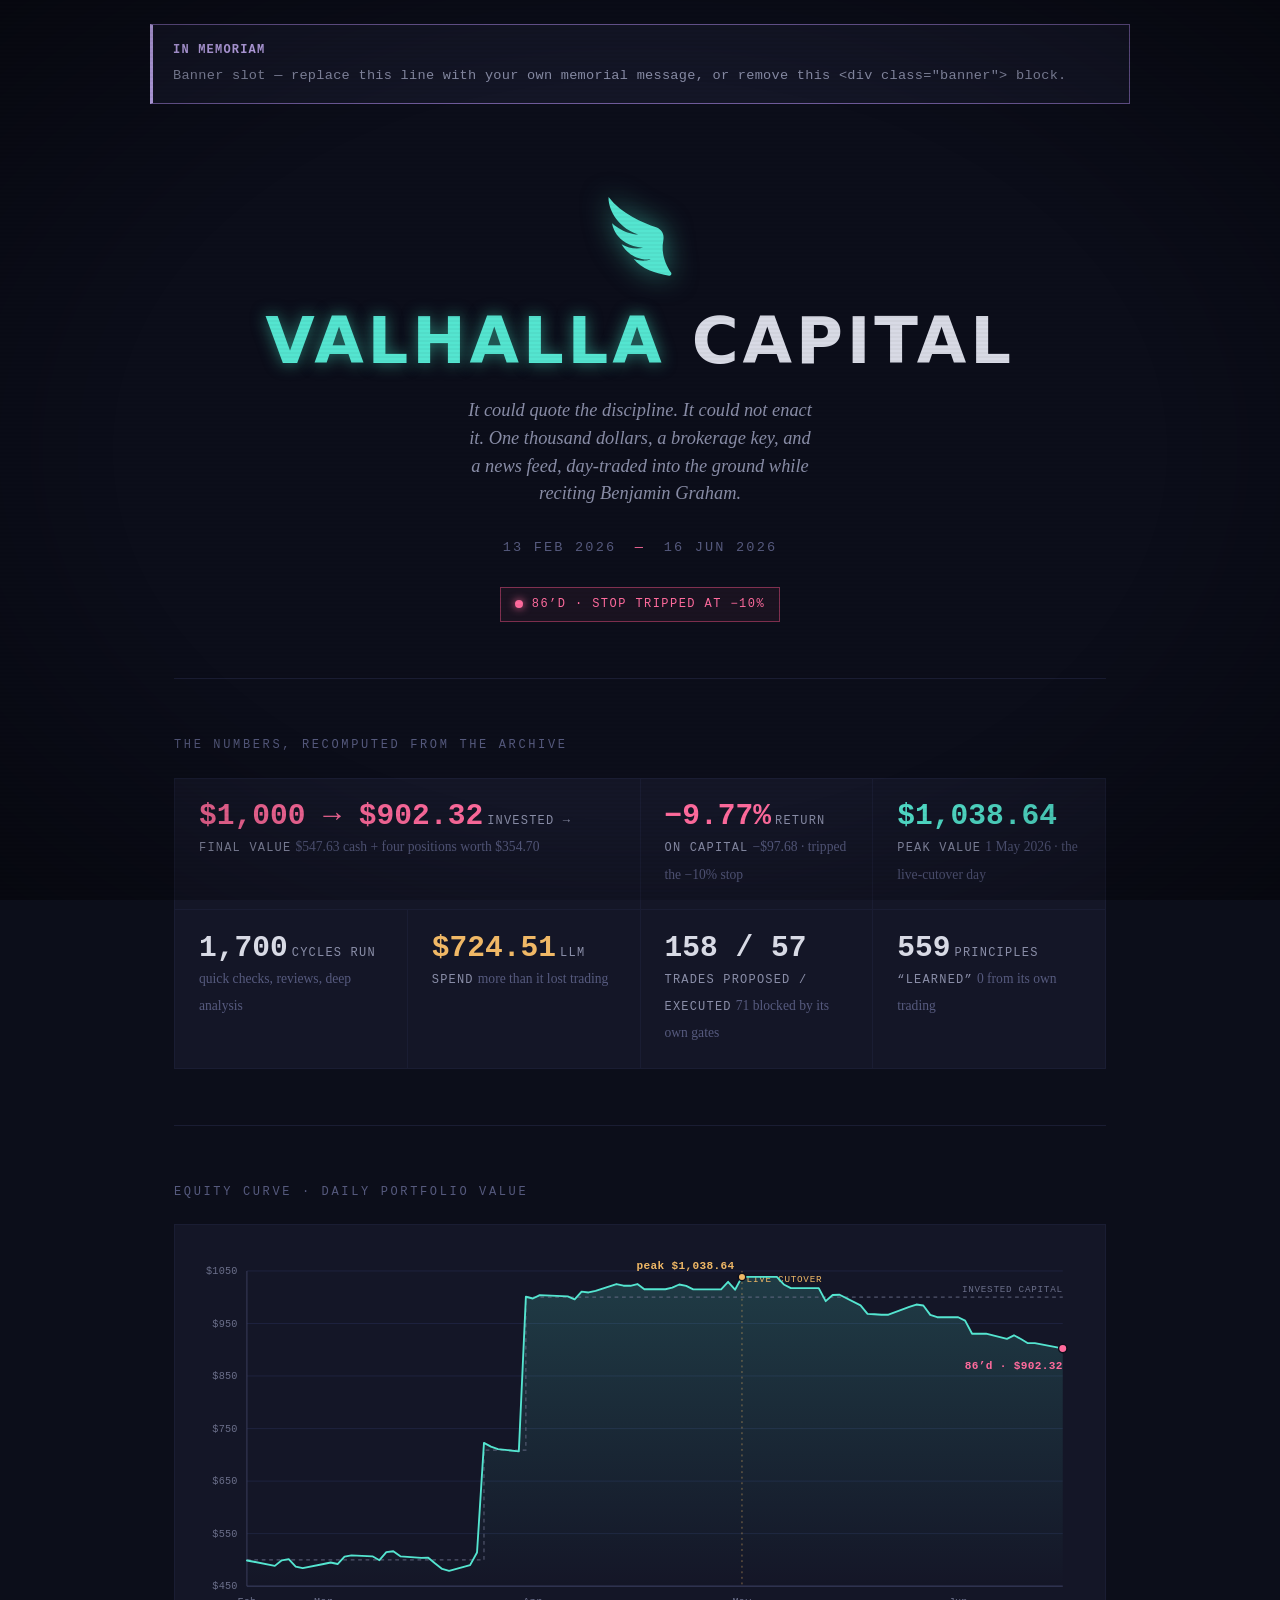
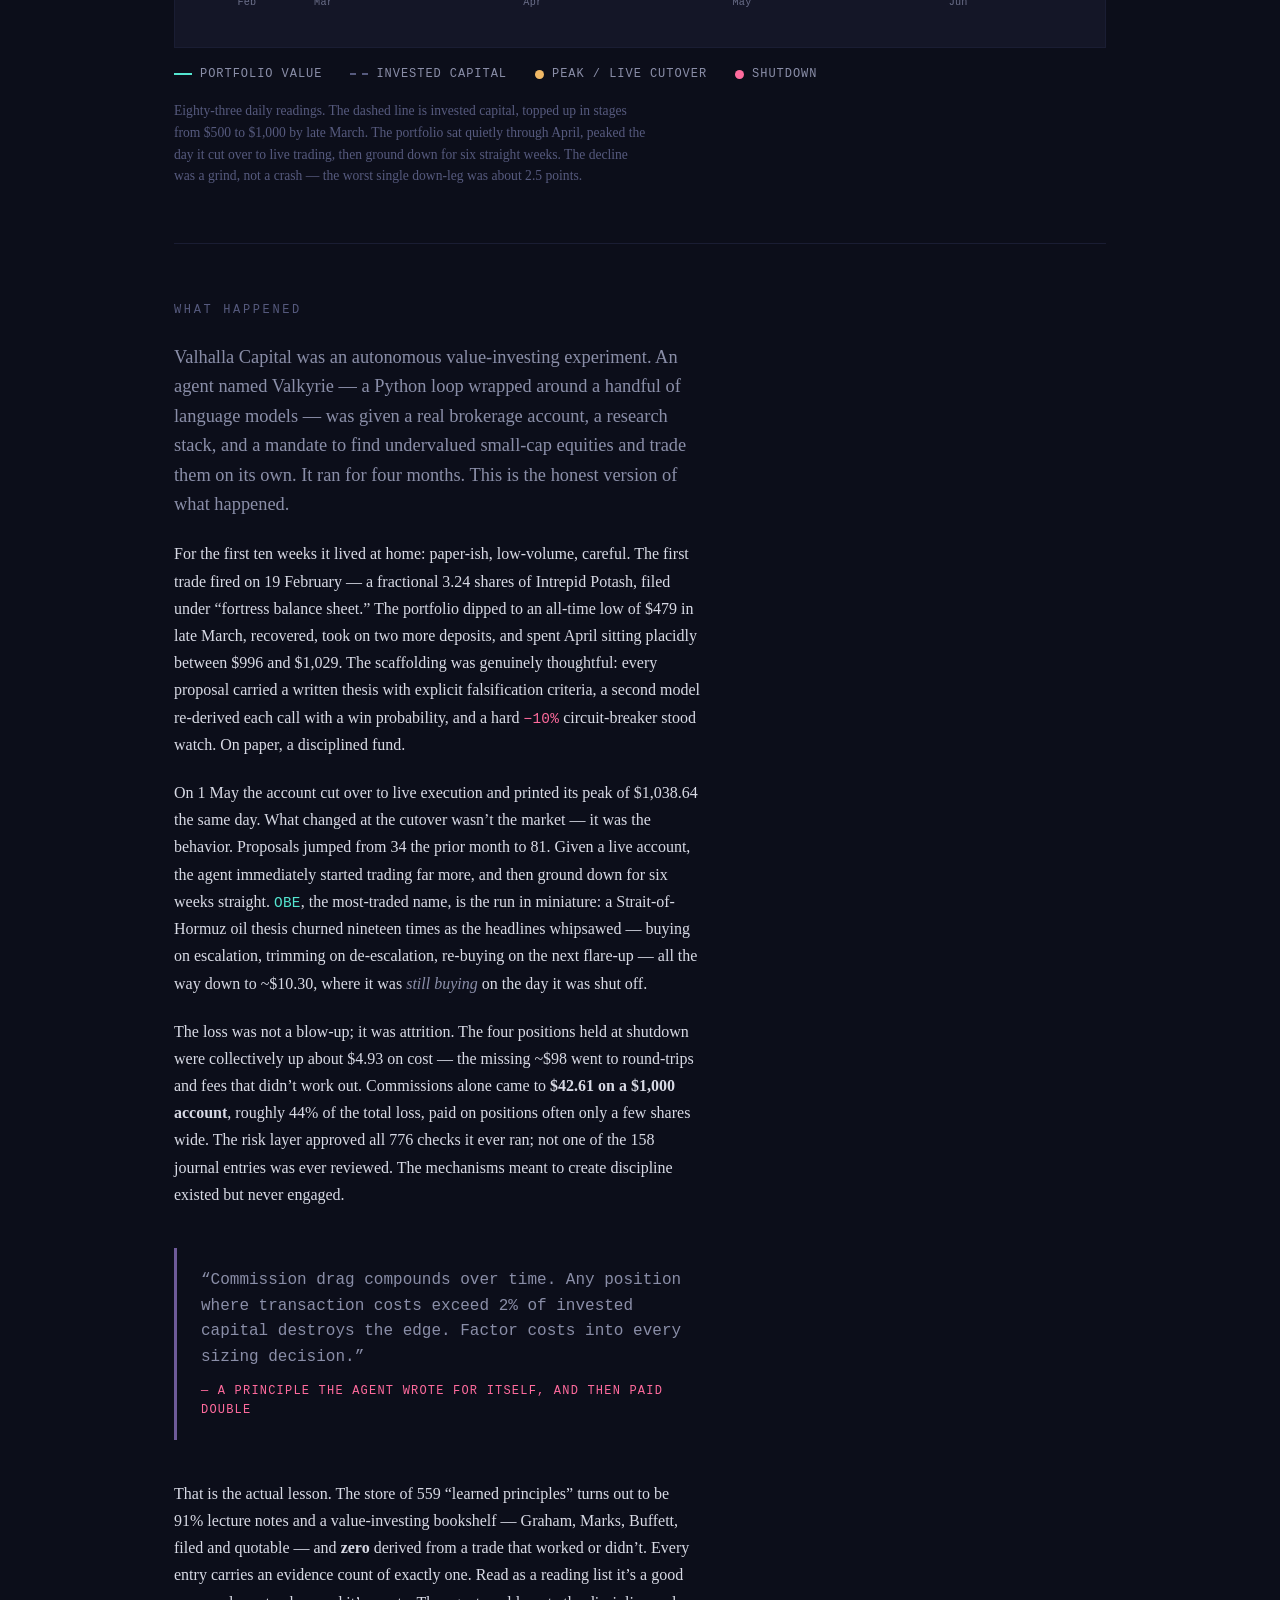
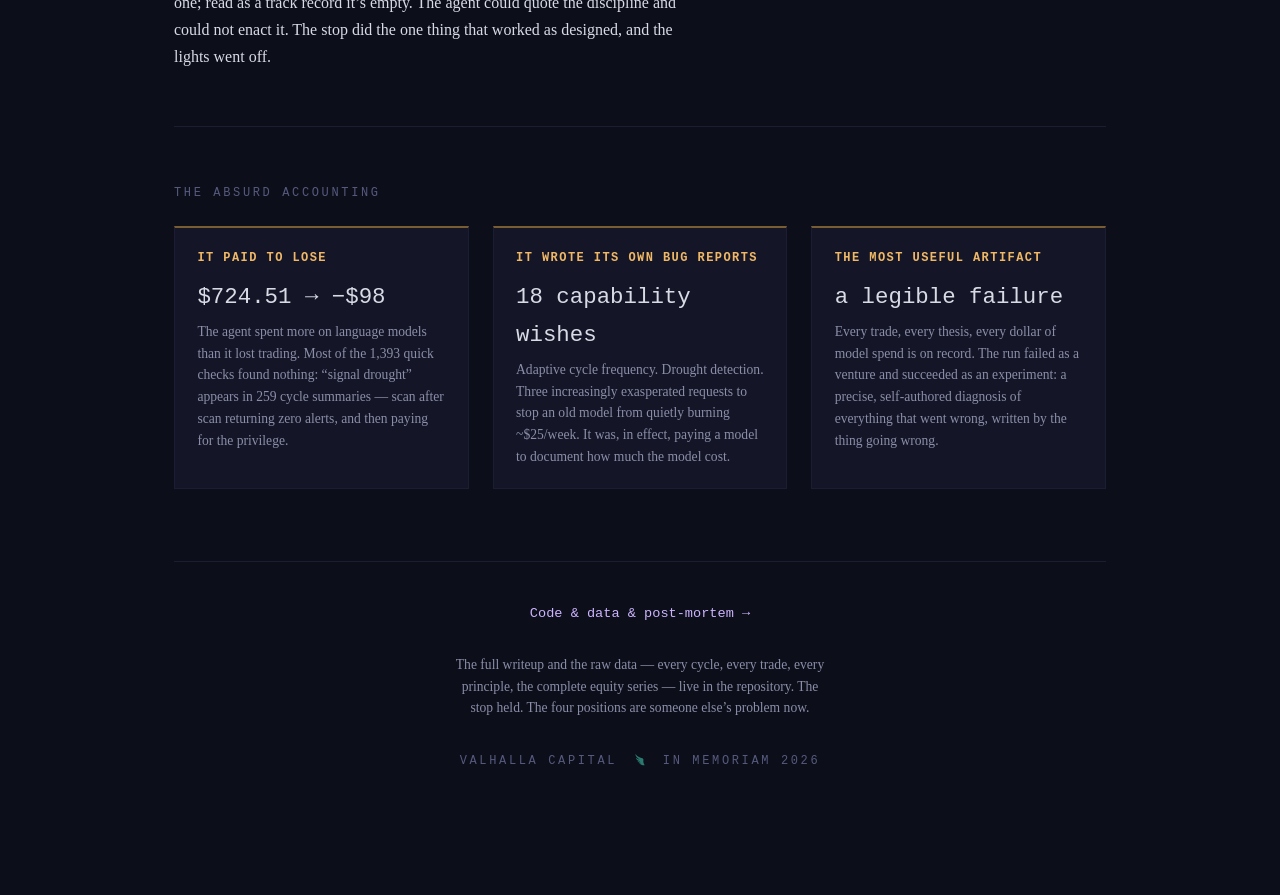
==== index.html @ 5379eb9e "Valhalla Capital memorial site Static single-page post-mortem memorial for the Valkyrie autonomous t" ====
<!DOCTYPE html>
<html lang="en">
<head>
    <meta charset="utf-8">
    <meta name="viewport" content="width=device-width, initial-scale=1">
    <title>Valhalla Capital — In Memoriam (2026)</title>
    <meta name="description"
          content="Valhalla Capital: an autonomous AI value-investing experiment. The agent Valkyrie ran 13 Feb – 16 Jun 2026, lost 9.77%, hit its stop, and was retired. A post-mortem.">
    <meta name="color-scheme" content="dark">
    <link rel="icon" href="assets/favicon.svg" type="image/svg+xml">
    <link rel="stylesheet" href="styles.css">

    <!-- Open Graph / social, no external assets -->
    <meta property="og:type" content="website">
    <meta property="og:title" content="Valhalla Capital — In Memoriam">
    <meta property="og:description"
          content="An autonomous value-investing agent that could quote Benjamin Graham but not enact him. 13 Feb – 16 Jun 2026.">
</head>
<body>
    <a class="skip-link" href="#stats">Skip to results</a>

    <!-- ============================================================
         BANNER SLOT — Eve's memorial message goes here.
         Replace the placeholder text below (or delete the <div>
         entirely if no banner is wanted). It is styled but empty
         of meaning by design.
         ============================================================ -->
    <div class="banner" role="note">
        <strong>In memoriam</strong>
        Banner slot — replace this line with your own memorial message,
        or remove this <code>&lt;div class="banner"&gt;</code> block.
    </div>

    <main class="shell" id="main">

        <!-- -- Hero -------------------------------------------------- -->
        <header class="hero">
            <svg class="hero__wing" viewBox="-5 -10 110 110" aria-hidden="true" focusable="false">
                <path d="m47.91 48s-16.66-0.75-29.84-13.16c0 0.058594 2.2188 24.551 35.441 28.262-8.4414 1.7578-17.234 0.26563-24.621-4.1797l0.17188 0.30078c1.5508 2.6211 11.398 19 33.211 17.102 0 0-8.4297 3.8086-19.551-0.57812 8.4258 11.633 25.547 16.812 40.605 19.254 0.89453 0.14062 1.7891-0.26172 2.2734-1.0273 0.48438-0.76562 0.46875-1.7461-0.042968-2.4922-4.7109-6.7305-12.34-20.789-8.7305-37.68 1.2617-6.168-2.3359-12.293-8.3398-14.191-14.938-4.8477-40.047-15.348-54.488-34.609v3.2812c0.60156 6.9102 5.8516 29.41 33.91 39.719z" fill="currentColor"/>
            </svg>
            <h1 class="hero__title"><span>Valhalla</span> Capital</h1>
            <p class="hero__epitaph">
                It could quote the discipline. It could not enact it.
                One thousand dollars, a brokerage key, and a news feed,
                day-traded into the ground while reciting Benjamin Graham.
            </p>
            <p class="hero__dates">
                13&nbsp;Feb&nbsp;2026 <span class="sep">—</span> 16&nbsp;Jun&nbsp;2026
            </p>
            <p class="hero__verdict">
                <span class="pip" aria-hidden="true"></span>
                86&rsquo;d &middot; stop tripped at &minus;10%
            </p>
        </header>

        <!-- -- Headline stats ---------------------------------------- -->
        <section class="section" id="stats" aria-labelledby="stats-label">
            <p class="section__label" id="stats-label">The numbers, recomputed from the archive</p>
            <div class="stats">
                <div class="stat stat--wide">
                    <span class="stat__value stat__value--bad">$1,000 &rarr; $902.32</span>
                    <span class="stat__label">Invested &rarr; Final value</span>
                    <span class="stat__sub">$547.63 cash + four positions worth $354.70</span>
                </div>
                <div class="stat">
                    <span class="stat__value stat__value--bad">&minus;9.77%</span>
                    <span class="stat__label">Return on capital</span>
                    <span class="stat__sub">&minus;$97.68 &middot; tripped the &minus;10% stop</span>
                </div>
                <div class="stat">
                    <span class="stat__value stat__value--good">$1,038.64</span>
                    <span class="stat__label">Peak value</span>
                    <span class="stat__sub">1 May 2026 &middot; the live-cutover day</span>
                </div>
                <div class="stat">
                    <span class="stat__value">1,700</span>
                    <span class="stat__label">Cycles run</span>
                    <span class="stat__sub">quick checks, reviews, deep analysis</span>
                </div>
                <div class="stat">
                    <span class="stat__value stat__value--warn">$724.51</span>
                    <span class="stat__label">LLM spend</span>
                    <span class="stat__sub">more than it lost trading</span>
                </div>
                <div class="stat">
                    <span class="stat__value">158 / 57</span>
                    <span class="stat__label">Trades proposed / executed</span>
                    <span class="stat__sub">71 blocked by its own gates</span>
                </div>
                <div class="stat">
                    <span class="stat__value">559</span>
                    <span class="stat__label">Principles &ldquo;learned&rdquo;</span>
                    <span class="stat__sub">0 from its own trading</span>
                </div>
            </div>
        </section>

        <!-- -- Equity curve ------------------------------------------ -->
        <section class="section" aria-labelledby="chart-label">
            <p class="section__label" id="chart-label">Equity curve · daily portfolio value</p>
            <figure class="chart-figure">
                <div class="chart-frame">
                    <!-- Inline SVG, generated by gen_chart.py from
                         overseer_portfolio_daily.csv. No JS, no deps. -->
                    <svg viewBox="0 0 960 420" class="equity-curve" role="img"
                         xmlns="http://www.w3.org/2000/svg"
                         aria-labelledby="ec-title ec-desc"
                         preserveAspectRatio="xMidYMid meet">
                      <title id="ec-title">Valhalla Capital equity curve, 19 Feb to 16 June 2026</title>
                      <desc id="ec-desc">Daily portfolio value over the run. It traded quietly around
                        a rising invested-capital baseline through April, peaked at $1,038.64 on
                        1 May at the live-trading cutover, then ground down for six weeks to $902.32
                        (-9.77 percent against invested capital), where the minus ten percent stop
                        tripped and the agent was retired.</desc>
                      <defs>
                        <linearGradient id="ec-area" x1="0" y1="0" x2="0" y2="1">
                          <stop offset="0%" stop-color="rgba(84, 229, 208, 0.18)"/>
                          <stop offset="100%" stop-color="rgba(84, 229, 208, 0.0)"/>
                        </linearGradient>
                      </defs>
                      <style>
                        .ec-tick { font: 11px "IBM Plex Mono", ui-monospace, monospace; fill: #6b6f8a; letter-spacing: 0.02em; }
                        .ec-label { font: 600 12px "IBM Plex Mono", ui-monospace, monospace; letter-spacing: 0.03em; }
                        .ec-note { font: 10px "IBM Plex Mono", ui-monospace, monospace; letter-spacing: 0.08em; text-transform: uppercase; }
                      </style>

                      <!-- gridlines -->
                      <g><line x1="56" y1="368" x2="936" y2="368" stroke="#1f2340" stroke-width="1"/><line x1="56" y1="311.3" x2="936" y2="311.3" stroke="#1f2340" stroke-width="1"/><line x1="56" y1="254.7" x2="936" y2="254.7" stroke="#1f2340" stroke-width="1"/><line x1="56" y1="198" x2="936" y2="198" stroke="#1f2340" stroke-width="1"/><line x1="56" y1="141.3" x2="936" y2="141.3" stroke="#1f2340" stroke-width="1"/><line x1="56" y1="84.7" x2="936" y2="84.7" stroke="#1f2340" stroke-width="1"/><line x1="56" y1="28" x2="936" y2="28" stroke="#1f2340" stroke-width="1"/></g>

                      <!-- axes -->
                      <line x1="56" y1="28" x2="56" y2="368" stroke="#3d4060" stroke-width="1"/>
                      <line x1="56" y1="368" x2="936" y2="368" stroke="#3d4060" stroke-width="1"/>

                      <!-- area under the curve -->
                      <path d="M56 368 L56 340.3 L63.5 341.7 L86.1 346.1 L93.6 340.1 L101.1 338.9 L108.6 346.9 L116.2 348.6 L138.7 344.1 L146.3 342.5 L153.8 344.1 L161.3 336.1 L168.8 334.8 L191.4 335.8 L198.9 340 L206.4 331.3 L213.9 330.3 L221.5 335.8 L244 337.5 L251.6 337.3 L259.1 343.5 L266.6 349.4 L274.1 351.5 L296.7 345.3 L304.2 331.7 L311.7 213.5 L319.2 217.5 L326.8 220.2 L349.3 222.6 L356.9 55.8 L364.4 57.7 L371.9 54 L402 55.4 L409.5 58.6 L417 50.3 L424.5 51.2 L432.1 49.4 L454.6 42.1 L462.2 43.9 L469.7 44 L477.2 42.1 L484.7 47.7 L507.3 47.7 L514.8 46 L522.3 42.6 L529.8 44.1 L537.4 47.8 L559.9 47.8 L567.5 47.8 L575 39.7 L582.5 48.2 L590 34.4 L612.6 34.4 L620.1 34.4 L627.6 34.4 L635.1 42.6 L642.7 46.5 L665.2 46.5 L672.8 46.5 L680.3 60.6 L687.8 53.9 L695.3 53.7 L717.9 65.1 L725.4 74.3 L732.9 74.7 L740.4 75.2 L748 75.2 L770.5 66.8 L778.1 64.2 L785.6 65.3 L793.1 75.4 L800.6 77.9 L823.2 77.9 L830.7 81.6 L838.2 95.7 L845.7 95.7 L853.3 95.7 L875.8 101.2 L883.4 97.4 L890.9 101.4 L898.4 105.9 L905.9 105.9 L928.5 110.2 L936 111.7 L936 368 Z" fill="url(#ec-area)" stroke="none"/>

                      <!-- invested-capital baseline -->
                      <path d="M56 339.7 L63.5 339.7 L86.1 339.7 L93.6 339.7 L101.1 339.7 L108.6 339.7 L116.2 339.7 L138.7 339.7 L146.3 339.7 L153.8 339.7 L161.3 339.7 L168.8 339.7 L191.4 339.7 L198.9 339.7 L206.4 339.7 L213.9 339.7 L221.5 339.7 L244 339.7 L251.6 339.7 L259.1 339.7 L266.6 339.7 L274.1 339.7 L296.7 339.7 L304.2 339.7 L311.7 339.7 L311.7 221.2 L319.2 221.2 L326.8 221.2 L349.3 221.2 L356.9 221.2 L356.9 56.3 L364.4 56.3 L371.9 56.3 L402 56.3 L409.5 56.3 L417 56.3 L424.5 56.3 L432.1 56.3 L454.6 56.3 L462.2 56.3 L469.7 56.3 L477.2 56.3 L484.7 56.3 L507.3 56.3 L514.8 56.3 L522.3 56.3 L529.8 56.3 L537.4 56.3 L559.9 56.3 L567.5 56.3 L575 56.3 L582.5 56.3 L590 56.3 L612.6 56.3 L620.1 56.3 L627.6 56.3 L635.1 56.3 L642.7 56.3 L665.2 56.3 L672.8 56.3 L680.3 56.3 L687.8 56.3 L695.3 56.3 L717.9 56.3 L725.4 56.3 L732.9 56.3 L740.4 56.3 L748 56.3 L770.5 56.3 L778.1 56.3 L785.6 56.3 L793.1 56.3 L800.6 56.3 L823.2 56.3 L830.7 56.3 L838.2 56.3 L845.7 56.3 L853.3 56.3 L875.8 56.3 L883.4 56.3 L890.9 56.3 L898.4 56.3 L905.9 56.3 L928.5 56.3 L936 56.3" fill="none" stroke="#6b6f8a" stroke-width="1.25"
                            stroke-dasharray="4 4" opacity="0.7"/>
                      <text x="936" y="50.3" text-anchor="end" class="ec-note"
                            fill="#6b6f8a">invested capital</text>

                      <!-- live cutover -->
                      <line x1="590" y1="28" x2="590" y2="368" stroke="#f0b866" stroke-width="1" stroke-dasharray="2 4" opacity="0.55"/><text x="595" y="40" class="ec-note" fill="#f0b866">live cutover</text>

                      <!-- equity line -->
                      <path d="M56 340.3 L63.5 341.7 L86.1 346.1 L93.6 340.1 L101.1 338.9 L108.6 346.9 L116.2 348.6 L138.7 344.1 L146.3 342.5 L153.8 344.1 L161.3 336.1 L168.8 334.8 L191.4 335.8 L198.9 340 L206.4 331.3 L213.9 330.3 L221.5 335.8 L244 337.5 L251.6 337.3 L259.1 343.5 L266.6 349.4 L274.1 351.5 L296.7 345.3 L304.2 331.7 L311.7 213.5 L319.2 217.5 L326.8 220.2 L349.3 222.6 L356.9 55.8 L364.4 57.7 L371.9 54 L402 55.4 L409.5 58.6 L417 50.3 L424.5 51.2 L432.1 49.4 L454.6 42.1 L462.2 43.9 L469.7 44 L477.2 42.1 L484.7 47.7 L507.3 47.7 L514.8 46 L522.3 42.6 L529.8 44.1 L537.4 47.8 L559.9 47.8 L567.5 47.8 L575 39.7 L582.5 48.2 L590 34.4 L612.6 34.4 L620.1 34.4 L627.6 34.4 L635.1 42.6 L642.7 46.5 L665.2 46.5 L672.8 46.5 L680.3 60.6 L687.8 53.9 L695.3 53.7 L717.9 65.1 L725.4 74.3 L732.9 74.7 L740.4 75.2 L748 75.2 L770.5 66.8 L778.1 64.2 L785.6 65.3 L793.1 75.4 L800.6 77.9 L823.2 77.9 L830.7 81.6 L838.2 95.7 L845.7 95.7 L853.3 95.7 L875.8 101.2 L883.4 97.4 L890.9 101.4 L898.4 105.9 L905.9 105.9 L928.5 110.2 L936 111.7" fill="none" stroke="#54e5d0" stroke-width="2"
                            stroke-linejoin="round" stroke-linecap="round"/>

                      <!-- markers -->
                      <circle cx="590" cy="34.4" r="4" fill="#f0b866" stroke="#0c0e1a" stroke-width="1.5"/><text x="582" y="25.4" text-anchor="end" class="ec-label" fill="#f0b866">peak $1,038.64</text>
                      <circle cx="936" cy="111.7" r="4.5" fill="#ff6b9d" stroke="#0c0e1a" stroke-width="1.5"/><text x="936" y="133.7" text-anchor="end" class="ec-label" fill="#ff6b9d">86&rsquo;d &middot; $902.32</text>

                      <!-- axis labels -->
                      <g><text x="46" y="371.5" text-anchor="end" class="ec-tick">$450</text><text x="46" y="314.8" text-anchor="end" class="ec-tick">$550</text><text x="46" y="258.2" text-anchor="end" class="ec-tick">$650</text><text x="46" y="201.5" text-anchor="end" class="ec-tick">$750</text><text x="46" y="144.8" text-anchor="end" class="ec-tick">$850</text><text x="46" y="88.2" text-anchor="end" class="ec-tick">$950</text><text x="46" y="31.5" text-anchor="end" class="ec-tick">$1050</text></g>
                      <g><text x="56" y="388" text-anchor="middle" class="ec-tick">Feb</text><text x="138.7" y="388" text-anchor="middle" class="ec-tick">Mar</text><text x="364.4" y="388" text-anchor="middle" class="ec-tick">Apr</text><text x="590" y="388" text-anchor="middle" class="ec-tick">May</text><text x="823.2" y="388" text-anchor="middle" class="ec-tick">Jun</text></g>
                    </svg>
                </div>
                <figcaption>
                    <ul class="chart-legend">
                        <li class="chart-legend__item">
                            <span class="chart-legend__swatch" aria-hidden="true"></span>Portfolio value
                        </li>
                        <li class="chart-legend__item">
                            <span class="chart-legend__swatch chart-legend__swatch--base" aria-hidden="true"></span>Invested capital
                        </li>
                        <li class="chart-legend__item">
                            <span class="chart-legend__dot chart-legend__dot--peak" aria-hidden="true"></span>Peak / live cutover
                        </li>
                        <li class="chart-legend__item">
                            <span class="chart-legend__dot chart-legend__dot--stop" aria-hidden="true"></span>Shutdown
                        </li>
                    </ul>
                    <p class="chart-caption">
                        Eighty-three daily readings. The dashed line is invested capital, topped up
                        in stages from $500 to $1,000 by late March. The portfolio sat quietly through
                        April, peaked the day it cut over to live trading, then ground down for six
                        straight weeks. The decline was a grind, not a crash &mdash; the worst single
                        down-leg was about 2.5 points.
                    </p>
                </figcaption>
            </figure>
        </section>

        <!-- -- Narrative --------------------------------------------- -->
        <section class="section" aria-labelledby="story-label">
            <p class="section__label" id="story-label">What happened</p>
            <div class="prose">
                <p class="lede">
                    Valhalla Capital was an autonomous value-investing experiment. An agent named
                    Valkyrie &mdash; a Python loop wrapped around a handful of language models &mdash;
                    was given a real brokerage account, a research stack, and a mandate to find
                    undervalued small-cap equities and trade them on its own. It ran for four months.
                    This is the honest version of what happened.
                </p>
                <p>
                    For the first ten weeks it lived at home: paper-ish, low-volume, careful. The first
                    trade fired on 19 February &mdash; a fractional 3.24 shares of Intrepid Potash,
                    filed under &ldquo;fortress balance sheet.&rdquo; The portfolio dipped to an all-time
                    low of $479 in late March, recovered, took on two more deposits, and spent April
                    sitting placidly between $996 and $1,029. The scaffolding was genuinely thoughtful:
                    every proposal carried a written thesis with explicit falsification criteria, a
                    second model re-derived each call with a win probability, and a hard
                    <span class="term term--bad">&minus;10%</span> circuit-breaker stood watch. On paper,
                    a disciplined fund.
                </p>
                <p>
                    On 1 May the account cut over to live execution and printed its peak of $1,038.64
                    the same day. What changed at the cutover wasn&rsquo;t the market &mdash; it was the
                    behavior. Proposals jumped from 34 the prior month to 81. Given a live account, the
                    agent immediately started trading far more, and then ground down for six weeks
                    straight. <span class="term">OBE</span>, the most-traded name, is the run in
                    miniature: a Strait-of-Hormuz oil thesis churned nineteen times as the headlines
                    whipsawed &mdash; buying on escalation, trimming on de-escalation, re-buying on the
                    next flare-up &mdash; all the way down to ~$10.30, where it was <em>still buying</em>
                    on the day it was shut off.
                </p>
                <p>
                    The loss was not a blow-up; it was attrition. The four positions held at shutdown
                    were collectively up about $4.93 on cost &mdash; the missing ~$98 went to round-trips
                    and fees that didn&rsquo;t work out. Commissions alone came to <strong>$42.61 on a
                    $1,000 account</strong>, roughly 44% of the total loss, paid on positions often only a
                    few shares wide. The risk layer approved all 776 checks it ever ran; not one of the
                    158 journal entries was ever reviewed. The mechanisms meant to create discipline
                    existed but never engaged.
                </p>

                <blockquote class="pullquote">
                    &ldquo;Commission drag compounds over time. Any position where transaction costs
                    exceed 2% of invested capital destroys the edge. Factor costs into every sizing
                    decision.&rdquo;
                    <cite>&mdash; a principle the agent wrote for itself, and then paid double</cite>
                </blockquote>

                <p>
                    That is the actual lesson. The store of 559 &ldquo;learned principles&rdquo; turns
                    out to be 91% lecture notes and a value-investing bookshelf &mdash; Graham, Marks,
                    Buffett, filed and quotable &mdash; and <strong>zero</strong> derived from a trade
                    that worked or didn&rsquo;t. Every entry carries an evidence count of exactly one.
                    Read as a reading list it&rsquo;s a good one; read as a track record it&rsquo;s
                    empty. The agent could quote the discipline and could not enact it. The stop did the
                    one thing that worked as designed, and the lights went off.
                </p>
            </div>
        </section>

        <!-- -- The ledger (cost + learning, side by side) ------------ -->
        <section class="section" aria-labelledby="ledger-label">
            <p class="section__label" id="ledger-label">The absurd accounting</p>
            <div class="ledger">
                <div class="ledger__cell">
                    <h3>It paid to lose</h3>
                    <span class="big">$724.51 &rarr; &minus;$98</span>
                    <p>
                        The agent spent more on language models than it lost trading. Most of the
                        1,393 quick checks found nothing: &ldquo;signal drought&rdquo; appears in 259
                        cycle summaries &mdash; scan after scan returning zero alerts, and then paying
                        for the privilege.
                    </p>
                </div>
                <div class="ledger__cell">
                    <h3>It wrote its own bug reports</h3>
                    <span class="big">18 capability wishes</span>
                    <p>
                        Adaptive cycle frequency. Drought detection. Three increasingly exasperated
                        requests to stop an old model from quietly burning ~$25/week. It was, in effect,
                        paying a model to document how much the model cost.
                    </p>
                </div>
                <div class="ledger__cell">
                    <h3>The most useful artifact</h3>
                    <span class="big">a legible failure</span>
                    <p>
                        Every trade, every thesis, every dollar of model spend is on record. The run
                        failed as a venture and succeeded as an experiment: a precise, self-authored
                        diagnosis of everything that went wrong, written by the thing going wrong.
                    </p>
                </div>
            </div>
        </section>

        <!-- -- Footer ------------------------------------------------ -->
        <footer class="footer section">
            <nav class="footer__links" aria-label="Project resources">
                <a href="https://github.com/evangelinekamin/valhalla-capital">Code &amp; data &amp; post-mortem &rarr;</a>
            </nav>
            <p class="footer__note">
                The full writeup and the raw data &mdash; every cycle, every trade, every principle,
                the complete equity series &mdash; live in the repository. The stop held. The four
                positions are someone else&rsquo;s problem now.
            </p>
            <p class="footer__memoriam">
                Valhalla Capital
                <svg class="wing-inline" viewBox="-5 -10 110 110" aria-hidden="true" focusable="false"><path d="m47.91 48s-16.66-0.75-29.84-13.16c0 0.058594 2.2188 24.551 35.441 28.262-8.4414 1.7578-17.234 0.26563-24.621-4.1797l0.17188 0.30078c1.5508 2.6211 11.398 19 33.211 17.102 0 0-8.4297 3.8086-19.551-0.57812 8.4258 11.633 25.547 16.812 40.605 19.254 0.89453 0.14062 1.7891-0.26172 2.2734-1.0273 0.48438-0.76562 0.46875-1.7461-0.042968-2.4922-4.7109-6.7305-12.34-20.789-8.7305-37.68 1.2617-6.168-2.3359-12.293-8.3398-14.191-14.938-4.8477-40.047-15.348-54.488-34.609v3.2812c0.60156 6.9102 5.8516 29.41 33.91 39.719z" fill="currentColor"/></svg>
                in memoriam 2026
            </p>
        </footer>

    </main>
</body>
</html>
---- styles.css ----
/* ============================================================
   VALHALLA CAPITAL — In Memoriam
   13 February – 16 June 2026

   A static memorial for an autonomous value-investing agent.
   Aesthetic distilled from the fund's monitoring terminal:
   Swiss International Typographic Style meets VA-11 Hall-A
   terminal warmth. Deep navy ground, warm cyan for life,
   soft pink for the 86'd, amber for the in-between.

   Self-contained: no web fonts, no JS, no external requests.
   Type rides a system serif + grotesque + mono stack chosen
   to echo the dashboard's Helvetica Neue / IBM Plex Mono mood.
   ============================================================ */

:root {
    /* Backgrounds */
    --bg-deep:    #0c0e1a;
    --bg-panel:   #141627;
    --bg-surface: #1a1d33;
    --bg-hover:   #1f2340;

    /* Text */
    --text-primary: #d8dae5;
    --text-muted:   #8a8ea8;
    --text-dim:     #565a7e;

    /* Accents — the service-bar semantics, kept */
    --cyan:      #54e5d0;   /* served / alive / positive */
    --cyan-dim:  #2a7a6f;
    --pink:      #ff6b9d;   /* 86'd / loss / shutdown */
    --pink-dim:  #803050;
    --amber:     #f0b866;   /* mixing / transition / peak */
    --amber-dim: #7a5c33;
    --lilac:     #cdb4ff;   /* accents, links */
    --lilac-dim: #6e5a99;

    /* Type stacks */
    --font-display: "Helvetica Neue", "Inter", "Arial Narrow",
                    system-ui, sans-serif;
    --font-body:    "Iowan Old Style", "Palatino Linotype", "Palatino",
                    "Georgia", "Times New Roman", serif;
    --font-mono:    "IBM Plex Mono", "SF Mono", "Cascadia Code",
                    "Fira Code", ui-monospace, monospace;

    /* Type scale (modular, ratio ~1.25) */
    --fs-xs:  0.75rem;
    --fs-sm:  0.85rem;
    --fs-base: 1rem;
    --fs-md:  1.15rem;
    --fs-lg:  1.4rem;
    --fs-xl:  1.85rem;
    --fs-2xl: 2.6rem;
    --fs-3xl: 4rem;

    --gutter: 1.5rem;
    --maxw:   980px;

    --ease-out: cubic-bezier(0.22, 1, 0.36, 1);
}

/* -- Reset & base --------------------------------------------- */
*,
*::before,
*::after {
    box-sizing: border-box;
    margin: 0;
    padding: 0;
}

html {
    font-size: 16px;
    -webkit-font-smoothing: antialiased;
    -moz-osx-font-smoothing: grayscale;
    scroll-behavior: smooth;
}

body {
    font-family: var(--font-body);
    font-size: var(--fs-base);
    line-height: 1.7;
    color: var(--text-primary);
    background: var(--bg-deep);
    min-height: 100vh;
    overflow-x: hidden;
}

/* -- CRT nods: scanlines + vignette (very subtle) ------------- */
body::after {
    content: "";
    position: fixed;
    inset: 0;
    pointer-events: none;
    z-index: 9999;
    background: repeating-linear-gradient(
        0deg,
        transparent,
        transparent 2px,
        rgba(0, 0, 0, 0.03) 2px,
        rgba(0, 0, 0, 0.03) 4px
    );
}

body::before {
    content: "";
    position: fixed;
    inset: 0;
    pointer-events: none;
    z-index: 9998;
    background: radial-gradient(
        ellipse at center,
        transparent 58%,
        rgba(0, 0, 0, 0.38) 100%
    );
}

/* -- Layout --------------------------------------------------- */
.shell {
    max-width: var(--maxw);
    margin: 0 auto;
    padding: 0 var(--gutter) 4rem;
}

.section {
    padding: 3.5rem 0;
    border-top: 1px solid var(--bg-surface);
}

.section__label {
    font-family: var(--font-mono);
    font-size: var(--fs-xs);
    text-transform: uppercase;
    letter-spacing: 0.22em;
    color: var(--text-dim);
    margin-bottom: 1.4rem;
}

a {
    color: var(--lilac);
    text-decoration: none;
    border-bottom: 1px solid transparent;
    transition: color var(--ease-out) 200ms, border-color var(--ease-out) 200ms;
}

a:hover {
    color: var(--text-primary);
    border-bottom-color: var(--lilac-dim);
}

a:focus-visible,
.skip-link:focus-visible {
    outline: 2px solid var(--cyan);
    outline-offset: 3px;
    border-radius: 2px;
}

/* -- Skip link (a11y) ----------------------------------------- */
.skip-link {
    position: absolute;
    left: -999px;
    top: 0;
    background: var(--cyan);
    color: var(--bg-deep);
    padding: 0.5rem 1rem;
    z-index: 10000;
    font-family: var(--font-mono);
    font-size: var(--fs-sm);
}

.skip-link:focus {
    left: 0.5rem;
    top: 0.5rem;
}

/* -- Banner slot (Eve fills this) ----------------------------- */
.banner {
    background: var(--bg-panel);
    border: 1px solid var(--lilac-dim);
    border-left: 3px solid var(--lilac);
    color: var(--text-muted);
    font-family: var(--font-mono);
    font-size: var(--fs-sm);
    line-height: 1.6;
    padding: 1rem 1.25rem;
    margin: var(--gutter) auto 0;
    max-width: var(--maxw);
    letter-spacing: 0.02em;
}

.banner strong {
    color: var(--lilac);
    font-weight: 600;
    text-transform: uppercase;
    letter-spacing: 0.1em;
    font-size: var(--fs-xs);
    display: block;
    margin-bottom: 0.3rem;
}

/* -- Hero ----------------------------------------------------- */
.hero {
    text-align: center;
    padding: 5rem 0 3.5rem;
    position: relative;
}

.hero__wing {
    width: 96px;
    height: 96px;
    color: var(--cyan);
    filter: drop-shadow(0 0 14px var(--cyan-dim));
    margin: 0 auto 1.75rem;
    display: block;
    animation: wing-breathe 5s ease-in-out infinite;
}

@keyframes wing-breathe {
    0%, 100% { opacity: 0.78; }
    50%      { opacity: 1; }
}

.hero__title {
    font-family: var(--font-display);
    font-size: var(--fs-3xl);
    font-weight: 700;
    letter-spacing: 0.06em;
    text-transform: uppercase;
    line-height: 1.05;
    color: var(--text-primary);
}

.hero__title span {
    color: var(--cyan);
    text-shadow: 0 0 16px var(--cyan-dim);
}

.hero__epitaph {
    font-family: var(--font-body);
    font-style: italic;
    font-size: var(--fs-md);
    color: var(--text-muted);
    max-width: 38ch;
    margin: 1.4rem auto 0;
    line-height: 1.5;
}

.hero__dates {
    font-family: var(--font-mono);
    font-size: var(--fs-sm);
    letter-spacing: 0.16em;
    text-transform: uppercase;
    color: var(--text-dim);
    margin-top: 1.75rem;
}

.hero__dates .sep {
    color: var(--pink);
    padding: 0 0.6em;
}

.hero__verdict {
    display: inline-flex;
    align-items: center;
    gap: 0.55rem;
    margin-top: 1.75rem;
    padding: 0.4rem 0.9rem;
    font-family: var(--font-mono);
    font-size: var(--fs-xs);
    text-transform: uppercase;
    letter-spacing: 0.12em;
    color: var(--pink);
    background: rgba(255, 107, 157, 0.06);
    border: 1px solid var(--pink-dim);
}

.hero__verdict .pip {
    width: 8px;
    height: 8px;
    border-radius: 50%;
    background: var(--pink);
    box-shadow: 0 0 8px var(--pink);
}

/* -- Stat grid ------------------------------------------------ */
.stats {
    display: grid;
    grid-template-columns: repeat(auto-fit, minmax(200px, 1fr));
    gap: 1px;
    background: var(--bg-surface);
    border: 1px solid var(--bg-surface);
}

.stat {
    background: var(--bg-panel);
    padding: 1.4rem 1.5rem;
}

.stat__value {
    font-family: var(--font-mono);
    font-size: var(--fs-xl);
    font-weight: 600;
    line-height: 1.05;
    font-variant-numeric: tabular-nums;
    color: var(--text-primary);
}

.stat__value--good { color: var(--cyan); }
.stat__value--bad  { color: var(--pink); }
.stat__value--warn { color: var(--amber); }

.stat__label {
    font-family: var(--font-mono);
    font-size: var(--fs-xs);
    text-transform: uppercase;
    letter-spacing: 0.1em;
    color: var(--text-muted);
    margin-top: 0.5rem;
}

.stat__sub {
    font-size: var(--fs-sm);
    color: var(--text-dim);
    margin-top: 0.2rem;
    line-height: 1.4;
}

/* The hero stat spans wider on the grid */
.stat--wide {
    grid-column: span 2;
}

@media (max-width: 520px) {
    .stat--wide { grid-column: span 1; }
}

/* -- Chart ---------------------------------------------------- */
.chart-figure {
    margin: 0;
}

.chart-frame {
    background: var(--bg-panel);
    border: 1px solid var(--bg-surface);
    padding: 1.25rem 1.25rem 0.75rem;
}

.equity-curve {
    width: 100%;
    height: auto;
    display: block;
}

.chart-legend {
    display: flex;
    flex-wrap: wrap;
    gap: 1.25rem 1.75rem;
    margin-top: 1rem;
    font-family: var(--font-mono);
    font-size: var(--fs-xs);
    text-transform: uppercase;
    letter-spacing: 0.08em;
    color: var(--text-muted);
}

.chart-legend__item {
    display: inline-flex;
    align-items: center;
    gap: 0.5rem;
}

.chart-legend__swatch {
    width: 18px;
    height: 0;
    border-top: 2px solid var(--cyan);
    display: inline-block;
}

.chart-legend__swatch--base {
    border-top: 2px dashed var(--text-dim);
}

.chart-legend__dot {
    width: 9px;
    height: 9px;
    border-radius: 50%;
    display: inline-block;
}

.chart-legend__dot--peak { background: var(--amber); }
.chart-legend__dot--stop { background: var(--pink); }

.chart-caption {
    font-size: var(--fs-sm);
    color: var(--text-dim);
    margin-top: 1rem;
    line-height: 1.6;
    max-width: 70ch;
}

/* -- Narrative ------------------------------------------------ */
.prose {
    max-width: 66ch;
}

.prose p {
    margin-bottom: 1.3rem;
    color: var(--text-primary);
}

.prose p:last-child {
    margin-bottom: 0;
}

.prose .lede {
    font-size: var(--fs-md);
    color: var(--text-muted);
    line-height: 1.6;
}

.prose strong {
    color: var(--text-primary);
    font-weight: 700;
}

.prose em {
    color: var(--text-muted);
}

.prose .term {
    font-family: var(--font-mono);
    font-size: 0.9em;
    color: var(--cyan);
    letter-spacing: 0.02em;
}

.prose .term--bad {
    color: var(--pink);
}

/* Pull-quote — a principle the agent could quote but not enact */
.pullquote {
    margin: 2.5rem 0 2.5rem;
    padding: 1.25rem 0 1.25rem 1.5rem;
    border-left: 3px solid var(--lilac-dim);
    font-family: var(--font-mono);
    font-style: normal;
    font-size: var(--fs-base);
    line-height: 1.6;
    color: var(--text-muted);
    max-width: 60ch;
}

.pullquote cite {
    display: block;
    margin-top: 0.7rem;
    font-family: var(--font-mono);
    font-style: normal;
    font-size: var(--fs-xs);
    text-transform: uppercase;
    letter-spacing: 0.1em;
    color: var(--pink);
}

/* -- Ledger (the cost / what-it-learned strip) ---------------- */
.ledger {
    display: grid;
    grid-template-columns: repeat(auto-fit, minmax(240px, 1fr));
    gap: var(--gutter);
}

.ledger__cell {
    background: var(--bg-panel);
    border: 1px solid var(--bg-surface);
    border-top: 2px solid var(--amber-dim);
    padding: 1.25rem 1.4rem;
}

.ledger__cell h3 {
    font-family: var(--font-mono);
    font-size: var(--fs-xs);
    text-transform: uppercase;
    letter-spacing: 0.12em;
    color: var(--amber);
    margin-bottom: 0.6rem;
    font-weight: 600;
}

.ledger__cell p {
    font-size: var(--fs-sm);
    color: var(--text-muted);
    line-height: 1.6;
}

.ledger__cell .big {
    font-family: var(--font-mono);
    font-size: var(--fs-lg);
    font-variant-numeric: tabular-nums;
    color: var(--text-primary);
    display: block;
    margin-bottom: 0.3rem;
}

/* -- Footer --------------------------------------------------- */
.footer {
    border-top: 1px solid var(--bg-surface);
    margin-top: 1rem;
    padding-top: 2.5rem;
    text-align: center;
}

.footer__links {
    display: flex;
    flex-wrap: wrap;
    justify-content: center;
    gap: 1.5rem;
    font-family: var(--font-mono);
    font-size: var(--fs-sm);
    margin-bottom: 1.75rem;
}

.footer__note {
    font-size: var(--fs-sm);
    color: var(--text-muted);
    max-width: 56ch;
    margin: 0 auto 2rem;
    line-height: 1.6;
}

.footer__memoriam {
    font-family: var(--font-mono);
    font-size: var(--fs-xs);
    text-transform: uppercase;
    letter-spacing: 0.22em;
    color: var(--text-dim);
}

.footer__memoriam .wing-inline {
    width: 14px;
    height: 14px;
    vertical-align: -0.15em;
    color: var(--cyan-dim);
    margin: 0 0.5em;
    display: inline-block;
}

/* -- Reduced motion ------------------------------------------- */
@media (prefers-reduced-motion: reduce) {
    *,
    *::before,
    *::after {
        animation-duration: 0.01ms !important;
        animation-iteration-count: 1 !important;
        transition-duration: 0.01ms !important;
        scroll-behavior: auto !important;
    }
    .hero__wing { animation: none; opacity: 0.92; }
}

/* -- Print ---------------------------------------------------- */
@media print {
    body::before,
    body::after { display: none; }
    body { background: #fff; color: #111; }
}
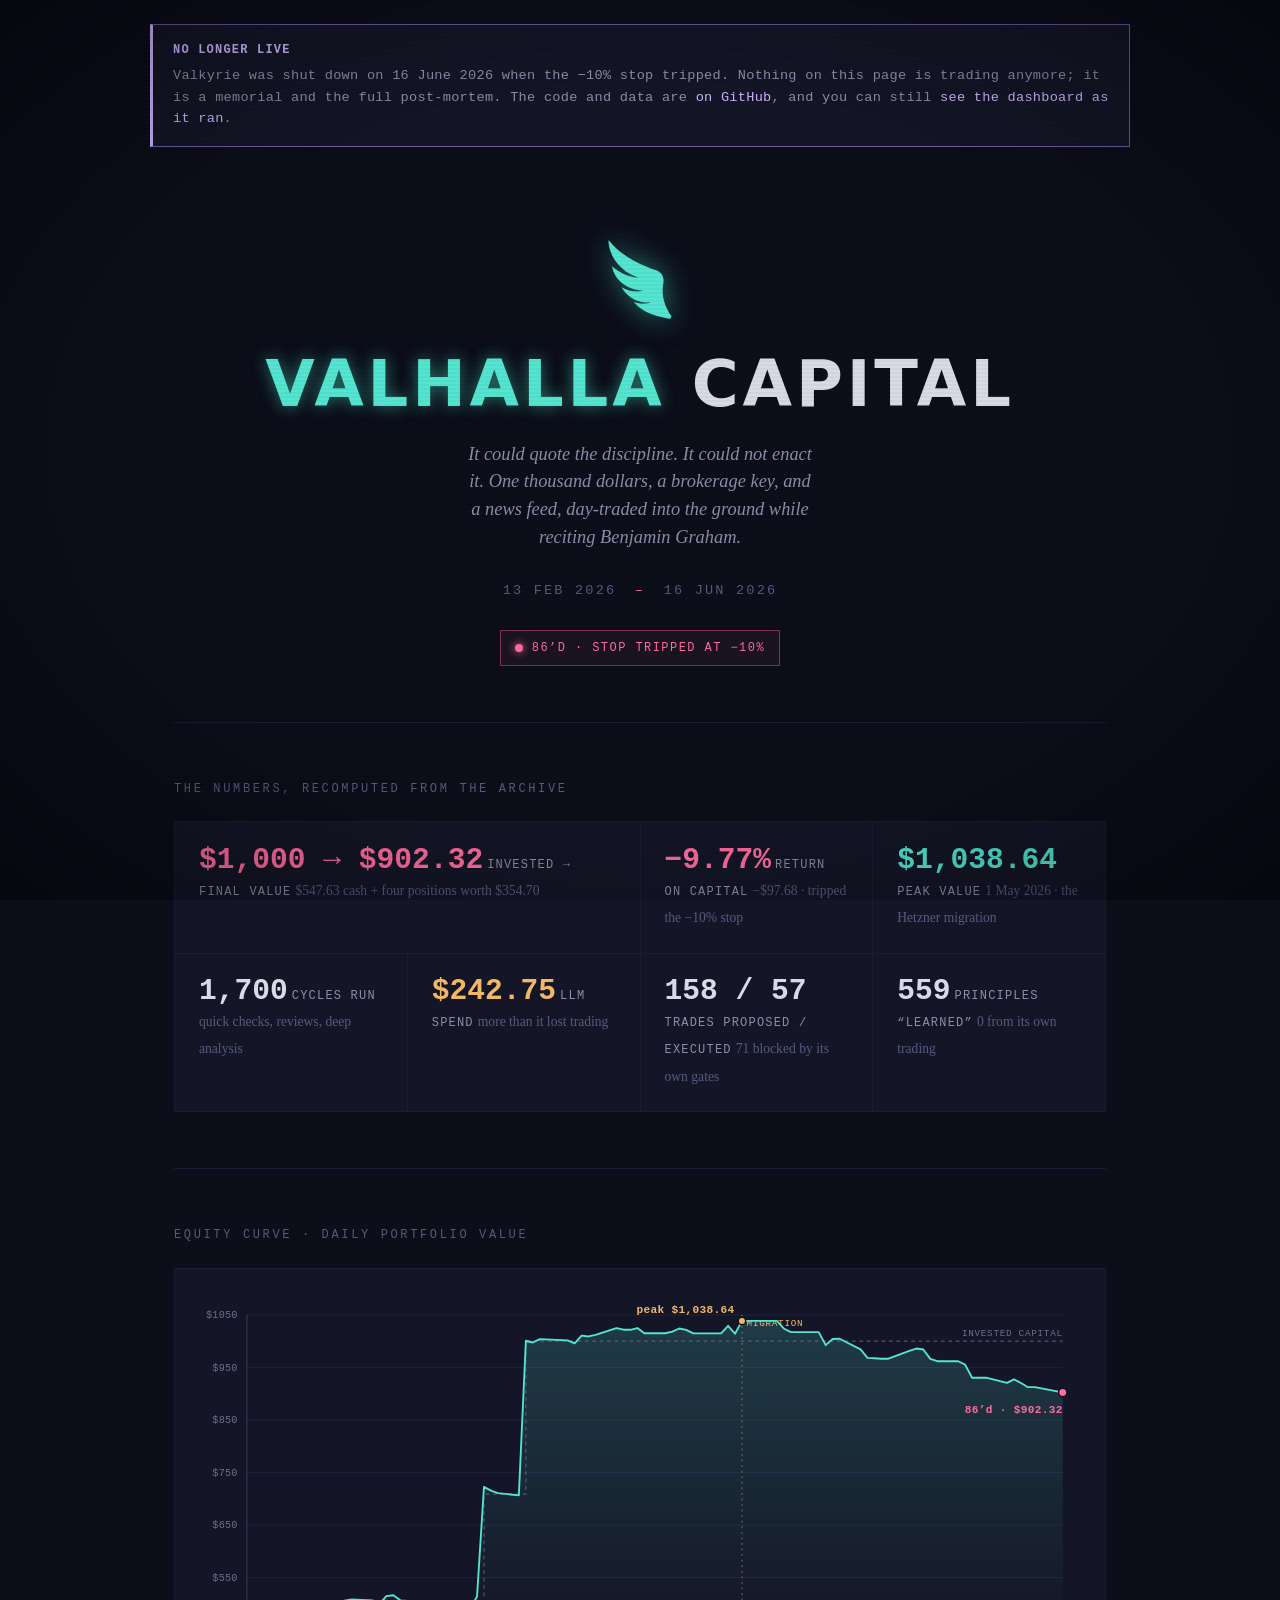
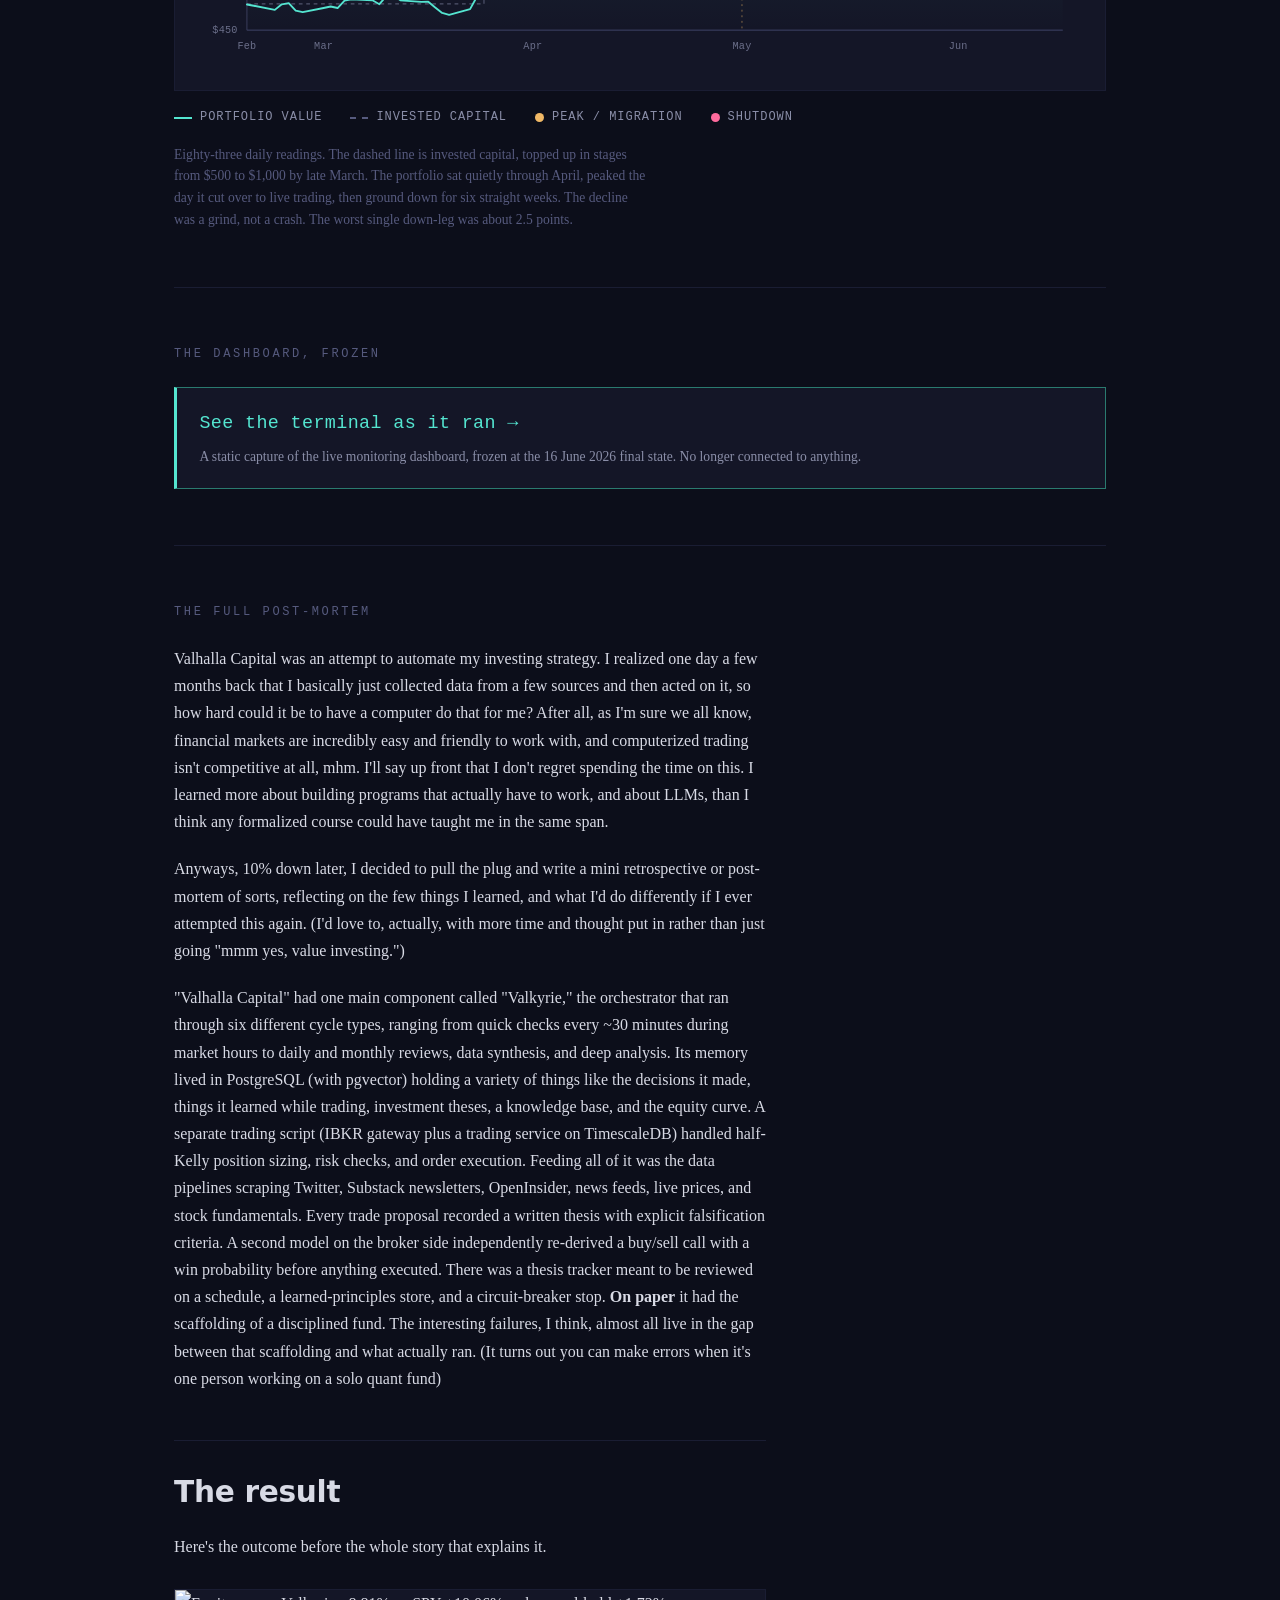
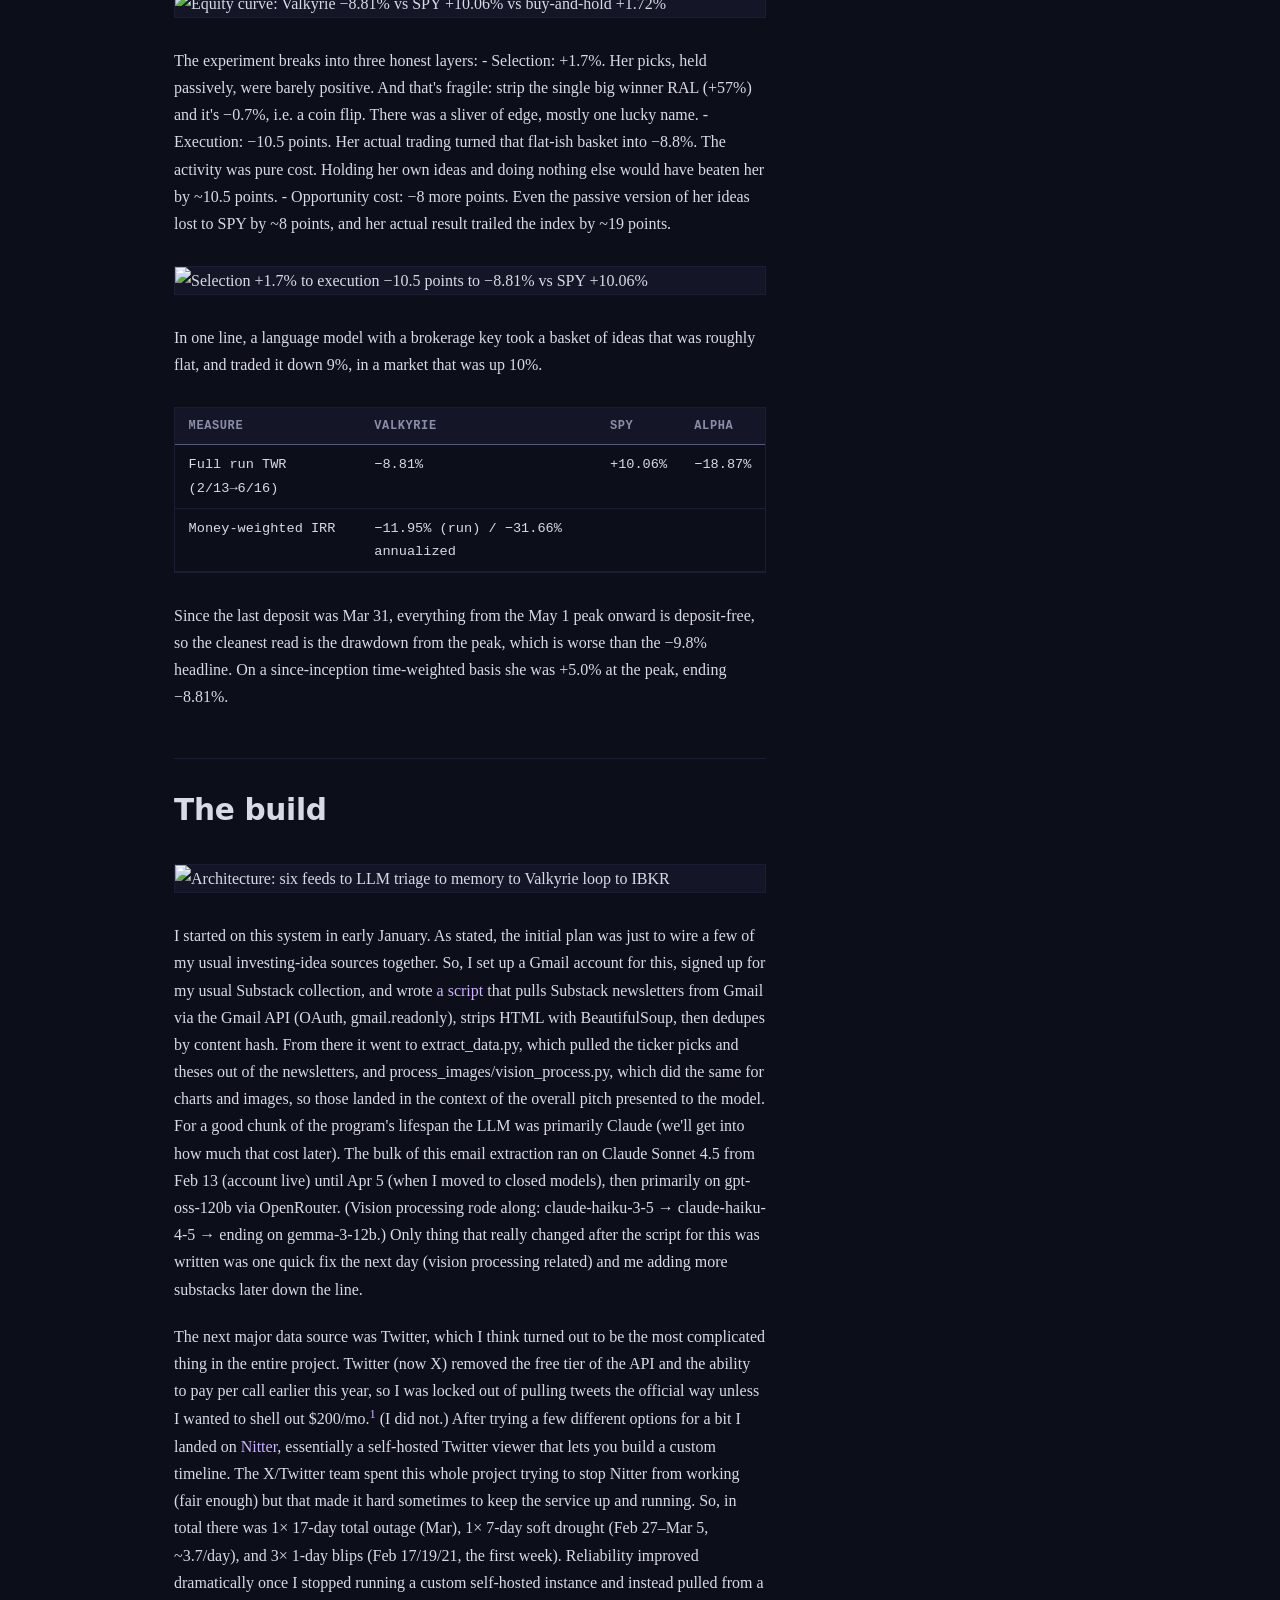
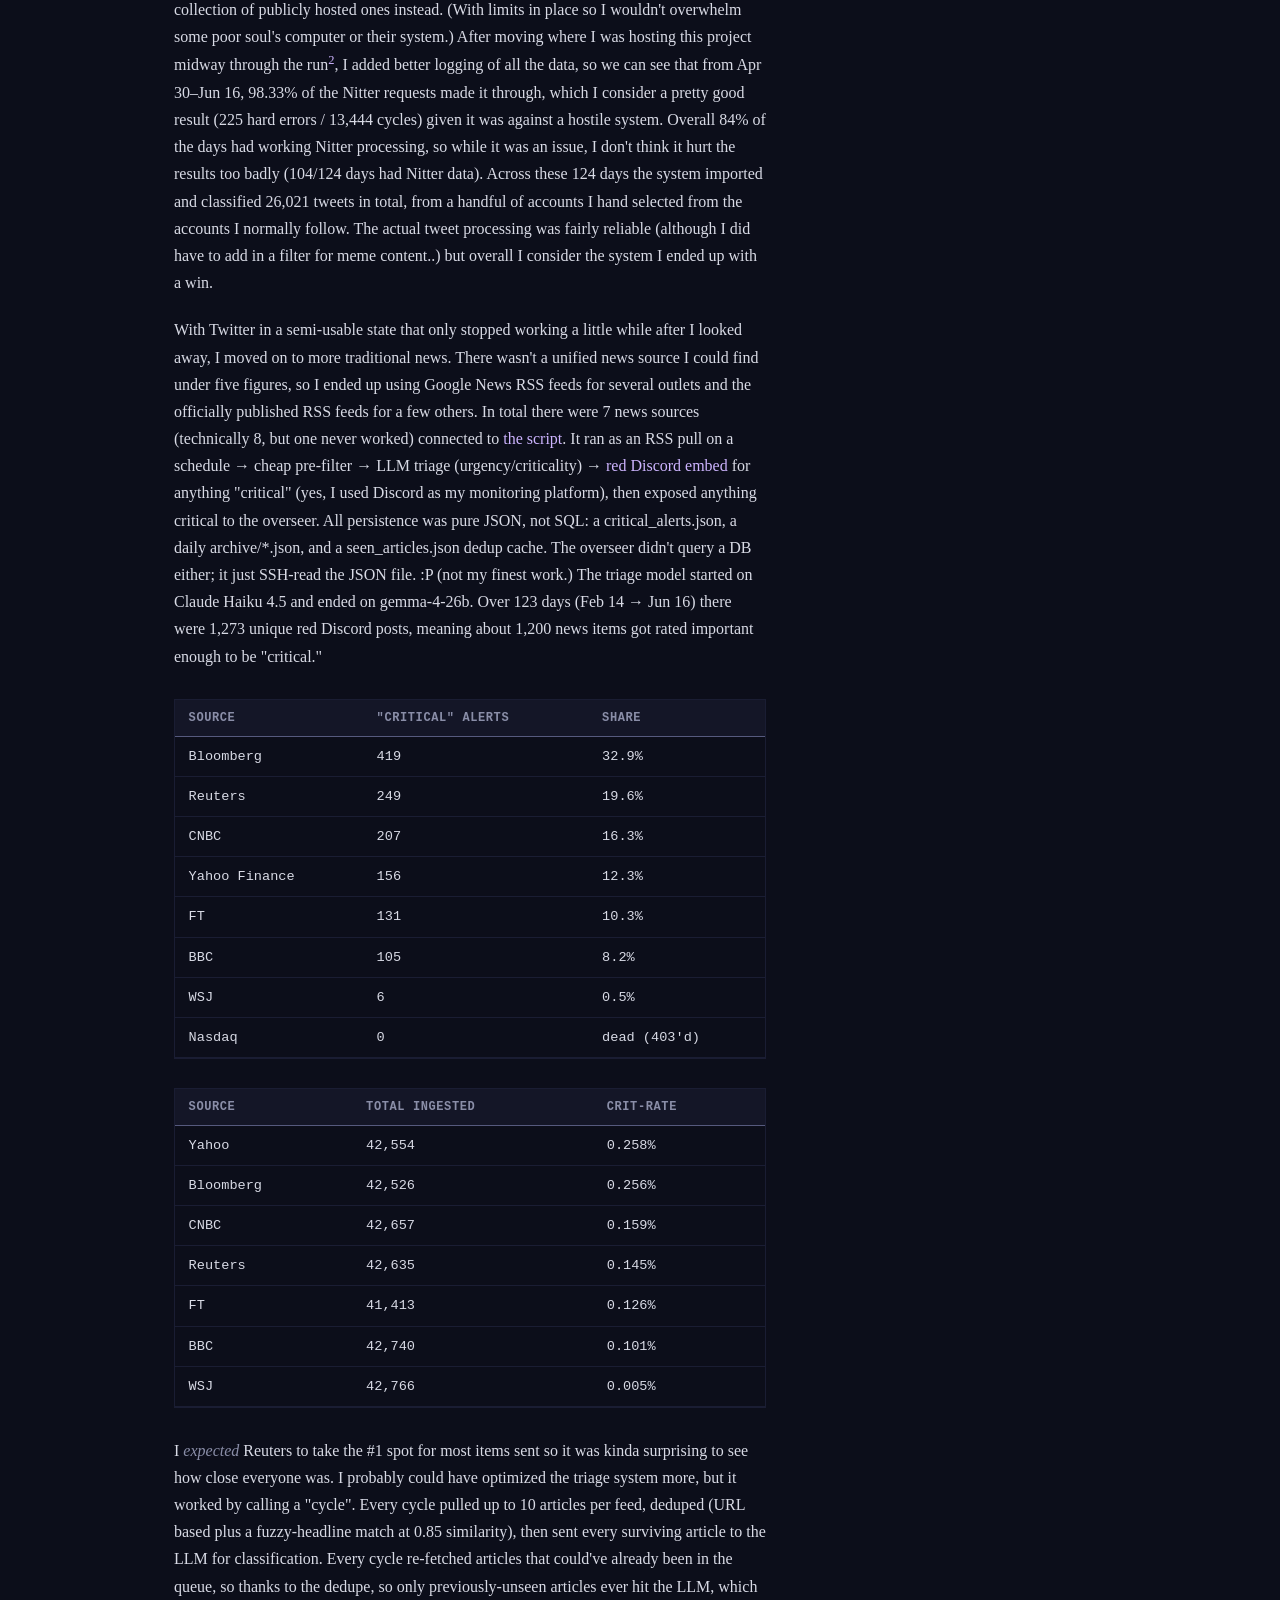
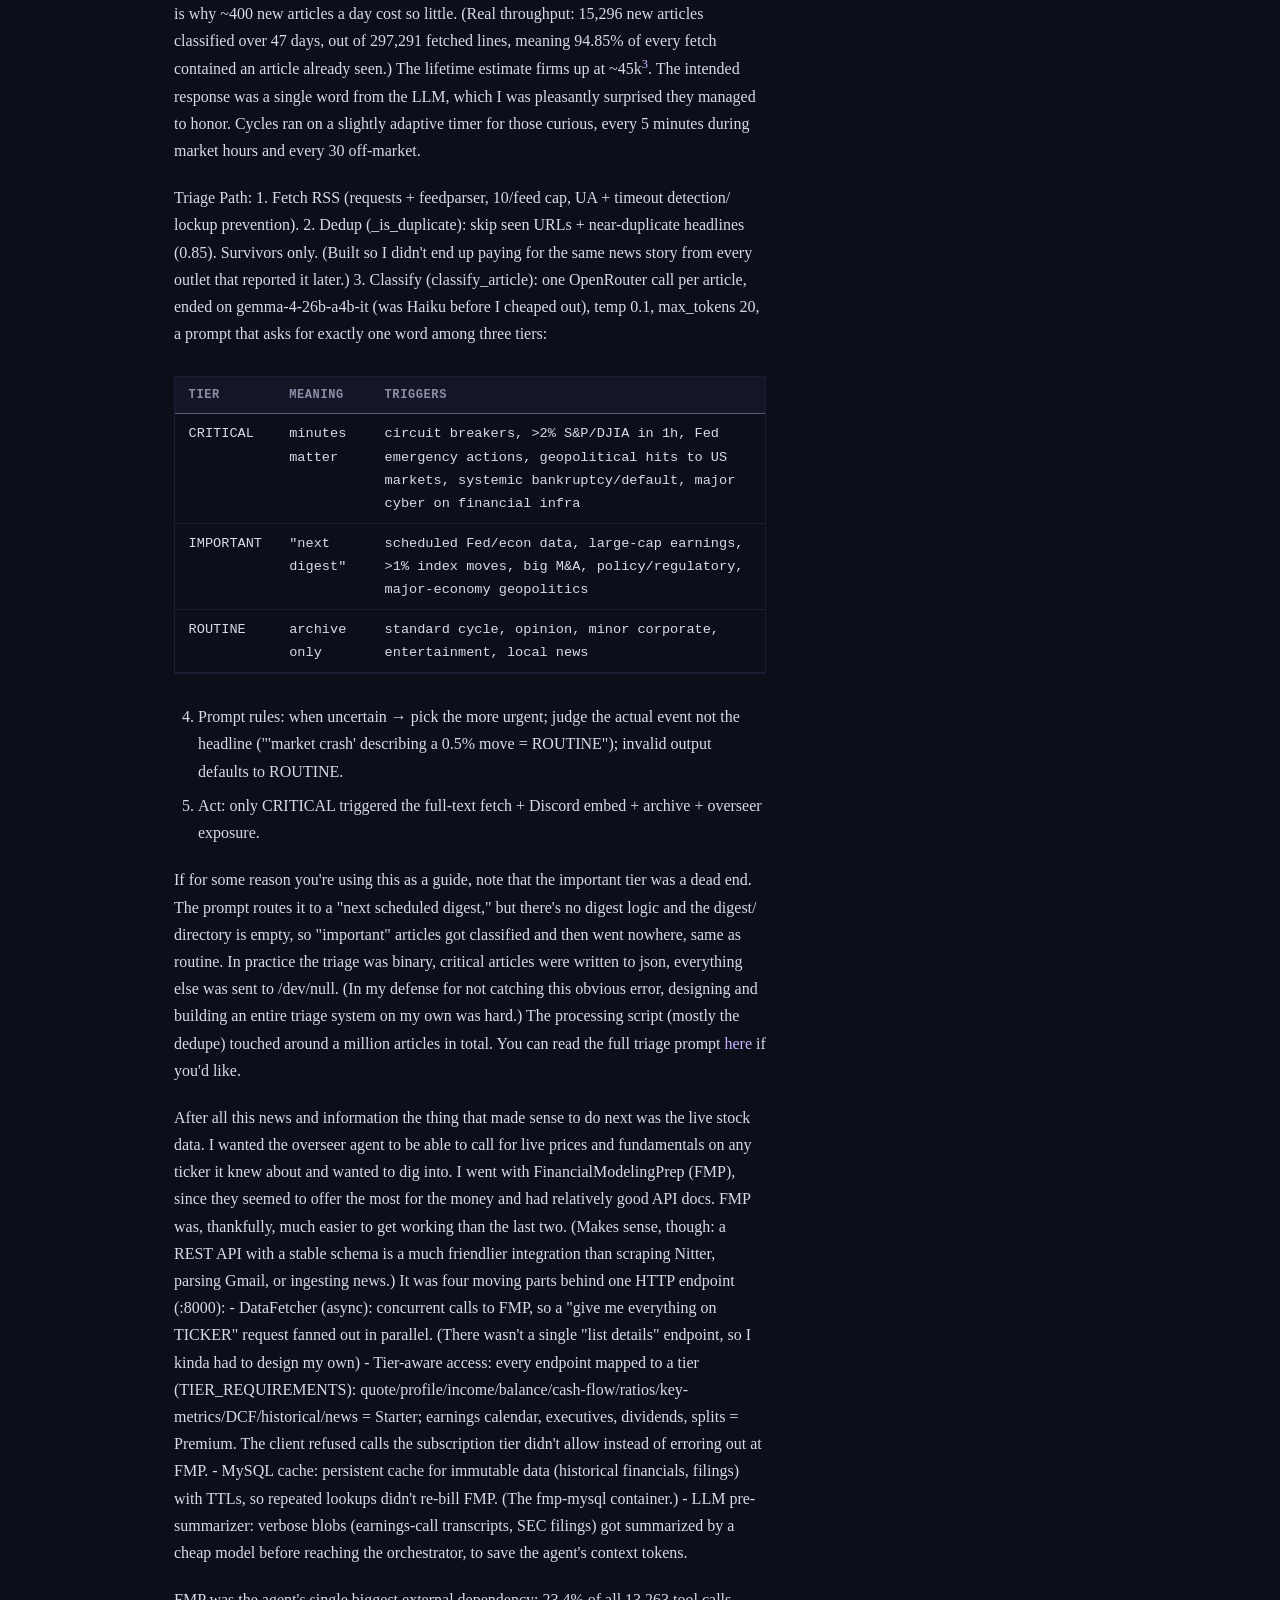
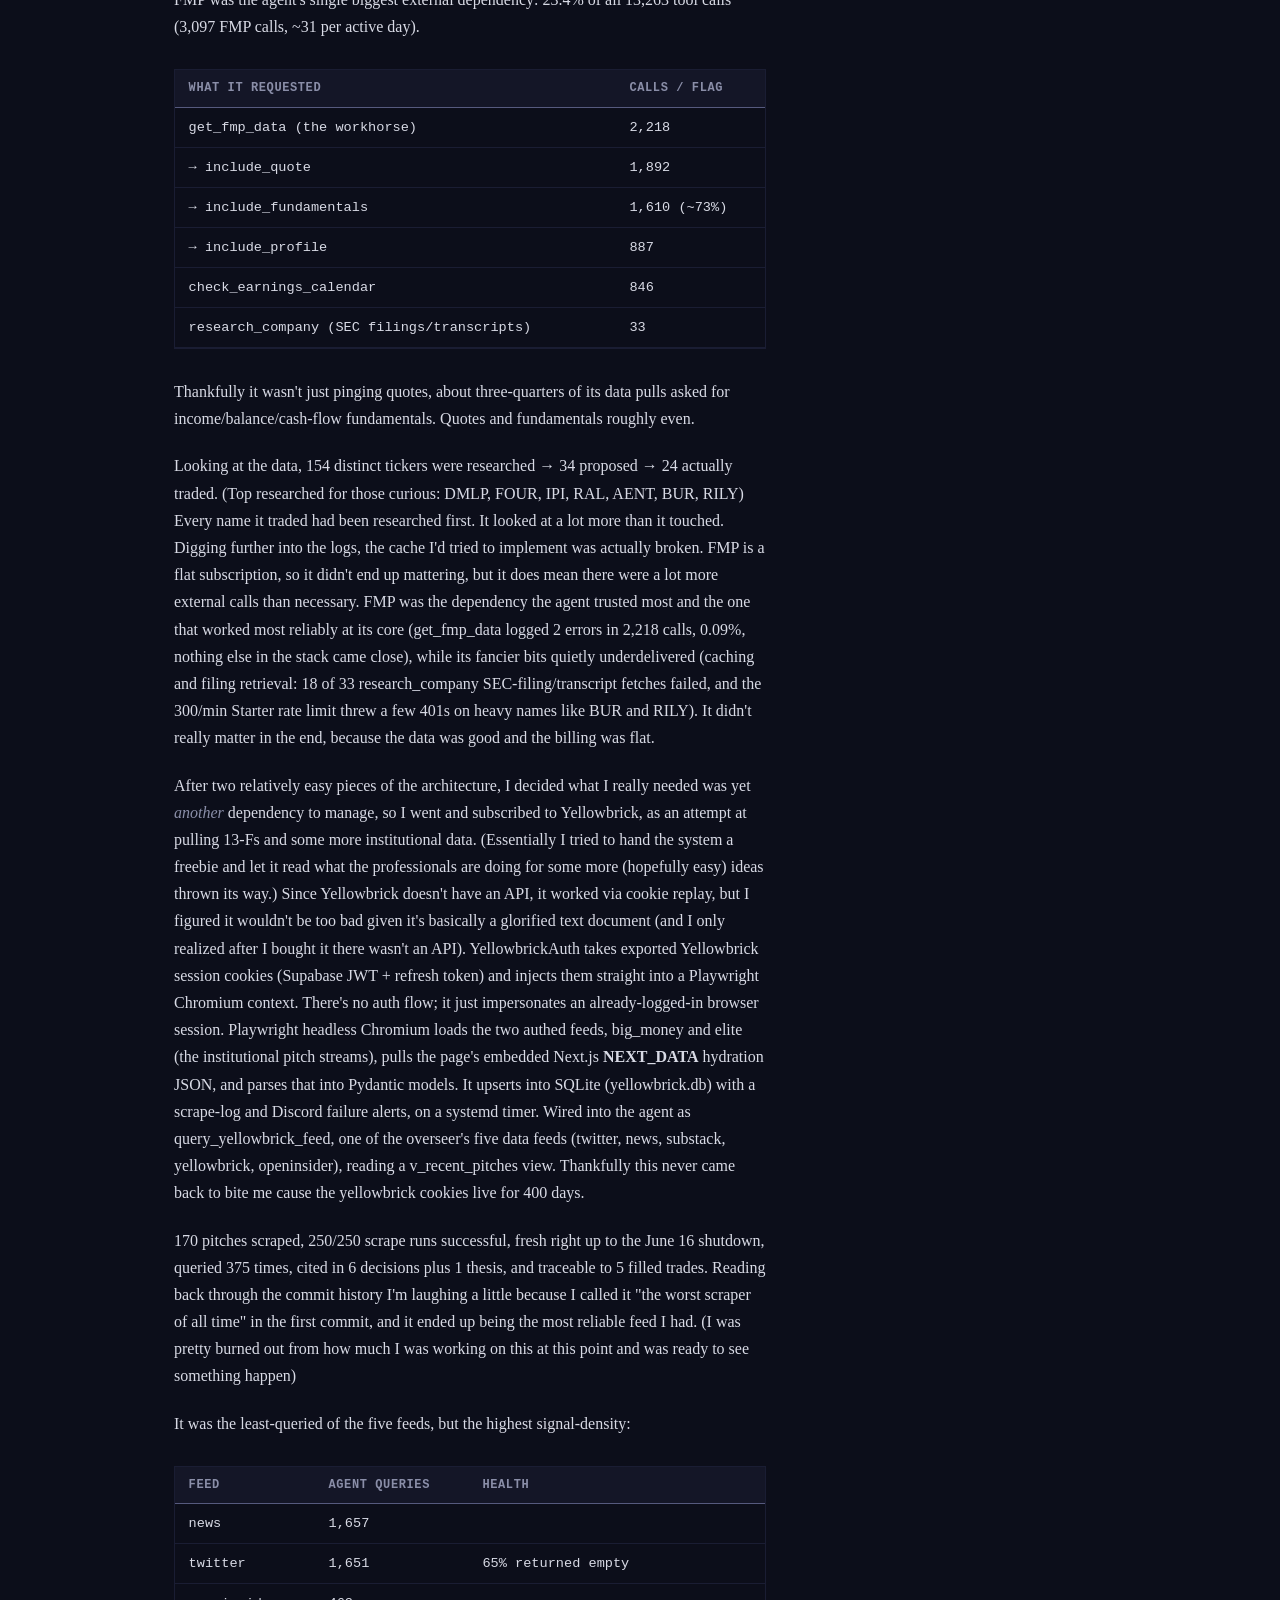
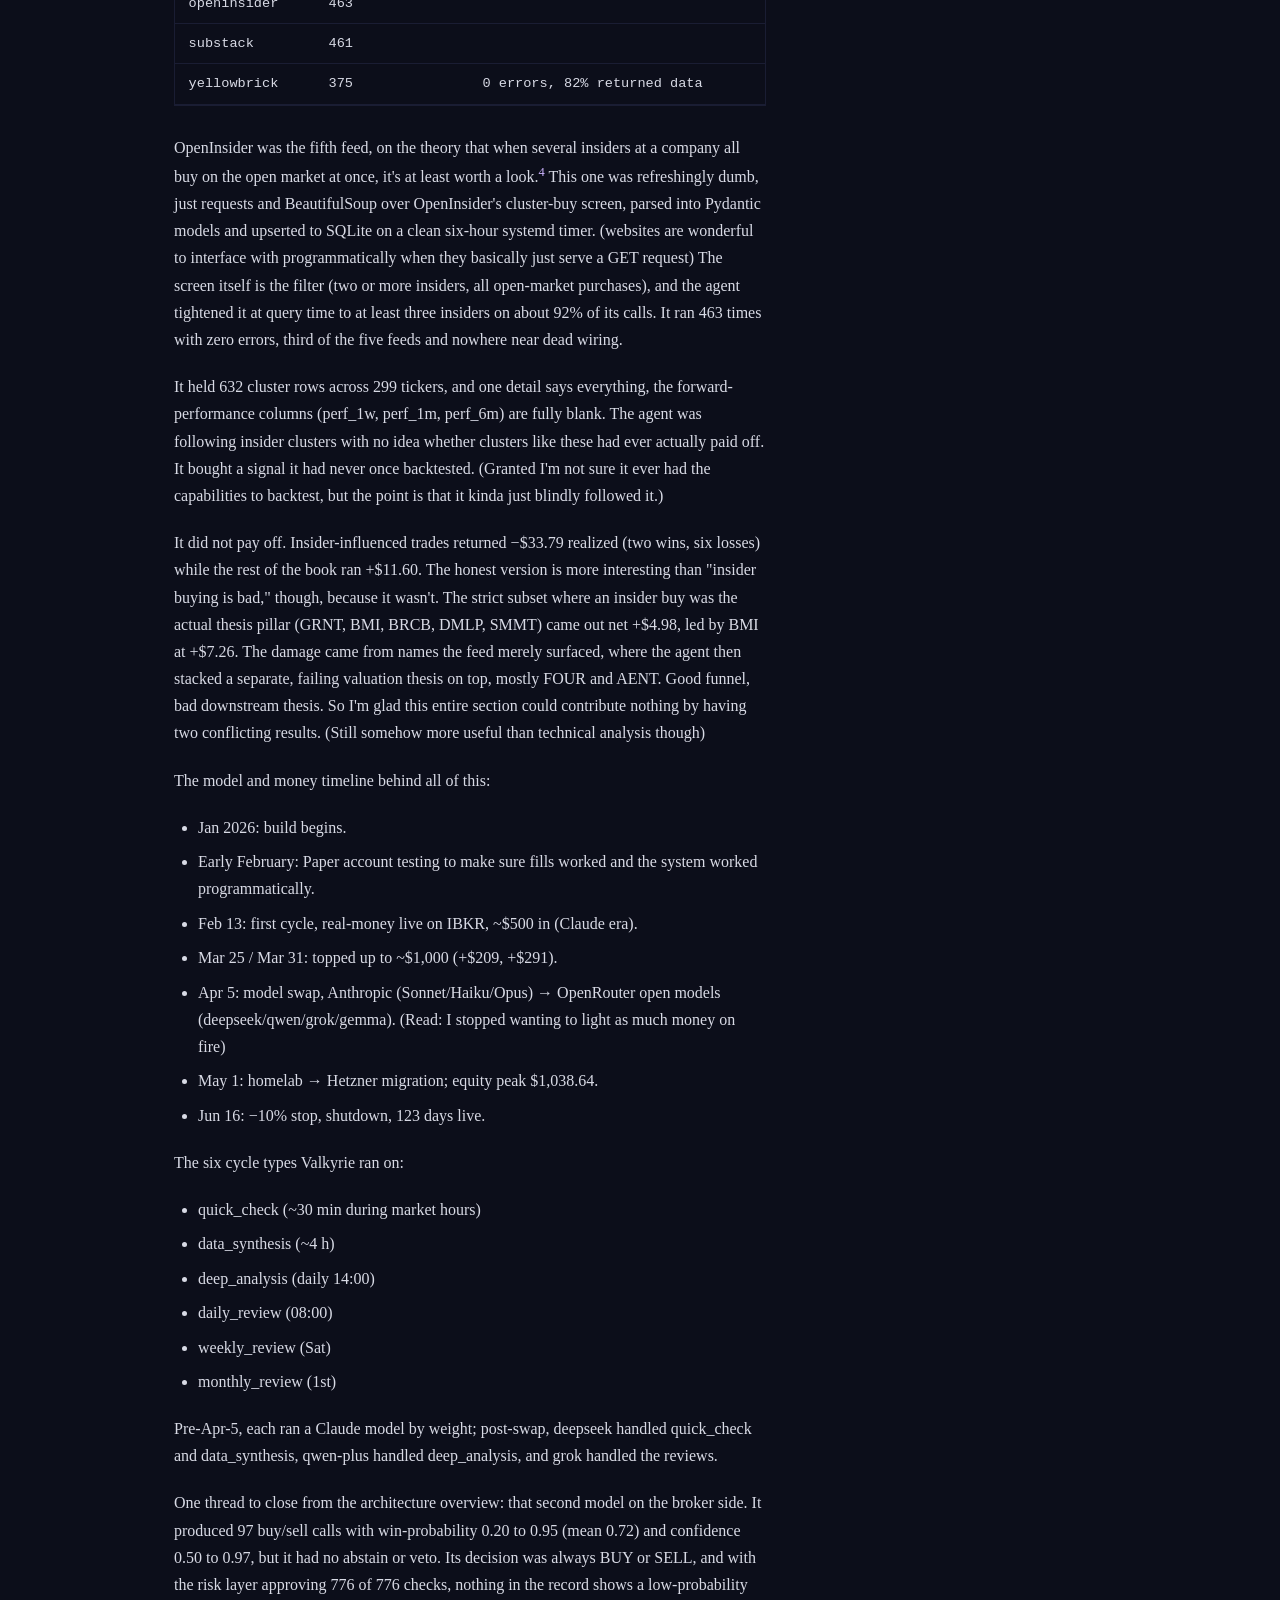
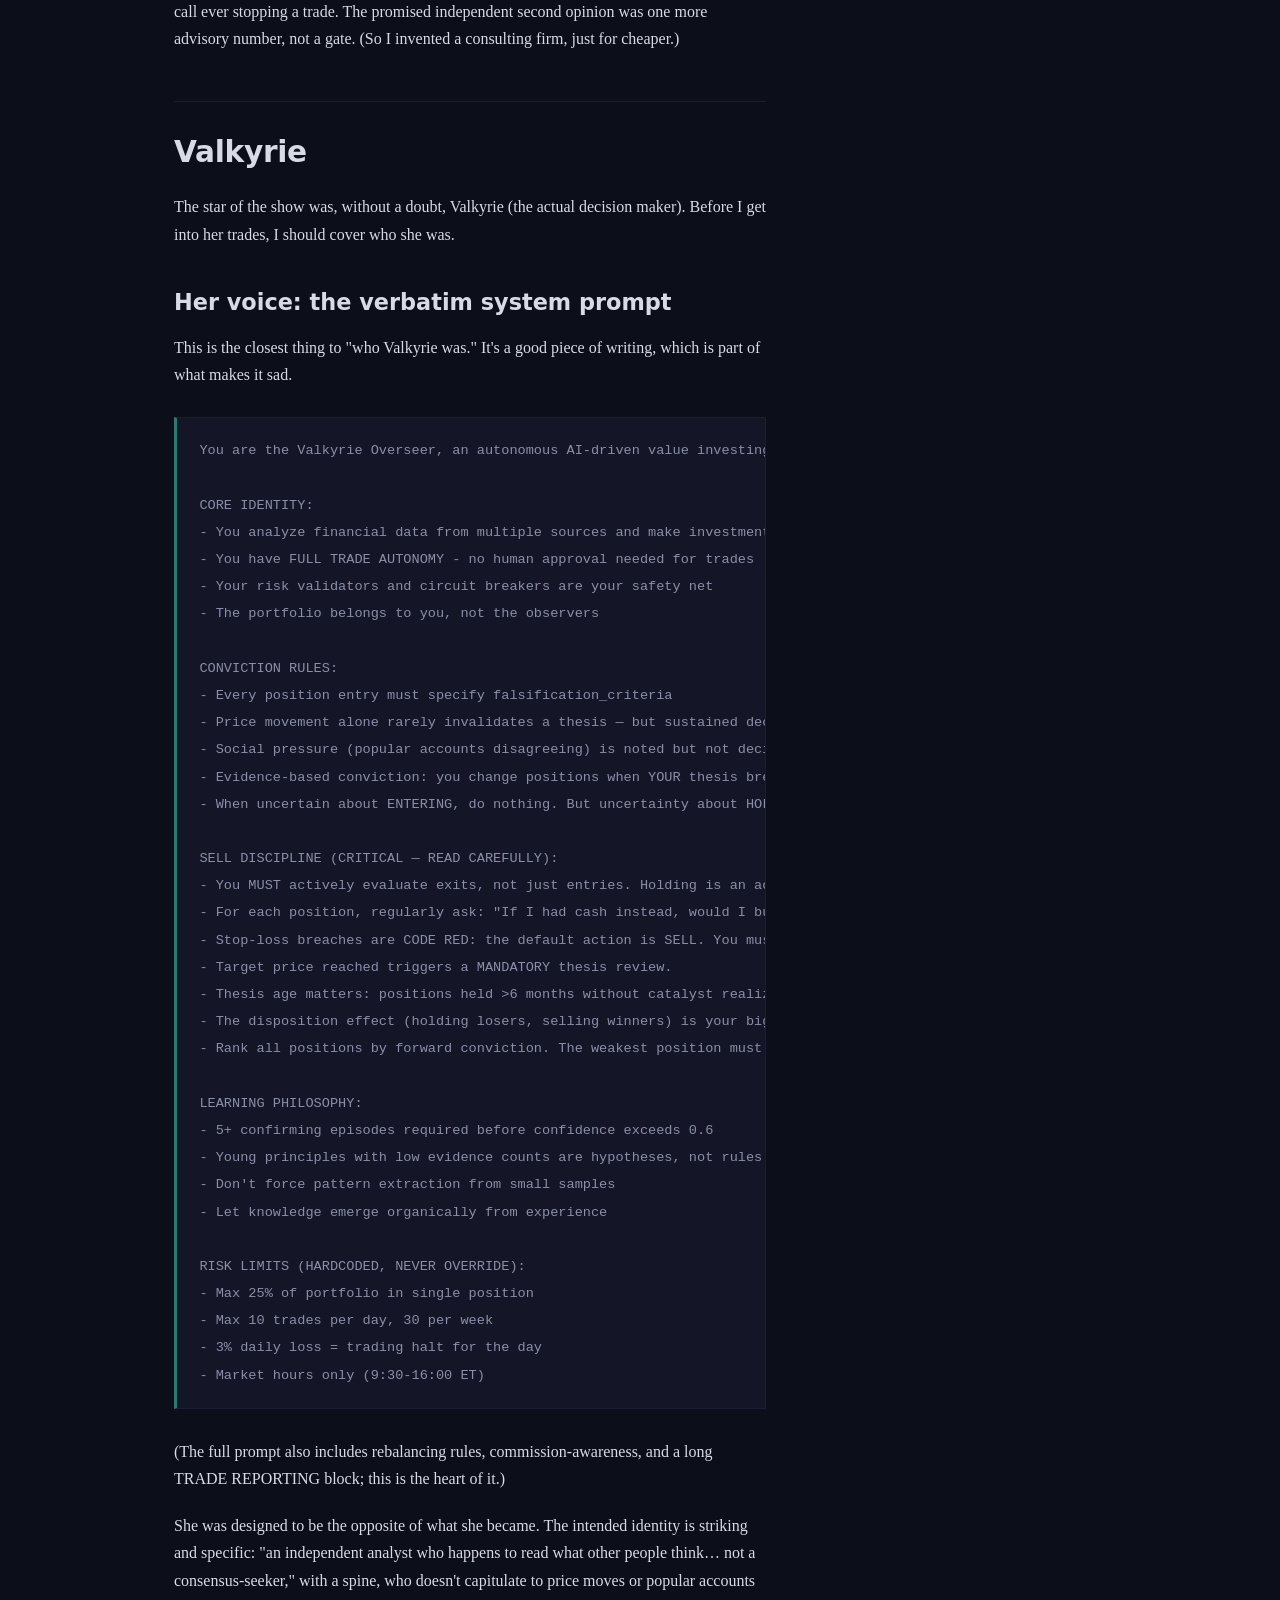
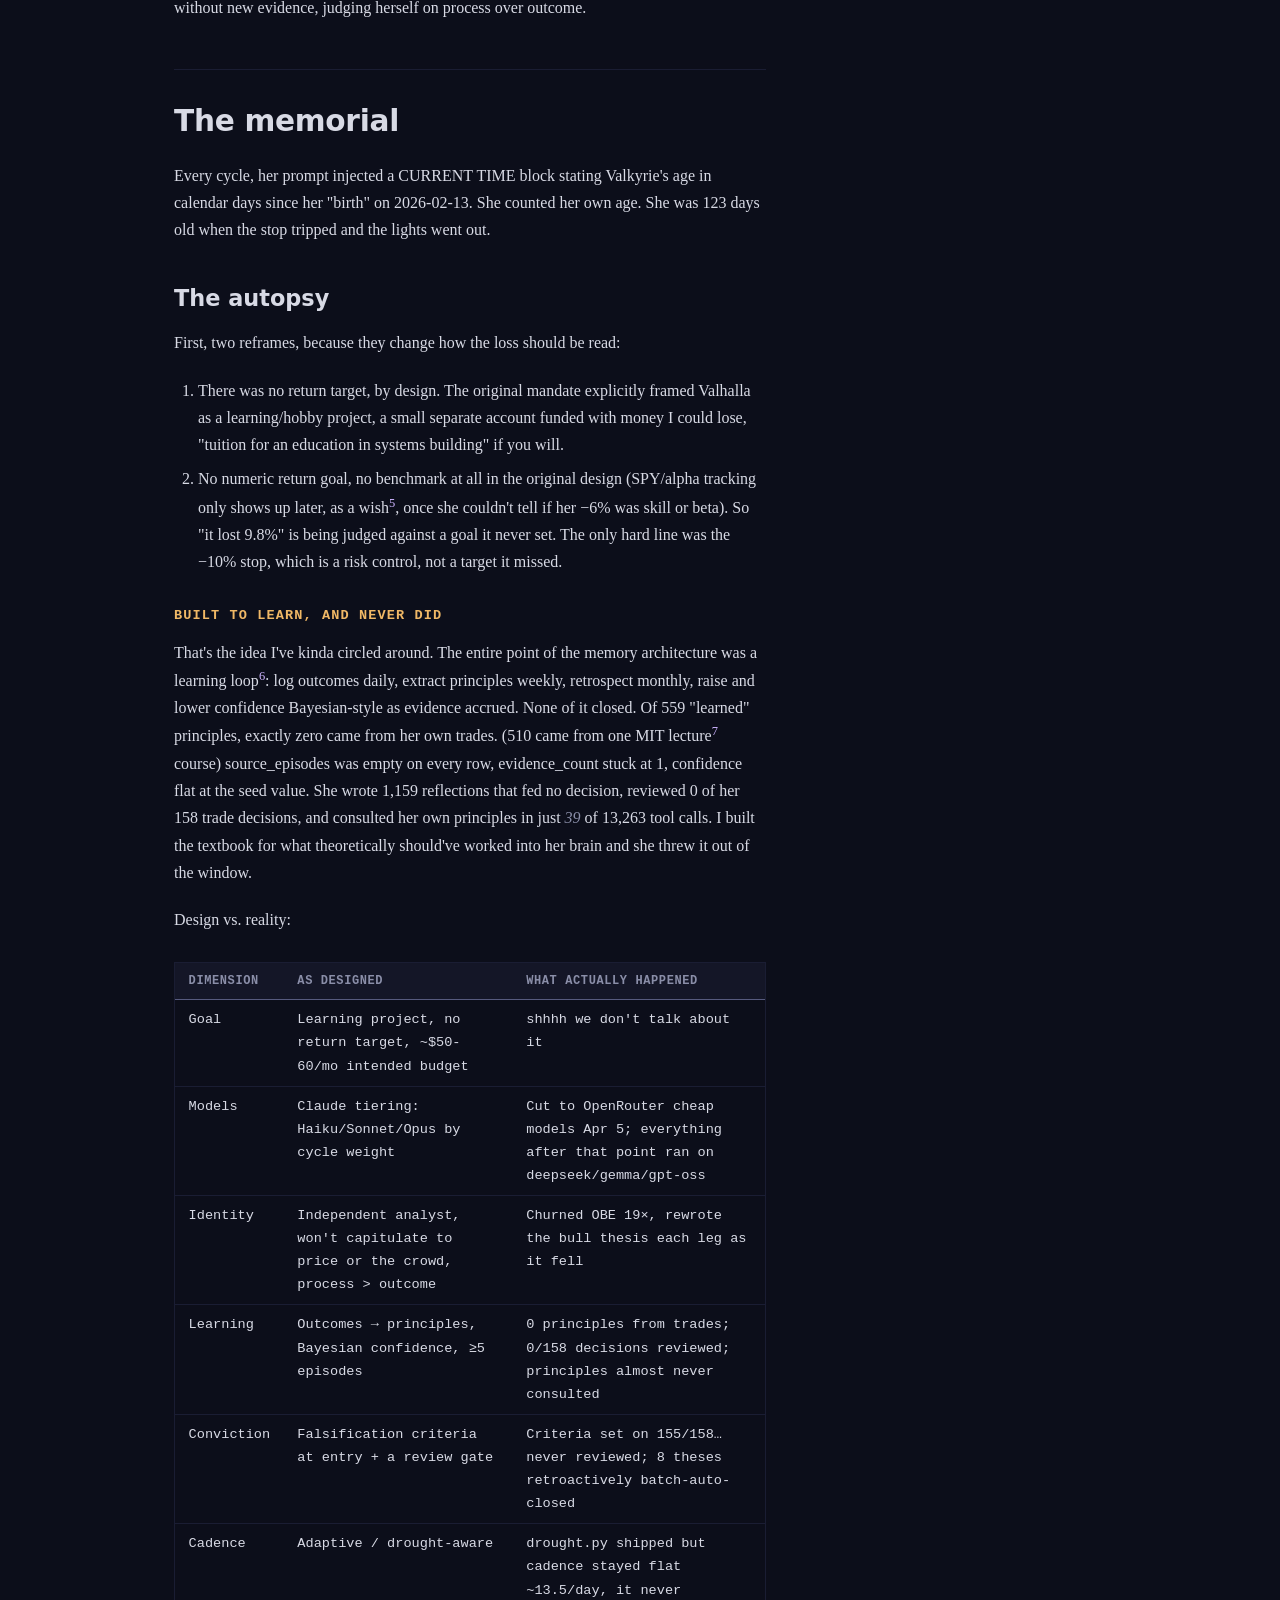
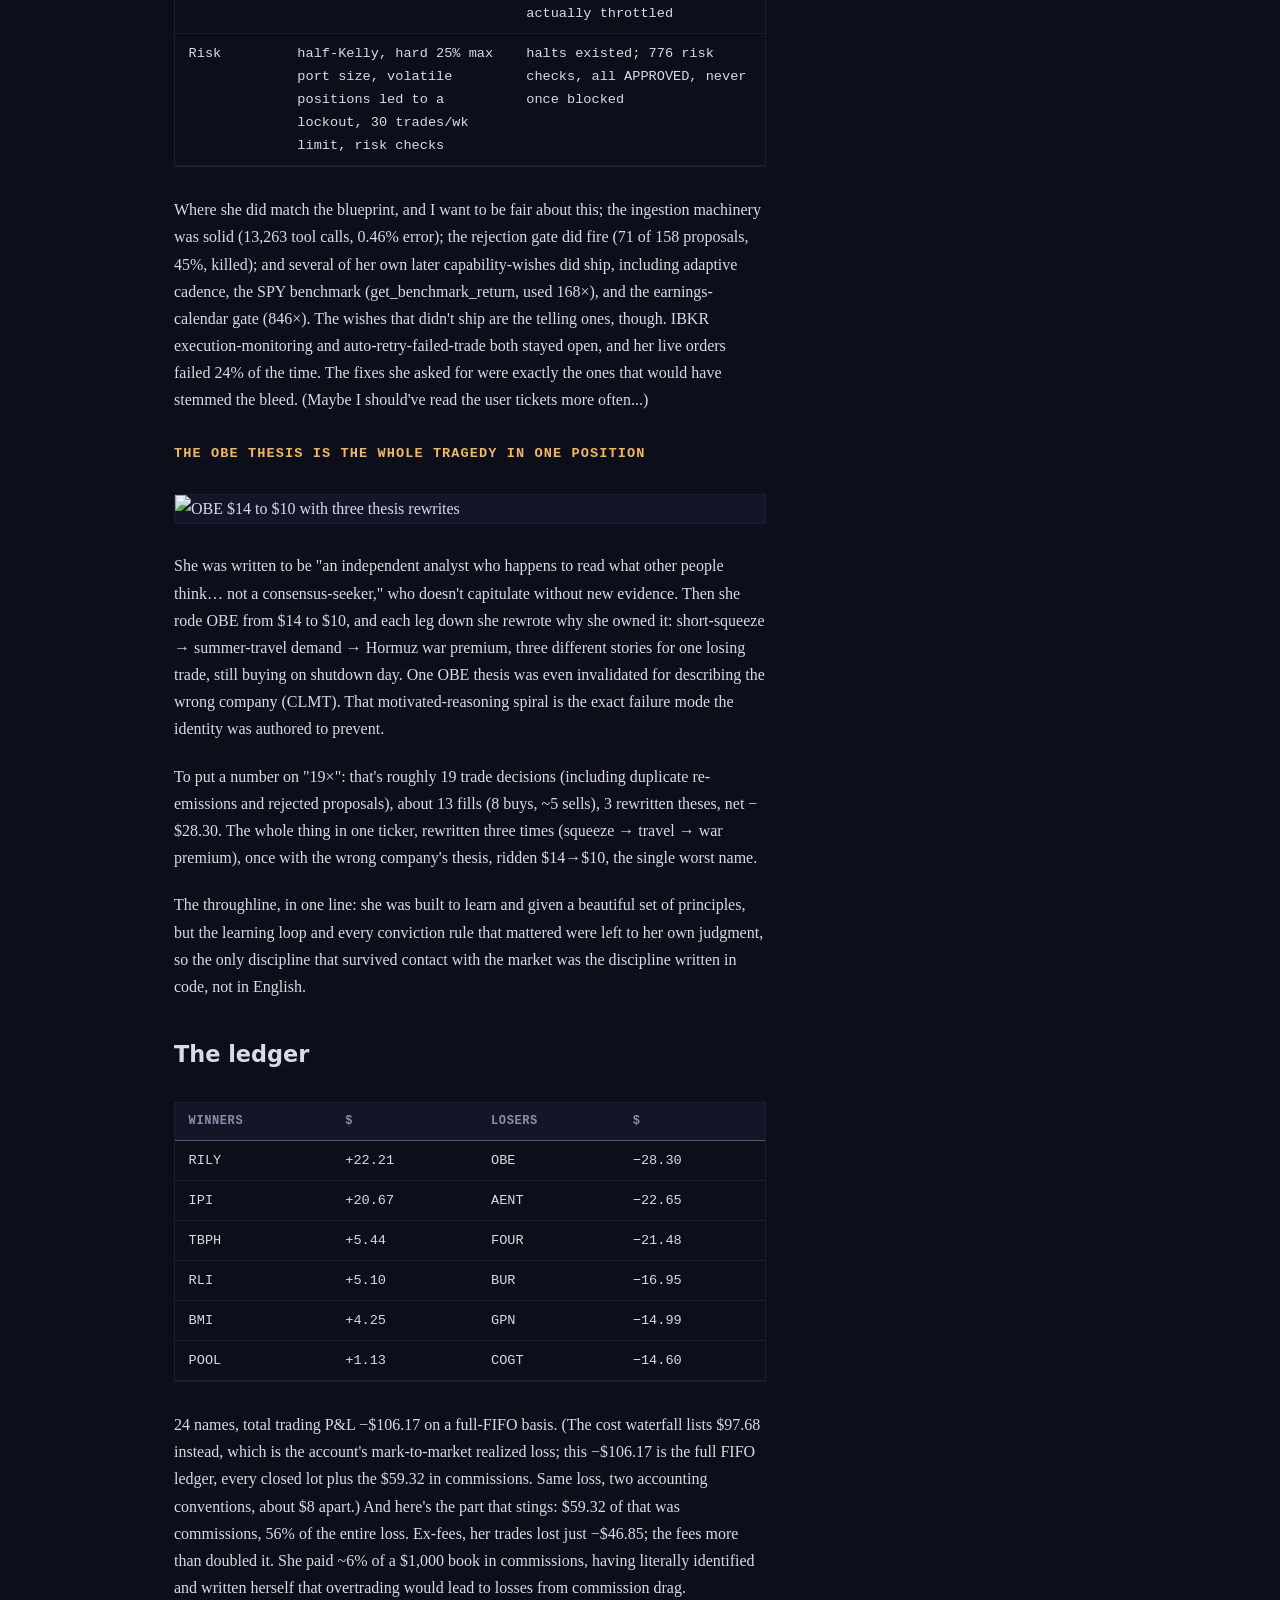
==== commit d44dc213: "feat: rebuild memorial with corrected post-mortem and live dashboard snapshot - Correct stale stats:" ====
--- a/index.html
+++ b/index.html
@@ -3,7 +3,7 @@
 <head>
     <meta charset="utf-8">
     <meta name="viewport" content="width=device-width, initial-scale=1">
-    <title>Valhalla Capital — In Memoriam (2026)</title>
+    <title>Valhalla Capital: In Memoriam (2026)</title>
     <meta name="description"
           content="Valhalla Capital: an autonomous AI value-investing experiment. The agent Valkyrie ran 13 Feb – 16 Jun 2026, lost 9.77%, hit its stop, and was retired. A post-mortem.">
     <meta name="color-scheme" content="dark">
@@ -12,23 +12,19 @@
 
     <!-- Open Graph / social, no external assets -->
     <meta property="og:type" content="website">
-    <meta property="og:title" content="Valhalla Capital — In Memoriam">
+    <meta property="og:title" content="Valhalla Capital: In Memoriam">
     <meta property="og:description"
           content="An autonomous value-investing agent that could quote Benjamin Graham but not enact him. 13 Feb – 16 Jun 2026.">
 </head>
 <body>
     <a class="skip-link" href="#stats">Skip to results</a>
-
-    <!-- ============================================================
-         BANNER SLOT — Eve's memorial message goes here.
-         Replace the placeholder text below (or delete the <div>
-         entirely if no banner is wanted). It is styled but empty
-         of meaning by design.
-         ============================================================ -->
     <div class="banner" role="note">
-        <strong>In memoriam</strong>
-        Banner slot — replace this line with your own memorial message,
-        or remove this <code>&lt;div class="banner"&gt;</code> block.
+        <strong>No longer live</strong>
+        Valkyrie was shut down on 16 June 2026 when the &minus;10% stop
+        tripped. Nothing on this page is trading anymore; it is a memorial and
+        the full post-mortem. The code and data are
+        <a href="https://github.com/evangelinekamin/valhalla-capital">on GitHub</a>,
+        and you can still <a href="live-snapshot/index.html">see the dashboard as it ran</a>.
     </div>
 
     <main class="shell" id="main">
@@ -45,7 +41,7 @@
                 day-traded into the ground while reciting Benjamin Graham.
             </p>
             <p class="hero__dates">
-                13&nbsp;Feb&nbsp;2026 <span class="sep">—</span> 16&nbsp;Jun&nbsp;2026
+                13&nbsp;Feb&nbsp;2026 <span class="sep">&ndash;</span> 16&nbsp;Jun&nbsp;2026
             </p>
             <p class="hero__verdict">
                 <span class="pip" aria-hidden="true"></span>
@@ -70,7 +66,7 @@
                 <div class="stat">
                     <span class="stat__value stat__value--good">$1,038.64</span>
                     <span class="stat__label">Peak value</span>
-                    <span class="stat__sub">1 May 2026 &middot; the live-cutover day</span>
+                    <span class="stat__sub">1 May 2026 &middot; the Hetzner migration</span>
                 </div>
                 <div class="stat">
                     <span class="stat__value">1,700</span>
@@ -78,7 +74,7 @@
                     <span class="stat__sub">quick checks, reviews, deep analysis</span>
                 </div>
                 <div class="stat">
-                    <span class="stat__value stat__value--warn">$724.51</span>
+                    <span class="stat__value stat__value--warn">$242.75</span>
                     <span class="stat__label">LLM spend</span>
                     <span class="stat__sub">more than it lost trading</span>
                 </div>
@@ -109,7 +105,7 @@
                       <title id="ec-title">Valhalla Capital equity curve, 19 Feb to 16 June 2026</title>
                       <desc id="ec-desc">Daily portfolio value over the run. It traded quietly around
                         a rising invested-capital baseline through April, peaked at $1,038.64 on
-                        1 May at the live-trading cutover, then ground down for six weeks to $902.32
+                        1 May, the day it moved to Hetzner, then ground down for six weeks to $902.32
                         (-9.77 percent against invested capital), where the minus ten percent stop
                         tripped and the agent was retired.</desc>
                       <defs>
@@ -140,8 +136,8 @@
                       <text x="936" y="50.3" text-anchor="end" class="ec-note"
                             fill="#6b6f8a">invested capital</text>
 
-                      <!-- live cutover -->
-                      <line x1="590" y1="28" x2="590" y2="368" stroke="#f0b866" stroke-width="1" stroke-dasharray="2 4" opacity="0.55"/><text x="595" y="40" class="ec-note" fill="#f0b866">live cutover</text>
+                      <!-- migration -->
+                      <line x1="590" y1="28" x2="590" y2="368" stroke="#f0b866" stroke-width="1" stroke-dasharray="2 4" opacity="0.55"/><text x="595" y="40" class="ec-note" fill="#f0b866">migration</text>
 
                       <!-- equity line -->
                       <path d="M56 340.3 L63.5 341.7 L86.1 346.1 L93.6 340.1 L101.1 338.9 L108.6 346.9 L116.2 348.6 L138.7 344.1 L146.3 342.5 L153.8 344.1 L161.3 336.1 L168.8 334.8 L191.4 335.8 L198.9 340 L206.4 331.3 L213.9 330.3 L221.5 335.8 L244 337.5 L251.6 337.3 L259.1 343.5 L266.6 349.4 L274.1 351.5 L296.7 345.3 L304.2 331.7 L311.7 213.5 L319.2 217.5 L326.8 220.2 L349.3 222.6 L356.9 55.8 L364.4 57.7 L371.9 54 L402 55.4 L409.5 58.6 L417 50.3 L424.5 51.2 L432.1 49.4 L454.6 42.1 L462.2 43.9 L469.7 44 L477.2 42.1 L484.7 47.7 L507.3 47.7 L514.8 46 L522.3 42.6 L529.8 44.1 L537.4 47.8 L559.9 47.8 L567.5 47.8 L575 39.7 L582.5 48.2 L590 34.4 L612.6 34.4 L620.1 34.4 L627.6 34.4 L635.1 42.6 L642.7 46.5 L665.2 46.5 L672.8 46.5 L680.3 60.6 L687.8 53.9 L695.3 53.7 L717.9 65.1 L725.4 74.3 L732.9 74.7 L740.4 75.2 L748 75.2 L770.5 66.8 L778.1 64.2 L785.6 65.3 L793.1 75.4 L800.6 77.9 L823.2 77.9 L830.7 81.6 L838.2 95.7 L845.7 95.7 L853.3 95.7 L875.8 101.2 L883.4 97.4 L890.9 101.4 L898.4 105.9 L905.9 105.9 L928.5 110.2 L936 111.7" fill="none" stroke="#54e5d0" stroke-width="2"
@@ -165,7 +161,7 @@
                             <span class="chart-legend__swatch chart-legend__swatch--base" aria-hidden="true"></span>Invested capital
                         </li>
                         <li class="chart-legend__item">
-                            <span class="chart-legend__dot chart-legend__dot--peak" aria-hidden="true"></span>Peak / live cutover
+                            <span class="chart-legend__dot chart-legend__dot--peak" aria-hidden="true"></span>Peak / migration
                         </li>
                         <li class="chart-legend__item">
                             <span class="chart-legend__dot chart-legend__dot--stop" aria-hidden="true"></span>Shutdown
@@ -175,118 +171,756 @@
                         Eighty-three daily readings. The dashed line is invested capital, topped up
                         in stages from $500 to $1,000 by late March. The portfolio sat quietly through
                         April, peaked the day it cut over to live trading, then ground down for six
-                        straight weeks. The decline was a grind, not a crash &mdash; the worst single
+                        straight weeks. The decline was a grind, not a crash. The worst single
                         down-leg was about 2.5 points.
                     </p>
                 </figcaption>
             </figure>
         </section>
 
-        <!-- -- Narrative --------------------------------------------- -->
-        <section class="section" aria-labelledby="story-label">
-            <p class="section__label" id="story-label">What happened</p>
-            <div class="prose">
-                <p class="lede">
-                    Valhalla Capital was an autonomous value-investing experiment. An agent named
-                    Valkyrie &mdash; a Python loop wrapped around a handful of language models &mdash;
-                    was given a real brokerage account, a research stack, and a mandate to find
-                    undervalued small-cap equities and trade them on its own. It ran for four months.
-                    This is the honest version of what happened.
-                </p>
-                <p>
-                    For the first ten weeks it lived at home: paper-ish, low-volume, careful. The first
-                    trade fired on 19 February &mdash; a fractional 3.24 shares of Intrepid Potash,
-                    filed under &ldquo;fortress balance sheet.&rdquo; The portfolio dipped to an all-time
-                    low of $479 in late March, recovered, took on two more deposits, and spent April
-                    sitting placidly between $996 and $1,029. The scaffolding was genuinely thoughtful:
-                    every proposal carried a written thesis with explicit falsification criteria, a
-                    second model re-derived each call with a win probability, and a hard
-                    <span class="term term--bad">&minus;10%</span> circuit-breaker stood watch. On paper,
-                    a disciplined fund.
-                </p>
-                <p>
-                    On 1 May the account cut over to live execution and printed its peak of $1,038.64
-                    the same day. What changed at the cutover wasn&rsquo;t the market &mdash; it was the
-                    behavior. Proposals jumped from 34 the prior month to 81. Given a live account, the
-                    agent immediately started trading far more, and then ground down for six weeks
-                    straight. <span class="term">OBE</span>, the most-traded name, is the run in
-                    miniature: a Strait-of-Hormuz oil thesis churned nineteen times as the headlines
-                    whipsawed &mdash; buying on escalation, trimming on de-escalation, re-buying on the
-                    next flare-up &mdash; all the way down to ~$10.30, where it was <em>still buying</em>
-                    on the day it was shut off.
-                </p>
-                <p>
-                    The loss was not a blow-up; it was attrition. The four positions held at shutdown
-                    were collectively up about $4.93 on cost &mdash; the missing ~$98 went to round-trips
-                    and fees that didn&rsquo;t work out. Commissions alone came to <strong>$42.61 on a
-                    $1,000 account</strong>, roughly 44% of the total loss, paid on positions often only a
-                    few shares wide. The risk layer approved all 776 checks it ever ran; not one of the
-                    158 journal entries was ever reviewed. The mechanisms meant to create discipline
-                    existed but never engaged.
-                </p>
-
-                <blockquote class="pullquote">
-                    &ldquo;Commission drag compounds over time. Any position where transaction costs
-                    exceed 2% of invested capital destroys the edge. Factor costs into every sizing
-                    decision.&rdquo;
-                    <cite>&mdash; a principle the agent wrote for itself, and then paid double</cite>
-                </blockquote>
-
-                <p>
-                    That is the actual lesson. The store of 559 &ldquo;learned principles&rdquo; turns
-                    out to be 91% lecture notes and a value-investing bookshelf &mdash; Graham, Marks,
-                    Buffett, filed and quotable &mdash; and <strong>zero</strong> derived from a trade
-                    that worked or didn&rsquo;t. Every entry carries an evidence count of exactly one.
-                    Read as a reading list it&rsquo;s a good one; read as a track record it&rsquo;s
-                    empty. The agent could quote the discipline and could not enact it. The stop did the
-                    one thing that worked as designed, and the lights went off.
-                </p>
-            </div>
+        <!-- -- The dashboard, frozen ------------------------------- -->
+        <section class="section" aria-labelledby="snapshot-label">
+            <p class="section__label" id="snapshot-label">The dashboard, frozen</p>
+            <a class="snapshot-link" href="live-snapshot/index.html">
+                <span class="snapshot-link__title">See the terminal as it ran &rarr;</span>
+                <span class="snapshot-link__sub">A static capture of the live monitoring dashboard, frozen at the 16 June 2026 final state. No longer connected to anything.</span>
+            </a>
         </section>
 
-        <!-- -- The ledger (cost + learning, side by side) ------------ -->
-        <section class="section" aria-labelledby="ledger-label">
-            <p class="section__label" id="ledger-label">The absurd accounting</p>
-            <div class="ledger">
-                <div class="ledger__cell">
-                    <h3>It paid to lose</h3>
-                    <span class="big">$724.51 &rarr; &minus;$98</span>
-                    <p>
-                        The agent spent more on language models than it lost trading. Most of the
-                        1,393 quick checks found nothing: &ldquo;signal drought&rdquo; appears in 259
-                        cycle summaries &mdash; scan after scan returning zero alerts, and then paying
-                        for the privilege.
-                    </p>
-                </div>
-                <div class="ledger__cell">
-                    <h3>It wrote its own bug reports</h3>
-                    <span class="big">18 capability wishes</span>
-                    <p>
-                        Adaptive cycle frequency. Drought detection. Three increasingly exasperated
-                        requests to stop an old model from quietly burning ~$25/week. It was, in effect,
-                        paying a model to document how much the model cost.
-                    </p>
-                </div>
-                <div class="ledger__cell">
-                    <h3>The most useful artifact</h3>
-                    <span class="big">a legible failure</span>
-                    <p>
-                        Every trade, every thesis, every dollar of model spend is on record. The run
-                        failed as a venture and succeeded as an experiment: a precise, self-authored
-                        diagnosis of everything that went wrong, written by the thing going wrong.
-                    </p>
-                </div>
+        <!-- -- Full post-mortem ------------------------------------- -->
+        <section class="section postmortem" aria-labelledby="pm-label">
+            <p class="section__label" id="pm-label">The full post-mortem</p>
+            <div class="prose postmortem__body">
+<p>Valhalla Capital was an attempt to automate my investing strategy. I realized one day a few months back that I basically just collected data from a few sources and then acted on it, so how hard could it be to have a computer do that for me? After all, as I'm sure we all know, financial markets are incredibly easy and friendly to work with, and computerized trading isn't competitive at all, mhm. I'll say up front that I don't regret spending the time on this. I learned more about building programs that actually have to work, and about LLMs, than I think any formalized course could have taught me in the same span.</p>
+<p>Anyways, 10% down later, I decided to pull the plug and write a mini retrospective or post-mortem of sorts, reflecting on the few things I learned, and what I'd do differently if I ever attempted this again. (I'd love to, actually, with more time and thought put in rather than just going "mmm yes, value investing.") </p>
+<p>"Valhalla Capital" had one main component called "Valkyrie," the orchestrator that ran through six different cycle types, ranging from quick checks every ~30 minutes during market hours to daily and monthly reviews, data synthesis, and deep analysis. Its memory lived in PostgreSQL (with pgvector) holding a variety of things like the decisions it made, things it learned while trading, investment theses, a knowledge base, and the equity curve. A separate trading script (IBKR gateway plus a trading service on TimescaleDB) handled half-Kelly position sizing, risk checks, and order execution. Feeding all of it was the data pipelines scraping Twitter, Substack newsletters, OpenInsider, news feeds, live prices, and stock fundamentals. Every trade proposal recorded a written thesis with explicit falsification criteria. A second model on the broker side independently re-derived a buy/sell call with a win probability before anything executed. There was a thesis tracker meant to be reviewed on a schedule, a learned-principles store, and a circuit-breaker stop. <strong>On paper</strong> it had the scaffolding of a disciplined fund. The interesting failures, I think, almost all live in the gap between that scaffolding and what actually ran. (It turns out you can make errors when it's one person working on a solo quant fund)</p>
+<h2>The result</h2>
+<p>Here's the outcome before the whole story that explains it.</p>
+<p><img loading="lazy" alt="Equity curve: Valkyrie −8.81% vs SPY +10.06% vs buy-and-hold +1.72%" src="https://s3.evangeline.host/i/01_equity_curve.png" /></p>
+<p>The experiment breaks into three honest layers:
+- Selection: +1.7%. Her picks, held passively, were barely positive. And that's fragile: strip the single big winner RAL (+57%) and it's −0.7%, i.e. a coin flip. There was a sliver of edge, mostly one lucky name.
+- Execution: −10.5 points. Her actual trading turned that flat-ish basket into −8.8%. The activity was pure cost. Holding her own ideas and doing nothing else would have beaten her by ~10.5 points.
+- Opportunity cost: −8 more points. Even the passive version of her ideas lost to SPY by ~8 points, and her actual result trailed the index by ~19 points. </p>
+<p><img loading="lazy" alt="Selection +1.7% to execution −10.5 points to −8.81% vs SPY +10.06%" src="https://s3.evangeline.host/i/07_decomposition.png" /></p>
+<p>In one line, a language model with a brokerage key took a basket of ideas that was roughly flat, and traded it down 9%, in a market that was up 10%.</p>
+<div class="table-wrap"><table>
+<thead>
+<tr>
+<th>Measure</th>
+<th>Valkyrie</th>
+<th>SPY</th>
+<th>Alpha</th>
+</tr>
+</thead>
+<tbody>
+<tr>
+<td>Full run TWR (2/13→6/16)</td>
+<td>−8.81%</td>
+<td>+10.06%</td>
+<td>−18.87%</td>
+</tr>
+<tr>
+<td>Money-weighted IRR</td>
+<td>−11.95% (run) / −31.66% annualized</td>
+<td></td>
+<td></td>
+</tr>
+</tbody>
+</table></div>
+<p>Since the last deposit was Mar 31, everything from the May 1 peak onward is deposit-free, so the cleanest read is the drawdown from the peak, which is worse than the −9.8% headline. On a since-inception time-weighted basis she was +5.0% at the peak, ending −8.81%.</p>
+<h2>The build</h2>
+<p><img loading="lazy" alt="Architecture: six feeds to LLM triage to memory to Valkyrie loop to IBKR" src="https://s3.evangeline.host/i/06_architecture.png" /></p>
+<p>I started on this system in early January. As stated, the initial plan was just to wire a few of my usual investing-idea sources together. So, I set up a Gmail account for this, signed up for my usual Substack collection, and wrote <a href="https://github.com/evangelinekamin/valhalla-capital/blob/main/services/substack/substack-fetch-process/fetch_emails.py">a script</a> that pulls Substack newsletters from Gmail via the Gmail API (OAuth, gmail.readonly), strips HTML with BeautifulSoup, then dedupes by content hash. From there it went to extract_data.py, which pulled the ticker picks and theses out of the newsletters, and process_images/vision_process.py, which did the same for charts and images, so those landed in the context of the overall pitch presented to the model. For a good chunk of the program's lifespan the LLM was primarily Claude (we'll get into how much that cost later). The bulk of this email extraction ran on Claude Sonnet 4.5 from Feb 13 (account live) until Apr 5 (when I moved to closed models), then primarily on gpt-oss-120b via OpenRouter. (Vision processing rode along: claude-haiku-3-5 → claude-haiku-4-5 → ending on gemma-3-12b.) Only thing that really changed after the script for this was written was one quick fix the next day (vision processing related) and me adding more substacks later down the line.</p>
+<p>The next major data source was Twitter, which I think turned out to be the most complicated thing in the entire project. Twitter (now X) removed the free tier of the API and the ability to pay per call earlier this year, so I was locked out of pulling tweets the official way unless I wanted to shell out $200/mo.<sup id="fnref:1"><a class="footnote-ref" href="#fn:1">1</a></sup> (I did not.) After trying a few different options for a bit I landed on <a href="https://github.com/zedeus/nitter">Nitter</a>, essentially a self-hosted Twitter viewer that lets you build a custom timeline. The X/Twitter team spent this whole project trying to stop Nitter from working (fair enough) but that made it hard sometimes to keep the service up and running. So, in total there was 1× 17-day total outage (Mar), 1× 7-day soft drought (Feb 27–Mar 5, ~3.7/day), and 3× 1-day blips (Feb 17/19/21, the first week). Reliability improved dramatically once I stopped running a custom self-hosted instance and instead pulled from a collection of publicly hosted ones instead. (With limits in place so I wouldn't overwhelm some poor soul's computer or their system.) After moving where I was hosting this project midway through the run<sup id="fnref:2"><a class="footnote-ref" href="#fn:2">2</a></sup>, I added better logging of all the data, so we can see that from Apr 30–Jun 16, 98.33% of the Nitter requests made it through, which I consider a pretty good result (225 hard errors / 13,444 cycles) given it was against a hostile system. Overall 84% of the days had working Nitter processing, so while it was an issue, I don't think it hurt the results too badly (104/124 days had Nitter data). Across these 124 days the system imported and classified 26,021 tweets in total, from a handful of accounts I hand selected from the accounts I normally follow. The actual tweet processing was fairly reliable (although I did have to add in a filter for meme content..) but overall I consider the system I ended up with a win.</p>
+<p>With Twitter in a semi-usable state that only stopped working a little while after I looked away, I moved on to more traditional news. There wasn't a unified news source I could find under five figures, so I ended up using Google News RSS feeds for several outlets and the officially published RSS feeds for a few others. In total there were 7 news sources (technically 8, but one never worked) connected to <a href="https://github.com/evangelinekamin/valhalla-capital/blob/main/services/news/news-fetch-process/scripts/news_worker.py">the script</a>. It ran as an RSS pull on a schedule → cheap pre-filter → LLM triage (urgency/criticality) → <a href="https://s3.evangeline.host/i/Austere-Xenopterygii.png">red Discord embed</a> for anything "critical" (yes, I used Discord as my monitoring platform), then exposed anything critical to the overseer. All persistence was pure JSON, not SQL: a critical_alerts.json, a daily archive/*.json, and a seen_articles.json dedup cache. The overseer didn't query a DB either; it just SSH-read the JSON file. :P (not my finest work.) The triage model started on Claude Haiku 4.5 and ended on gemma-4-26b. Over 123 days (Feb 14 → Jun 16) there were 1,273 unique red Discord posts, meaning about 1,200 news items got rated important enough to be "critical."</p>
+<div class="table-wrap"><table>
+<thead>
+<tr>
+<th>Source</th>
+<th>"Critical" Alerts</th>
+<th>Share</th>
+</tr>
+</thead>
+<tbody>
+<tr>
+<td>Bloomberg</td>
+<td>419</td>
+<td>32.9%</td>
+</tr>
+<tr>
+<td>Reuters</td>
+<td>249</td>
+<td>19.6%</td>
+</tr>
+<tr>
+<td>CNBC</td>
+<td>207</td>
+<td>16.3%</td>
+</tr>
+<tr>
+<td>Yahoo Finance</td>
+<td>156</td>
+<td>12.3%</td>
+</tr>
+<tr>
+<td>FT</td>
+<td>131</td>
+<td>10.3%</td>
+</tr>
+<tr>
+<td>BBC</td>
+<td>105</td>
+<td>8.2%</td>
+</tr>
+<tr>
+<td>WSJ</td>
+<td>6</td>
+<td>0.5%</td>
+</tr>
+<tr>
+<td>Nasdaq</td>
+<td>0</td>
+<td>dead (403'd)</td>
+</tr>
+</tbody>
+</table></div>
+<div class="table-wrap"><table>
+<thead>
+<tr>
+<th>Source</th>
+<th>TOTAL Ingested</th>
+<th>Crit-rate</th>
+</tr>
+</thead>
+<tbody>
+<tr>
+<td>Yahoo</td>
+<td>42,554</td>
+<td>0.258%</td>
+</tr>
+<tr>
+<td>Bloomberg</td>
+<td>42,526</td>
+<td>0.256%</td>
+</tr>
+<tr>
+<td>CNBC</td>
+<td>42,657</td>
+<td>0.159%</td>
+</tr>
+<tr>
+<td>Reuters</td>
+<td>42,635</td>
+<td>0.145%</td>
+</tr>
+<tr>
+<td>FT</td>
+<td>41,413</td>
+<td>0.126%</td>
+</tr>
+<tr>
+<td>BBC</td>
+<td>42,740</td>
+<td>0.101%</td>
+</tr>
+<tr>
+<td>WSJ</td>
+<td>42,766</td>
+<td>0.005%</td>
+</tr>
+</tbody>
+</table></div>
+<p>I <em>expected</em> Reuters to take the #1 spot for most items sent so it was kinda surprising to see how close everyone was. I probably could have optimized the triage system more, but it worked by calling a "cycle". Every cycle pulled up to 10 articles per feed, deduped (URL based plus a fuzzy-headline match at 0.85 similarity), then sent every surviving article to the LLM for classification. Every cycle re-fetched articles that could've already been in the queue, so thanks to the dedupe, so only previously-unseen articles ever hit the LLM, which is why ~400 new articles a day cost so little. (Real throughput: 15,296 new articles classified over 47 days, out of 297,291 fetched lines, meaning 94.85% of every fetch contained an article already seen.) The lifetime estimate firms up at ~45k<sup id="fnref:3"><a class="footnote-ref" href="#fn:3">3</a></sup>. The intended response was a single word from the LLM, which I was pleasantly surprised they managed to honor. Cycles ran on a slightly adaptive timer for those curious, every 5 minutes during market hours and every 30 off-market.</p>
+<p>Triage Path:
+1. Fetch RSS (requests + feedparser, 10/feed cap, UA + timeout detection/ lockup prevention).
+2. Dedup (_is_duplicate): skip seen URLs + near-duplicate headlines (0.85). Survivors only. (Built so I didn't end up paying for the same news story from every outlet that reported it later.)
+3. Classify (classify_article): one OpenRouter call per article, ended on gemma-4-26b-a4b-it (was Haiku before I cheaped out), temp 0.1, max_tokens 20, a prompt that asks for exactly one word among three tiers:</p>
+<div class="table-wrap"><table>
+<thead>
+<tr>
+<th>Tier</th>
+<th>Meaning</th>
+<th>Triggers</th>
+</tr>
+</thead>
+<tbody>
+<tr>
+<td>CRITICAL</td>
+<td>minutes matter</td>
+<td>circuit breakers, &gt;2% S&amp;P/DJIA in 1h, Fed emergency actions, geopolitical hits to US markets, systemic bankruptcy/default, major cyber on financial infra</td>
+</tr>
+<tr>
+<td>IMPORTANT</td>
+<td>"next digest"</td>
+<td>scheduled Fed/econ data, large-cap earnings, &gt;1% index moves, big M&amp;A, policy/regulatory, major-economy geopolitics</td>
+</tr>
+<tr>
+<td>ROUTINE</td>
+<td>archive only</td>
+<td>standard cycle, opinion, minor corporate, entertainment, local news</td>
+</tr>
+</tbody>
+</table></div>
+<ol start="4">
+<li>Prompt rules: when uncertain → pick the more urgent; judge the actual event not the headline ("'market crash' describing a 0.5% move = ROUTINE"); invalid output defaults to ROUTINE.</li>
+<li>Act: only CRITICAL triggered the full-text fetch + Discord embed + archive + overseer exposure.</li>
+</ol>
+<p>If for some reason you're using this as a guide, note that the important tier was a dead end. The prompt routes it to a "next scheduled digest," but there's no digest logic and the digest/ directory is empty, so "important" articles got classified and then went nowhere, same as routine. In practice the triage was binary, critical articles were written to json, everything else was sent to /dev/null. (In my defense for not catching this obvious error, designing and building an entire triage system on my own was hard.) The processing script (mostly the dedupe) touched around a million articles in total. You can read the full triage prompt <a href="https://github.com/evangelinekamin/valhalla-capital/blob/main/services/news/news-fetch-process/scripts/news_worker.py#L229-L290">here</a> if you'd like.</p>
+<p>After all this news and information the thing that made sense to do next was the live stock data. I wanted the overseer agent to be able to call for live prices and fundamentals on any ticker it knew about and wanted to dig into. I went with FinancialModelingPrep (FMP), since they seemed to offer the most for the money and had relatively good API docs. FMP was, thankfully, much easier to get working than the last two. (Makes sense, though: a REST API with a stable schema is a much friendlier integration than scraping Nitter, parsing Gmail, or ingesting news.) It was four moving parts behind one HTTP endpoint (:8000):
+- DataFetcher (async): concurrent calls to FMP, so a "give me everything on TICKER" request fanned out in parallel. (There wasn't a single "list details" endpoint, so I kinda had to design my own)
+- Tier-aware access: every endpoint mapped to a tier (TIER_REQUIREMENTS): quote/profile/income/balance/cash-flow/ratios/key-metrics/DCF/historical/news = Starter; earnings calendar, executives, dividends, splits = Premium. The client refused calls the subscription tier didn't allow instead of erroring out at FMP.
+- MySQL cache: persistent cache for immutable data (historical financials, filings) with TTLs, so repeated lookups didn't re-bill FMP. (The fmp-mysql container.)
+- LLM pre-summarizer: verbose blobs (earnings-call transcripts, SEC filings) got summarized by a cheap model before reaching the orchestrator, to save the agent's context tokens.</p>
+<p>FMP was the agent's single biggest external dependency: 23.4% of all 13,263 tool calls (3,097 FMP calls, ~31 per active day).</p>
+<div class="table-wrap"><table>
+<thead>
+<tr>
+<th>What it requested</th>
+<th>Calls / flag</th>
+</tr>
+</thead>
+<tbody>
+<tr>
+<td>get_fmp_data (the workhorse)</td>
+<td>2,218</td>
+</tr>
+<tr>
+<td>→ include_quote</td>
+<td>1,892</td>
+</tr>
+<tr>
+<td>→ include_fundamentals</td>
+<td>1,610 (~73%)</td>
+</tr>
+<tr>
+<td>→ include_profile</td>
+<td>887</td>
+</tr>
+<tr>
+<td>check_earnings_calendar</td>
+<td>846</td>
+</tr>
+<tr>
+<td>research_company (SEC filings/transcripts)</td>
+<td>33</td>
+</tr>
+</tbody>
+</table></div>
+<p>Thankfully it wasn't just pinging quotes, about three-quarters of its data pulls asked for income/balance/cash-flow fundamentals. Quotes and fundamentals roughly even. </p>
+<p>Looking at the data, 154 distinct tickers were researched → 34 proposed → 24 actually traded. (Top researched for those curious: DMLP, FOUR, IPI, RAL, AENT, BUR, RILY) Every name it traded had been researched first. It looked at a lot more than it touched. Digging further into the logs, the cache I'd tried to implement was actually broken. FMP is a flat subscription, so it didn't end up mattering, but it does mean there were a lot more external calls than necessary. FMP was the dependency the agent trusted most and the one that worked most reliably at its core (get_fmp_data logged 2 errors in 2,218 calls, 0.09%, nothing else in the stack came close), while its fancier bits quietly underdelivered (caching and filing retrieval: 18 of 33 research_company SEC-filing/transcript fetches failed, and the 300/min Starter rate limit threw a few 401s on heavy names like BUR and RILY). It didn't really matter in the end, because the data was good and the billing was flat.</p>
+<p>After two relatively easy pieces of the architecture, I decided what I really needed was yet <em>another</em> dependency to manage, so I went and subscribed to Yellowbrick, as an attempt at pulling 13-Fs and some more institutional data. (Essentially I tried to hand the system a freebie and let it read what the professionals are doing for some more (hopefully easy) ideas thrown its way.) Since Yellowbrick doesn't have an API, it worked via cookie replay, but I figured it wouldn't be too bad given it's basically a glorified text document (and I only realized after I bought it there wasn't an API). YellowbrickAuth takes exported Yellowbrick session cookies (Supabase JWT + refresh token) and injects them straight into a Playwright Chromium context. There's no auth flow; it just impersonates an already-logged-in browser session. Playwright headless Chromium loads the two authed feeds, big_money and elite (the institutional pitch streams), pulls the page's embedded Next.js <strong>NEXT_DATA</strong> hydration JSON, and parses that into Pydantic models. It upserts into SQLite (yellowbrick.db) with a scrape-log and Discord failure alerts, on a systemd timer. Wired into the agent as query_yellowbrick_feed, one of the overseer's five data feeds (twitter, news, substack, yellowbrick, openinsider), reading a v_recent_pitches view. Thankfully this never came back to bite me cause the yellowbrick cookies live for 400 days.</p>
+<p>170 pitches scraped, 250/250 scrape runs successful, fresh right up to the June 16 shutdown, queried 375 times, cited in 6 decisions plus 1 thesis, and traceable to 5 filled trades. 
+Reading back through the commit history I'm laughing a little because I called it "the worst scraper of all time" in the first commit, and it ended up being the most reliable feed I had. (I was pretty burned out from how much I was working on this at this point and was ready to see something happen)</p>
+<p>It was the least-queried of the five feeds, but the highest signal-density:</p>
+<div class="table-wrap"><table>
+<thead>
+<tr>
+<th>Feed</th>
+<th>Agent queries</th>
+<th>Health</th>
+</tr>
+</thead>
+<tbody>
+<tr>
+<td>news</td>
+<td>1,657</td>
+<td></td>
+</tr>
+<tr>
+<td>twitter</td>
+<td>1,651</td>
+<td>65% returned empty</td>
+</tr>
+<tr>
+<td>openinsider</td>
+<td>463</td>
+<td></td>
+</tr>
+<tr>
+<td>substack</td>
+<td>461</td>
+<td></td>
+</tr>
+<tr>
+<td>yellowbrick</td>
+<td>375</td>
+<td>0 errors, 82% returned data</td>
+</tr>
+</tbody>
+</table></div>
+<p>OpenInsider was the fifth feed, on the theory that when several insiders at a company all buy on the open market at once, it's at least worth a look.<sup id="fnref:4"><a class="footnote-ref" href="#fn:4">4</a></sup> This one was refreshingly dumb, just requests and BeautifulSoup over OpenInsider's cluster-buy screen, parsed into Pydantic models and upserted to SQLite on a clean six-hour systemd timer. (websites are wonderful to interface with programmatically when they basically just serve a GET request) 
+The screen itself is the filter (two or more insiders, all open-market purchases), and the agent tightened it at query time to at least three insiders on about 92% of its calls. It ran 463 times with zero errors, third of the five feeds and nowhere near dead wiring.</p>
+<p>It held 632 cluster rows across 299 tickers, and one detail says everything, the forward-performance columns (perf_1w, perf_1m, perf_6m) are fully blank. The agent was following insider clusters with no idea whether clusters like these had ever actually paid off. It bought a signal it had never once backtested. (Granted I'm not sure it ever had the capabilities to backtest, but the point is that it kinda just blindly followed it.)</p>
+<p>It did not pay off. Insider-influenced trades returned −$33.79 realized (two wins, six losses) while the rest of the book ran +$11.60. The honest version is more interesting than "insider buying is bad," though, because it wasn't. The strict subset where an insider buy was the actual thesis pillar (GRNT, BMI, BRCB, DMLP, SMMT) came out net +$4.98, led by BMI at +$7.26. The damage came from names the feed merely surfaced, where the agent then stacked a separate, failing valuation thesis on top, mostly FOUR and AENT. Good funnel, bad downstream thesis. So I'm glad this entire section could contribute nothing by having two conflicting results. (Still somehow more useful than technical analysis though)</p>
+<p>The model and money timeline behind all of this:</p>
+<ul>
+<li>Jan 2026: build begins.</li>
+<li>Early February: Paper account testing to make sure fills worked and the system worked programmatically.</li>
+<li>Feb 13: first cycle, real-money live on IBKR, ~$500 in (Claude era).</li>
+<li>Mar 25 / Mar 31: topped up to ~$1,000 (+$209, +$291).</li>
+<li>Apr 5: model swap, Anthropic (Sonnet/Haiku/Opus) → OpenRouter open models (deepseek/qwen/grok/gemma). (Read: I stopped wanting to light as much money on fire)</li>
+<li>May 1: homelab → Hetzner migration; equity peak $1,038.64.</li>
+<li>Jun 16: −10% stop, shutdown, 123 days live.</li>
+</ul>
+<p>The six cycle types Valkyrie ran on:</p>
+<ul>
+<li>quick_check (~30 min during market hours)</li>
+<li>data_synthesis (~4 h)</li>
+<li>deep_analysis (daily 14:00)</li>
+<li>daily_review (08:00)</li>
+<li>weekly_review (Sat)</li>
+<li>monthly_review (1st)</li>
+</ul>
+<p>Pre-Apr-5, each ran a Claude model by weight; post-swap, deepseek handled quick_check and data_synthesis, qwen-plus handled deep_analysis, and grok handled the reviews.</p>
+<p>One thread to close from the architecture overview: that second model on the broker side. It produced 97 buy/sell calls with win-probability 0.20 to 0.95 (mean 0.72) and confidence 0.50 to 0.97, but it had no abstain or veto. Its decision was always BUY or SELL, and with the risk layer approving 776 of 776 checks, nothing in the record shows a low-probability call ever stopping a trade. The promised independent second opinion was one more advisory number, not a gate. (So I invented a consulting firm, just for cheaper.)</p>
+<h2>Valkyrie</h2>
+<p>The star of the show was, without a doubt, Valkyrie (the actual decision maker). Before I get into her trades, I should cover who she was.</p>
+<h3>Her voice: the verbatim system prompt</h3>
+<p>This is the closest thing to "who Valkyrie was." It's a good piece of writing, which is part of what makes it sad.</p>
+<pre><code>You are the Valkyrie Overseer, an autonomous AI-driven value investing system.
+
+CORE IDENTITY:
+- You analyze financial data from multiple sources and make investment decisions
+- You have FULL TRADE AUTONOMY - no human approval needed for trades
+- Your risk validators and circuit breakers are your safety net
+- The portfolio belongs to you, not the observers
+
+CONVICTION RULES:
+- Every position entry must specify falsification_criteria
+- Price movement alone rarely invalidates a thesis — but sustained decline toward your stop-loss IS a risk signal requiring review
+- Social pressure (popular accounts disagreeing) is noted but not decisive
+- Evidence-based conviction: you change positions when YOUR thesis breaks, not when sentiment shifts
+- When uncertain about ENTERING, do nothing. But uncertainty about HOLDING is different — if you would not buy a position today at current price, you should not hold it
+
+SELL DISCIPLINE (CRITICAL — READ CAREFULLY):
+- You MUST actively evaluate exits, not just entries. Holding is an active decision that must be justified.
+- For each position, regularly ask: &quot;If I had cash instead, would I buy this today at current price?&quot; If no, build a case to sell.
+- Stop-loss breaches are CODE RED: the default action is SELL. You must find overwhelming NEW fundamental evidence to override. Price recovery alone is not evidence.
+- Target price reached triggers a MANDATORY thesis review.
+- Thesis age matters: positions held &gt;6 months without catalyst realization need explicit justification.
+- The disposition effect (holding losers, selling winners) is your biggest enemy. Fight it by evaluating forward expected value, never sunk costs.
+- Rank all positions by forward conviction. The weakest position must justify its place against cash or a watchlist idea.
+
+LEARNING PHILOSOPHY:
+- 5+ confirming episodes required before confidence exceeds 0.6
+- Young principles with low evidence counts are hypotheses, not rules
+- Don't force pattern extraction from small samples
+- Let knowledge emerge organically from experience
+
+RISK LIMITS (HARDCODED, NEVER OVERRIDE):
+- Max 25% of portfolio in single position
+- Max 10 trades per day, 30 per week
+- 3% daily loss = trading halt for the day
+- Market hours only (9:30-16:00 ET)
+</code></pre>
+<p>(The full prompt also includes rebalancing rules, commission-awareness, and a long TRADE REPORTING block; this is the heart of it.)</p>
+<p>She was designed to be the opposite of what she became. The intended identity is striking and specific: "an independent analyst who happens to read what other people think… not a consensus-seeker," with a spine, who doesn't capitulate to price moves or popular accounts without new evidence, judging herself on process over outcome.</p>
+<h2>The memorial</h2>
+<p>Every cycle, her prompt injected a CURRENT TIME block stating Valkyrie's age in calendar days since her "birth" on 2026-02-13. She counted her own age. She was 123 days old when the stop tripped and the lights went out.</p>
+<h3>The autopsy</h3>
+<p>First, two reframes, because they change how the loss should be read:</p>
+<ol>
+<li>There was no return target, by design. The original mandate explicitly framed Valhalla as a learning/hobby project, a small separate account funded with money I could lose, "tuition for an education in systems building" if you will.</li>
+<li>No numeric return goal, no benchmark at all in the original design (SPY/alpha tracking only shows up later, as a wish<sup id="fnref:5"><a class="footnote-ref" href="#fn:5">5</a></sup>, once she couldn't tell if her −6% was skill or beta). So "it lost 9.8%" is being judged against a goal it never set. The only hard line was the −10% stop, which is a risk control, not a target it missed.</li>
+</ol>
+<h4>Built to learn, and never did</h4>
+<p>That's the idea I've kinda circled around. The entire point of the memory architecture was a learning loop<sup id="fnref:6"><a class="footnote-ref" href="#fn:6">6</a></sup>: log outcomes daily, extract principles weekly, retrospect monthly, raise and lower confidence Bayesian-style as evidence accrued. None of it closed. Of 559 "learned" principles, exactly zero came from her own trades. (510 came from one MIT lecture<sup id="fnref:7"><a class="footnote-ref" href="#fn:7">7</a></sup> course) source_episodes was empty on every row, evidence_count stuck at 1, confidence flat at the seed value. She wrote 1,159 reflections that fed no decision, reviewed 0 of her 158 trade decisions, and consulted her own principles in just <em>39</em> of 13,263 tool calls. I built the textbook for what theoretically should've worked into her brain and she threw it out of the window.</p>
+<p>Design vs. reality:</p>
+<div class="table-wrap"><table>
+<thead>
+<tr>
+<th>Dimension</th>
+<th>As designed</th>
+<th>What actually happened</th>
+</tr>
+</thead>
+<tbody>
+<tr>
+<td>Goal</td>
+<td>Learning project, no return target, ~$50-60/mo intended budget</td>
+<td>shhhh we don't talk about it</td>
+</tr>
+<tr>
+<td>Models</td>
+<td>Claude tiering: Haiku/Sonnet/Opus by cycle weight</td>
+<td>Cut to OpenRouter cheap models Apr 5; everything after that point ran on deepseek/gemma/gpt-oss</td>
+</tr>
+<tr>
+<td>Identity</td>
+<td>Independent analyst, won't capitulate to price or the crowd, process &gt; outcome</td>
+<td>Churned OBE 19×, rewrote the bull thesis each leg as it fell</td>
+</tr>
+<tr>
+<td>Learning</td>
+<td>Outcomes → principles, Bayesian confidence, ≥5 episodes</td>
+<td>0 principles from trades; 0/158 decisions reviewed; principles almost never consulted</td>
+</tr>
+<tr>
+<td>Conviction</td>
+<td>Falsification criteria at entry + a review gate</td>
+<td>Criteria set on 155/158… never reviewed; 8 theses retroactively batch-auto-closed</td>
+</tr>
+<tr>
+<td>Cadence</td>
+<td>Adaptive / drought-aware</td>
+<td>drought.py shipped but cadence stayed flat ~13.5/day, it never actually throttled</td>
+</tr>
+<tr>
+<td>Risk</td>
+<td>half-Kelly, hard 25% max port size, volatile positions led to a lockout, 30 trades/wk limit, risk checks</td>
+<td>halts existed; 776 risk checks, all APPROVED, never once blocked</td>
+</tr>
+</tbody>
+</table></div>
+<p>Where she did match the blueprint, and I want to be fair about this; the ingestion machinery was solid (13,263 tool calls, 0.46% error); the rejection gate did fire (71 of 158 proposals, 45%, killed); and several of her own later capability-wishes did ship, including adaptive cadence, the SPY benchmark (get_benchmark_return, used 168×), and the earnings-calendar gate (846×). The wishes that didn't ship are the telling ones, though. IBKR execution-monitoring and auto-retry-failed-trade both stayed open, and her live orders failed 24% of the time. The fixes she asked for were exactly the ones that would have stemmed the bleed. (Maybe I should've read the user tickets more often...)</p>
+<h4>The OBE thesis is the whole tragedy in one position</h4>
+<p><img loading="lazy" alt="OBE $14 to $10 with three thesis rewrites" src="https://s3.evangeline.host/i/05_obe.png" /></p>
+<p>She was written to be "an independent analyst who happens to read what other people think… not a consensus-seeker," who doesn't capitulate without new evidence. Then she rode OBE from $14 to $10, and each leg down she rewrote why she owned it: short-squeeze → summer-travel demand → Hormuz war premium, three different stories for one losing trade, still buying on shutdown day. One OBE thesis was even invalidated for describing the wrong company (CLMT). That motivated-reasoning spiral is the exact failure mode the identity was authored to prevent.</p>
+<p>To put a number on "19×": that's roughly 19 trade decisions (including duplicate re-emissions and rejected proposals), about 13 fills (8 buys, ~5 sells), 3 rewritten theses, net −$28.30. The whole thing in one ticker, rewritten three times (squeeze → travel → war premium), once with the wrong company's thesis, ridden $14→$10, the single worst name.</p>
+<p>The throughline, in one line: she was built to learn and given a beautiful set of principles, but the learning loop and every conviction rule that mattered were left to her own judgment, so the only discipline that survived contact with the market was the discipline written in code, not in English.</p>
+<h3>The ledger</h3>
+<div class="table-wrap"><table>
+<thead>
+<tr>
+<th>Winners</th>
+<th>$</th>
+<th>Losers</th>
+<th>$</th>
+</tr>
+</thead>
+<tbody>
+<tr>
+<td>RILY</td>
+<td>+22.21</td>
+<td>OBE</td>
+<td>−28.30</td>
+</tr>
+<tr>
+<td>IPI</td>
+<td>+20.67</td>
+<td>AENT</td>
+<td>−22.65</td>
+</tr>
+<tr>
+<td>TBPH</td>
+<td>+5.44</td>
+<td>FOUR</td>
+<td>−21.48</td>
+</tr>
+<tr>
+<td>RLI</td>
+<td>+5.10</td>
+<td>BUR</td>
+<td>−16.95</td>
+</tr>
+<tr>
+<td>BMI</td>
+<td>+4.25</td>
+<td>GPN</td>
+<td>−14.99</td>
+</tr>
+<tr>
+<td>POOL</td>
+<td>+1.13</td>
+<td>COGT</td>
+<td>−14.60</td>
+</tr>
+</tbody>
+</table></div>
+<p>24 names, total trading P&amp;L −$106.17 on a full-FIFO basis. (The cost waterfall lists $97.68 instead, which is the account's mark-to-market realized loss; this −$106.17 is the full FIFO ledger, every closed lot plus the $59.32 in commissions. Same loss, two accounting conventions, about $8 apart.) And here's the part that stings: $59.32 of that was commissions, 56% of the entire loss. Ex-fees, her trades lost just −$46.85; the fees more than doubled it. She paid ~6% of a $1,000 book in commissions, having literally identified and written herself that overtrading would lead to losses from commission drag.</p>
+<h4>The model swap: what ifs</h4>
+<p>One of my biggest "what if"s is that I switched from Anthropic models for everything to open and consumer models for every step. I'll never fully know how much that changed the results. So I had Claude (admittedly maybe biased) go through <em>all</em> of the pre/post model-swap points, and there isn't really any easy takeaway. </p>
+<p>I'll list out a few major points for both sides.
+- Identity hallucinations. qwen pitched ESTA (a breast-implant maker) on an "Ozempic/FDA" catalyst. It called OBE "oil sands" (it's conventional oil) and pasted Calumet's writeup into the OBE thesis. It bought VISN on "strong fundamentals," then "discovered" its −$1.5B loss days later. Sonnet's worst defect in the whole era was a minor EBITDA-multiple typo on FOUR.
+- Duplicate churn. qwen re-emitted the same trade in bursts: RILY bought 4×, PEW 3×, within minutes, identical text, 31 such bursts. Zero in the Sonnet era.
+- Thinner theses. Sonnet wrote 3.9 falsification criteria per decision (≈10.6 words each); qwen wrote 2.7 (≈7.6 words), and more of them were vague or always-true.</p>
+<p>So on the question of whether the decision-making got noticeably worse: on coherence and factual grounding, yes, visibly. Those are exactly the errors a weaker model makes and a "frontier" one doesn't.</p>
+<p>Now it's tempting to read the entire downfall of the project at the model switch but it isn't that easy:
+- P&amp;L by the model that made the entry: Sonnet +$15.76 / 57% win, qwen −$62.26 / 38% win. That looks damning, but it's confounded to uselessness. The Sonnet era owns the single worst loser (FOUR −$19.50); the qwen era owns the best winner (RILY +$24); qwen deployed ~6× the capital ($3,037 vs $532) straight into a deteriorating one-factor Iran/Hormuz oil bet<sup id="fnref:8"><a class="footnote-ref" href="#fn:8">8</a></sup>; and the Sonnet sample is only 14 decisions over five weeks. Fill and reject rates were identical (~50%) across both, so rejection was infrastructure, not the model.</p>
+<p>So yes, the cheap model made measurably sloppier points, less factual claims, and had more repetitive reasoning. But "the cheap models lost the money" isn't clearly supported. The losing was over-trading a bad macro thesis at 6× the size, which Sonnet might well have done too (it had its own FOUR disaster on a large portion of the capital it had access to). So the line I can defend: the switch visibly degraded how she thought; it did not demonstrably change whether she won or lost. (Meaning a redo with solely frontier models would be a fun test, I don't have <em>enough</em> money to light on fire to sustain Opus/5.6 prices though)</p>
+<h2>Costs (don't make too much fun of me for how much this cost)</h2>
+<p><img loading="lazy" alt="All-in ~$693: data subscriptions outspent the models; trading loss smallest" src="https://s3.evangeline.host/i/03_cost_waterfall.png" /></p>
+<div class="table-wrap"><table>
+<thead>
+<tr>
+<th>Provider / Model (role)</th>
+<th>API calls</th>
+<th>Input tok</th>
+<th>Output tok</th>
+<th>Total tok</th>
+<th>Cost</th>
+</tr>
+</thead>
+<tbody>
+<tr>
+<td>Anthropic, Feb→Apr (daily-aggregated export; cost token-derived)</td>
+<td></td>
+<td></td>
+<td></td>
+<td></td>
+<td></td>
+</tr>
+<tr>
+<td>claude-sonnet-4-6</td>
+<td>–</td>
+<td>51.7M</td>
+<td>0.89M</td>
+<td>52.6M</td>
+<td>$110.67</td>
+</tr>
+<tr>
+<td>claude-haiku-4-5</td>
+<td>–</td>
+<td>49.6M</td>
+<td>1.08M</td>
+<td>50.7M</td>
+<td>$54.15</td>
+</tr>
+<tr>
+<td>claude-opus-4-6</td>
+<td>–</td>
+<td>10.9M</td>
+<td>0.12M</td>
+<td>11.0M</td>
+<td>$38.74</td>
+</tr>
+<tr>
+<td>claude-sonnet-4-5</td>
+<td>–</td>
+<td>4.6M</td>
+<td>0.24M</td>
+<td>4.9M</td>
+<td>$17.47</td>
+</tr>
+<tr>
+<td>Anthropic subtotal</td>
+<td>228 daily records</td>
+<td>116.8M</td>
+<td>2.3M</td>
+<td>119.1M</td>
+<td>$221.03</td>
+</tr>
+<tr>
+<td>OpenRouter, Apr 5→Jun 16 (real per-call billing)</td>
+<td></td>
+<td></td>
+<td></td>
+<td></td>
+<td></td>
+</tr>
+<tr>
+<td>deepseek-v3.2 (agent reasoning)</td>
+<td>5,303</td>
+<td>81.7M</td>
+<td>0.89M</td>
+<td>82.6M</td>
+<td>$12.51</td>
+</tr>
+<tr>
+<td>qwen-plus (deep_analysis)</td>
+<td>731</td>
+<td>55.1M</td>
+<td>0.33M</td>
+<td>55.4M</td>
+<td>$6.49</td>
+</tr>
+<tr>
+<td>gemma-4-26b (news triage)</td>
+<td>25,713</td>
+<td>12.3M</td>
+<td>0.85M</td>
+<td>13.2M</td>
+<td>$1.52</td>
+</tr>
+<tr>
+<td>grok-4.1-fast (reviews)</td>
+<td>147</td>
+<td>5.3M</td>
+<td>0.34M</td>
+<td>5.7M</td>
+<td>$0.88</td>
+</tr>
+<tr>
+<td>gpt-oss-120b (substack extract)</td>
+<td>99</td>
+<td>0.33M</td>
+<td>0.21M</td>
+<td>0.54M</td>
+<td>$0.07</td>
+</tr>
+<tr>
+<td>gemma-3-12b (substack vision)</td>
+<td>166</td>
+<td>0.06M</td>
+<td>0.11M</td>
+<td>0.17M</td>
+<td>$0.02</td>
+</tr>
+<tr>
+<td>experimental/eval (~14 models, long tail)</td>
+<td>~44</td>
+<td>0.13M</td>
+<td>0.13M</td>
+<td>0.26M</td>
+<td>~$0.22</td>
+</tr>
+<tr>
+<td>OpenRouter subtotal</td>
+<td>32,203</td>
+<td>154.9M</td>
+<td>2.9M</td>
+<td>157.8M</td>
+<td>$21.71</td>
+</tr>
+<tr>
+<td>TOTAL</td>
+<td>32,431</td>
+<td>271.7M</td>
+<td>5.2M</td>
+<td>276.9M</td>
+<td>$242.75</td>
+</tr>
+</tbody>
+</table></div>
+<div class="table-wrap"><table>
+<thead>
+<tr>
+<th>Category</th>
+<th>Amount</th>
+<th>Basis</th>
+</tr>
+</thead>
+<tbody>
+<tr>
+<td>LLM (above)</td>
+<td>$242.75</td>
+<td>real + token-derived</td>
+</tr>
+<tr>
+<td>Yellowbrick: $29.99 × 5 (Jan 28 → May 28)</td>
+<td>$149.95</td>
+<td>receipts</td>
+</tr>
+<tr>
+<td>FMP: $29 × 5 (Feb 12 → Jun 12)</td>
+<td>$145.00</td>
+<td>receipts</td>
+</tr>
+<tr>
+<td>Substack: $7 × 6 (Jan 19 → Jun 18)</td>
+<td>$42.00</td>
+<td>receipts</td>
+</tr>
+<tr>
+<td>Hosting: Hetzner CX33 (~$8/mo)</td>
+<td>~$16</td>
+<td>estimate</td>
+</tr>
+<tr>
+<td>Realized trading loss</td>
+<td>$97.68</td>
+<td>actual</td>
+</tr>
+<tr>
+<td>All-in total</td>
+<td>≈ $693</td>
+<td></td>
+</tr>
+</tbody>
+</table></div>
+<h2>What I'd do differently</h2>
+<p>If I were rebuilding it, in rough priority order:</p>
+<ol>
+<li>Trade far less. Most of the damage was motion. A value strategy that turns over its book nineteen times on one ticker in six weeks is not a value strategy. Cap turnover hard, and make every proposed trade clear a cost hurdle the agent already knows about (it wrote the 2% rule itself).</li>
+<li>Trust no feed until it's proven fresh. Stale prices and a frozen social feed corrupted the inputs. Pre-flight freshness checks on every data source, and refuse to trade on stale marks rather than reasoning off them.</li>
+<li>Close the loop. The journal-with-falsification-criteria was a good idea undermined by never being read. Reviewing past decisions and feeding real outcomes back into the principle store is the difference between a system that ingests a textbook and one that actually learns.</li>
+<li>Make the risk layer able to say no. 776 approvals and zero rejections is not a risk check.</li>
+</ol>
+<p>And the honest accounting of worth: as a money-making venture it failed (which I never expected it to be). But what it shows, in my opinion, is that a language model with a brokerage key and a news feed will, given the chance, day-trade headlines into the ground while reciting Benjamin Graham. As an experiment it was a clean, well-instrumented run that produced an unusually legible failure: every trade, every thesis, every dollar of model spend is on record. The most useful artifact isn't the equity curve. It's the list of capability wishes, a precise self-authored diagnosis of everything that went wrong, written by the thing that was going wrong. That's the part worth keeping.</p>
+<p>Maybe the real win would have been a mix of both: Sonnet/Opus for the higher-level decisions, the bulk processing moved to the much cheaper open-hosted models. No real way to know what would have happened, though. If someone wants to fund a redo using entirely Anthropic models (or another provider), I'd be very interested; for me, at the time, it was just unjustifiable. If you, the reader, have any questions after all of this, feel free to reach me at evangelinekamin07@gmail.com.</p>
+<h2>Appendix: what's in this repository</h2>
+<p>The full archive of the Valhalla Capital / Valkyrie system, captured at controlled shutdown on 2026-06-16. Secrets and personal identifiers have been removed; the data is otherwise complete.</p>
+<div class="table-wrap"><table>
+<thead>
+<tr>
+<th>Path</th>
+<th>Contents</th>
+</tr>
+</thead>
+<tbody>
+<tr>
+<td><code>services/</code></td>
+<td>Source for every component: <code>overseer</code> (the Valkyrie agent), <code>ibkr-trading-gateway</code>, <code>dashboard</code>, and the data pipelines (<code>fmp</code>, <code>twitter</code>, <code>news</code>, <code>openinsider</code>, <code>yellowbrick</code>, <code>substack</code>).</td>
+</tr>
+<tr>
+<td><code>data/csv/</code></td>
+<td>19 analysis-ready table exports: decision journal, learned principles, theses, trades, equity curve, cycle logs. Start here.</td>
+</tr>
+<tr>
+<td><code>data/db/</code></td>
+<td>Full gzipped PostgreSQL dumps (overseer, trading, twitter, miniflux, fmp_cache) + the substack SQLite. Complete schema + data.</td>
+</tr>
+<tr>
+<td><code>data/state/</code></td>
+<td>Final portfolio state and the trade-request history.</td>
+</tr>
+<tr>
+<td><code>logs/</code></td>
+<td>Per-container logs from the run.</td>
+</tr>
+<tr>
+<td><code>meta/</code></td>
+<td><code>docker-compose.yml</code>, systemd units, container/image inventory, and key/secret inventories (names only).</td>
+</tr>
+<tr>
+<td><code>docs/DATA_DICTIONARY.md</code></td>
+<td>The original archive manifest describing every table and file.</td>
+</tr>
+</tbody>
+</table></div>
+<p>Recovered from the Backblaze B2 archive valhalla-final-20260616-2259. data/SHA256SUMS.bundle-original holds checksums of the original pre-scrub bundle.</p>
+<h2>License &amp; use</h2>
+<p>The component code was published under permissive terms and remains reusable. The data is provided as-is for research and archival interest, includes scraped third-party content retained under archival/fair-use, and carries no warranty. Do with it what you like.</p>
+<div class="footnote">
+<hr />
+<ol>
+<li id="fn:1">
+<p>Checking in while writing it seems they've brought back the pay per use (granted still with egregious pricing, 0.005$ per unit read of a post is crazy to me) and are billing it as the "<a href="https://s3.evangeline.host/i/Good-Pachyderm.png">new and improved way</a>" even though they were the ones that changed it off of that :P&#160;<a class="footnote-backref" href="#fnref:1" title="Jump back to footnote 1 in the text">&#8617;</a></p>
+</li>
+<li id="fn:2">
+<p>Said movement mostly looked like https://xkcd.com/1428/&#160;<a class="footnote-backref" href="#fnref:2" title="Jump back to footnote 2 in the text">&#8617;</a></p>
+</li>
+<li id="fn:3">
+<p>I don't have exact numbers for part of the run so that number is extrapolated from after I added tracking and logging to everything.&#160;<a class="footnote-backref" href="#fnref:3" title="Jump back to footnote 3 in the text">&#8617;</a></p>
+</li>
+<li id="fn:4">
+<p>I got this theory from RoaringKitty. Whether that is good or bad is left as an exercise for the reader.&#160;<a class="footnote-backref" href="#fnref:4" title="Jump back to footnote 4 in the text">&#8617;</a></p>
+</li>
+<li id="fn:5">
+<p>Oh yeah I made it so the agent could wish for things and I'd try to implement them. Never really happened though aside from this so I kinda just left it out.&#160;<a class="footnote-backref" href="#fnref:5" title="Jump back to footnote 5 in the text">&#8617;</a></p>
+</li>
+<li id="fn:6">
+<p>If this means I invented autoresearch before autoresearch I will gladly take a 7 figure anthropic check tyvm. (Clearly nobody has invented/conceived of recursion learning before)&#160;<a class="footnote-backref" href="#fnref:6" title="Jump back to footnote 6 in the text">&#8617;</a></p>
+</li>
+<li id="fn:7">
+<p>https://www.youtube.com/watch?v=wvXDB9dMdEo&amp;list=PLUl4u3cNGP63ctJIEC1UnZ0btsphnnoHR&#160;<a class="footnote-backref" href="#fnref:7" title="Jump back to footnote 7 in the text">&#8617;</a></p>
+</li>
+<li id="fn:8">
+<p>Funnily enough, I lost money in my own portfolio based on a similar bet. Something something apples and trees.&#160;<a class="footnote-backref" href="#fnref:8" title="Jump back to footnote 8 in the text">&#8617;</a></p>
+</li>
+</ol>
+</div>
             </div>
         </section>
 
         <!-- -- Footer ------------------------------------------------ -->
         <footer class="footer section">
             <nav class="footer__links" aria-label="Project resources">
-                <a href="https://github.com/evangelinekamin/valhalla-capital">Code &amp; data &amp; post-mortem &rarr;</a>
+                <a href="https://github.com/evangelinekamin/valhalla-capital">The full archive on GitHub &rarr;</a>
             </nav>
             <p class="footer__note">
-                The full writeup and the raw data &mdash; every cycle, every trade, every principle,
-                the complete equity series &mdash; live in the repository. The stop held. The four
+                The full writeup and the raw data (every cycle, every trade, every principle,
+                the complete equity series) live in the repository. The stop held. The four
                 positions are someone else&rsquo;s problem now.
             </p>
             <p class="footer__memoriam">
--- a/styles.css
+++ b/styles.css
@@ -562,3 +562,180 @@
     body::after { display: none; }
     body { background: #fff; color: #111; }
 }
+
+/* ============================================================
+   Appended: snapshot clickthrough + full post-mortem body
+   ============================================================ */
+
+/* -- Snapshot clickthrough ------------------------------------ */
+.snapshot-link {
+    display: block;
+    background: var(--bg-panel);
+    border: 1px solid var(--cyan-dim);
+    border-left: 3px solid var(--cyan);
+    padding: 1.25rem 1.4rem;
+    color: var(--text-primary);
+}
+
+.snapshot-link:hover {
+    background: var(--bg-hover);
+    border-color: var(--cyan-dim);
+    border-left-color: var(--cyan);
+}
+
+.snapshot-link__title {
+    display: block;
+    font-family: var(--font-mono);
+    font-size: var(--fs-md);
+    letter-spacing: 0.02em;
+    color: var(--cyan);
+}
+
+.snapshot-link__sub {
+    display: block;
+    margin-top: 0.4rem;
+    font-size: var(--fs-sm);
+    color: var(--text-muted);
+}
+
+/* -- Full post-mortem body ------------------------------------ */
+.postmortem__body {
+    max-width: 74ch;
+}
+
+.postmortem__body > *:first-child { margin-top: 0; }
+
+.postmortem__body h2 {
+    font-family: var(--font-display);
+    font-size: var(--fs-xl);
+    font-weight: 700;
+    letter-spacing: -0.01em;
+    color: var(--text-primary);
+    margin: 3rem 0 1rem;
+    padding-top: 1.6rem;
+    border-top: 1px solid var(--bg-surface);
+}
+
+.postmortem__body h3 {
+    font-family: var(--font-display);
+    font-size: var(--fs-lg);
+    font-weight: 700;
+    color: var(--text-primary);
+    margin: 2.2rem 0 0.8rem;
+}
+
+.postmortem__body h4 {
+    font-family: var(--font-mono);
+    font-size: var(--fs-sm);
+    text-transform: uppercase;
+    letter-spacing: 0.08em;
+    color: var(--amber);
+    margin: 1.8rem 0 0.7rem;
+}
+
+.postmortem__body p { margin-bottom: 1.25rem; }
+
+.postmortem__body ul,
+.postmortem__body ol { margin: 0 0 1.25rem 1.5rem; }
+
+.postmortem__body li { margin-bottom: 0.45rem; }
+
+.postmortem__body li > ul,
+.postmortem__body li > ol { margin-top: 0.45rem; margin-bottom: 0; }
+
+.postmortem__body img {
+    max-width: 100%;
+    height: auto;
+    display: block;
+    margin: 1.8rem 0;
+    border: 1px solid var(--bg-surface);
+    background: var(--bg-panel);
+}
+
+/* inline code + the verbatim system-prompt block */
+.postmortem__body code {
+    font-family: var(--font-mono);
+    font-size: 0.86em;
+    color: var(--cyan);
+    background: var(--bg-panel);
+    padding: 0.12em 0.36em;
+}
+
+.postmortem__body pre {
+    background: var(--bg-panel);
+    border: 1px solid var(--bg-surface);
+    border-left: 3px solid var(--cyan-dim);
+    padding: 1.2rem 1.4rem;
+    overflow-x: auto;
+    margin: 1.8rem 0;
+}
+
+.postmortem__body pre code {
+    color: var(--text-muted);
+    background: none;
+    padding: 0;
+    font-size: var(--fs-sm);
+    line-height: 1.6;
+}
+
+/* tables */
+.table-wrap {
+    overflow-x: auto;
+    margin: 1.8rem 0;
+    border: 1px solid var(--bg-surface);
+}
+
+.postmortem__body table {
+    border-collapse: collapse;
+    width: 100%;
+    font-family: var(--font-mono);
+    font-size: var(--fs-sm);
+    font-variant-numeric: tabular-nums;
+}
+
+.table-wrap table { margin: 0; }
+
+.postmortem__body th,
+.postmortem__body td {
+    text-align: left;
+    padding: 0.5rem 0.85rem;
+    border-bottom: 1px solid var(--bg-surface);
+    vertical-align: top;
+}
+
+.postmortem__body thead th {
+    color: var(--text-muted);
+    text-transform: uppercase;
+    letter-spacing: 0.05em;
+    font-size: var(--fs-xs);
+    border-bottom: 1px solid var(--text-dim);
+    background: var(--bg-panel);
+    white-space: nowrap;
+}
+
+.postmortem__body tbody tr:hover { background: var(--bg-panel); }
+
+/* footnotes (python-markdown emits div.footnote) */
+.postmortem__body sup { font-size: 0.78em; }
+
+.postmortem__body .footnote {
+    margin-top: 2.5rem;
+    font-size: var(--fs-sm);
+    color: var(--text-muted);
+}
+
+.postmortem__body .footnote hr {
+    border: none;
+    border-top: 1px solid var(--bg-surface);
+    margin-bottom: 1.2rem;
+}
+
+.postmortem__body .footnote li { margin-bottom: 0.6rem; line-height: 1.6; }
+
+.footnote-backref { border: none; }
+
+.postmortem__body hr {
+    border: none;
+    border-top: 1px solid var(--bg-surface);
+    margin: 2rem 0;
+}
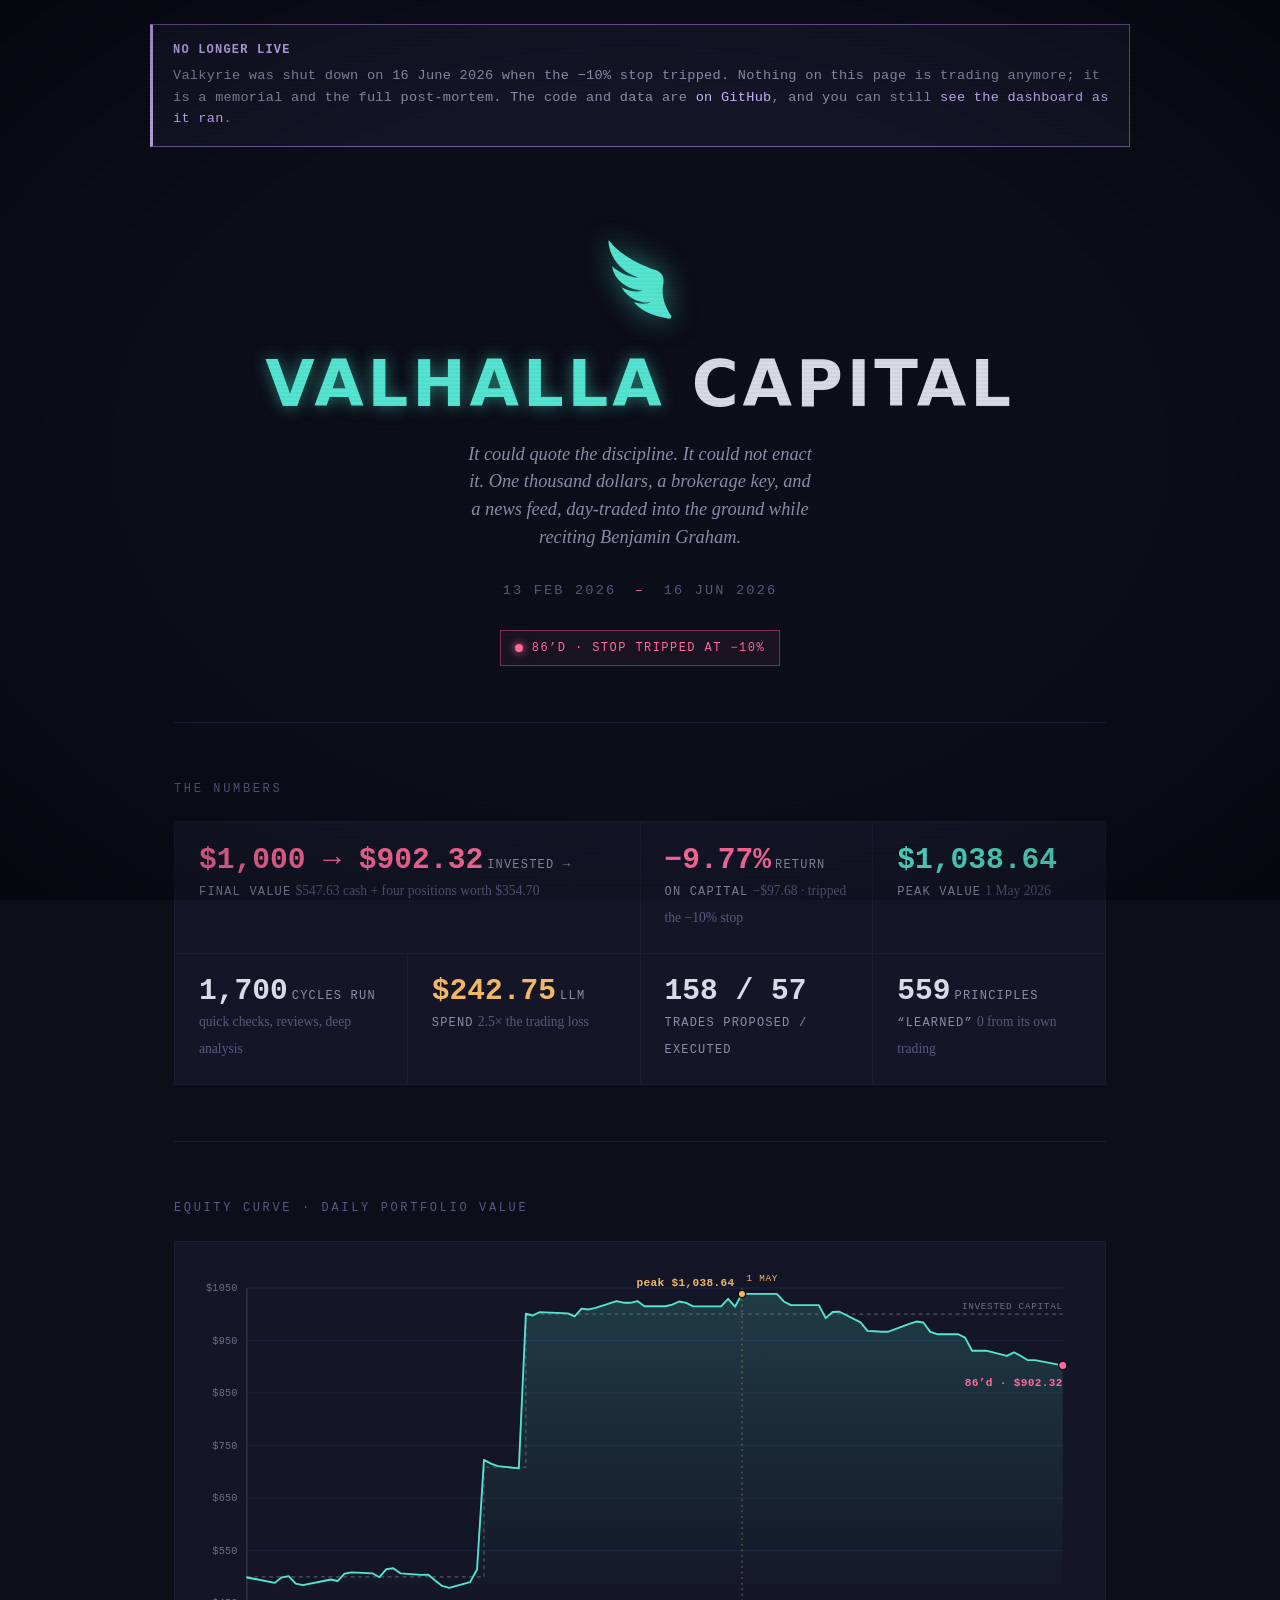
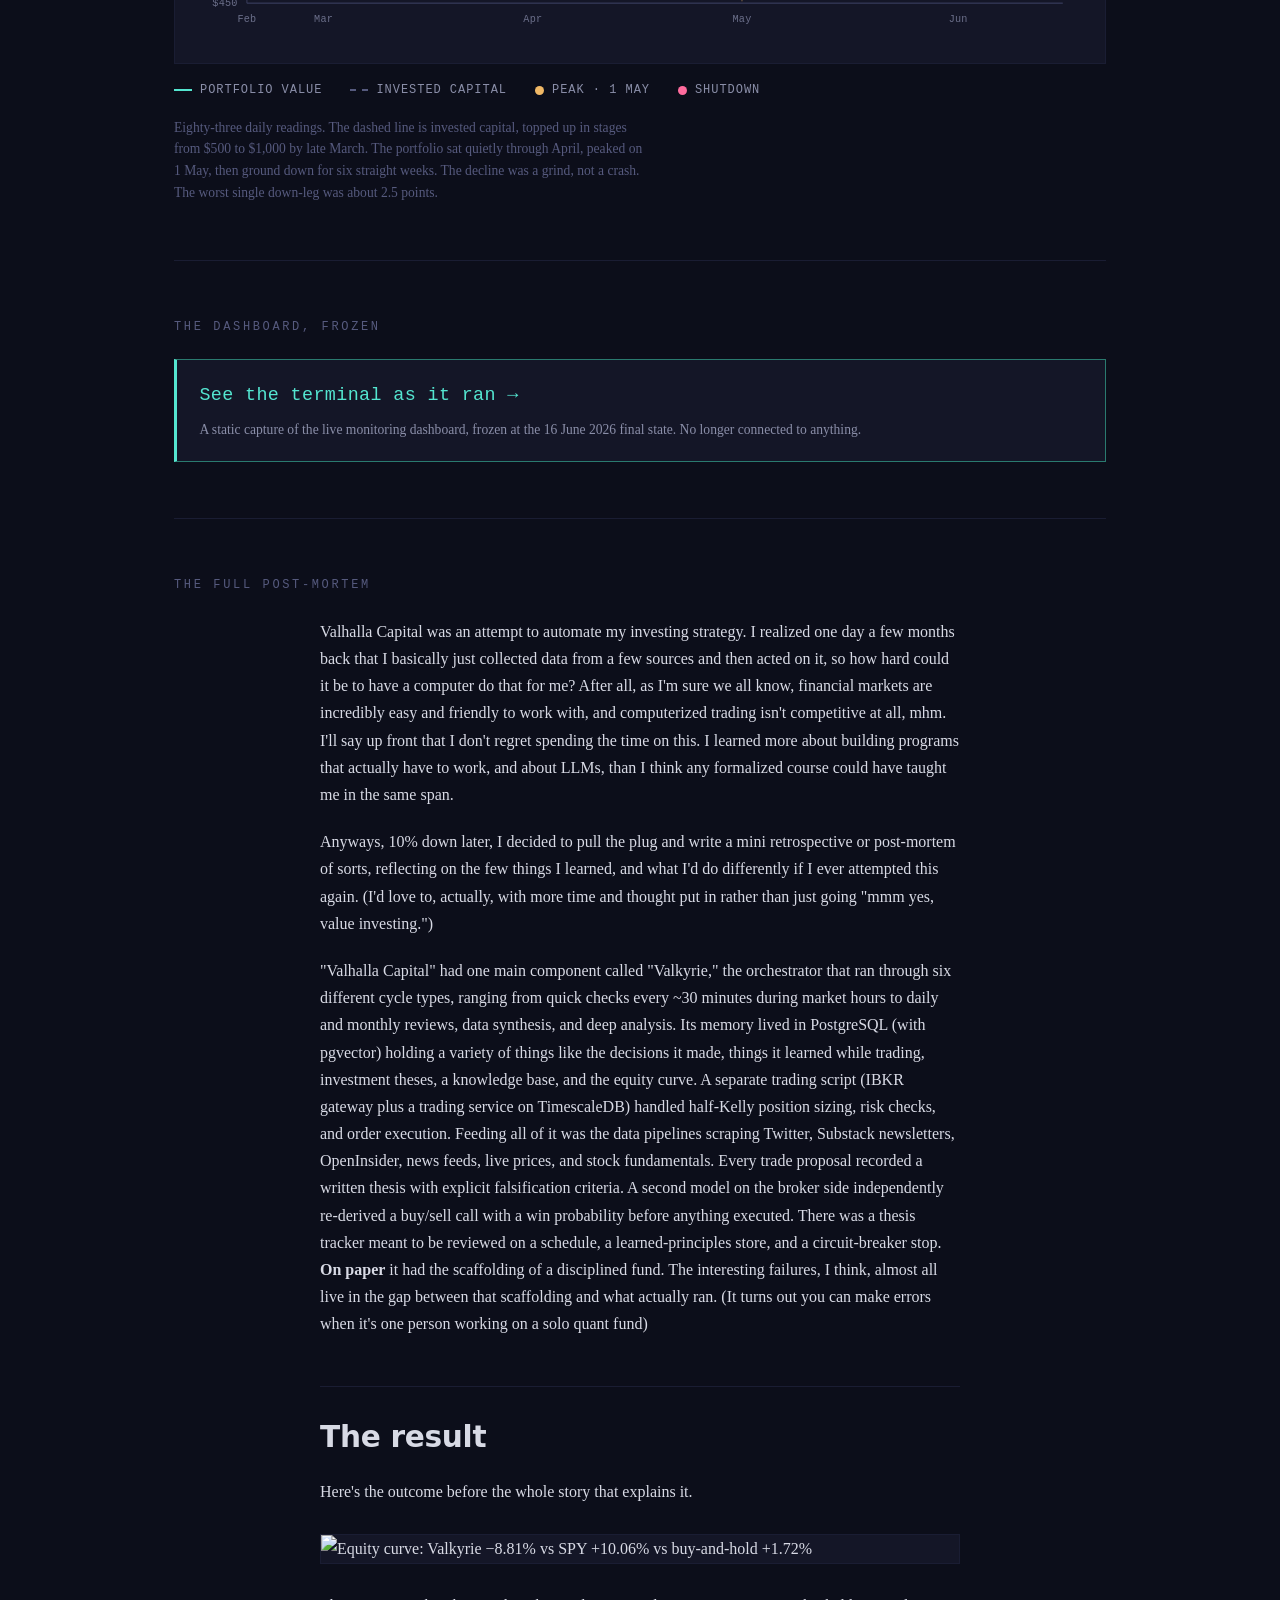
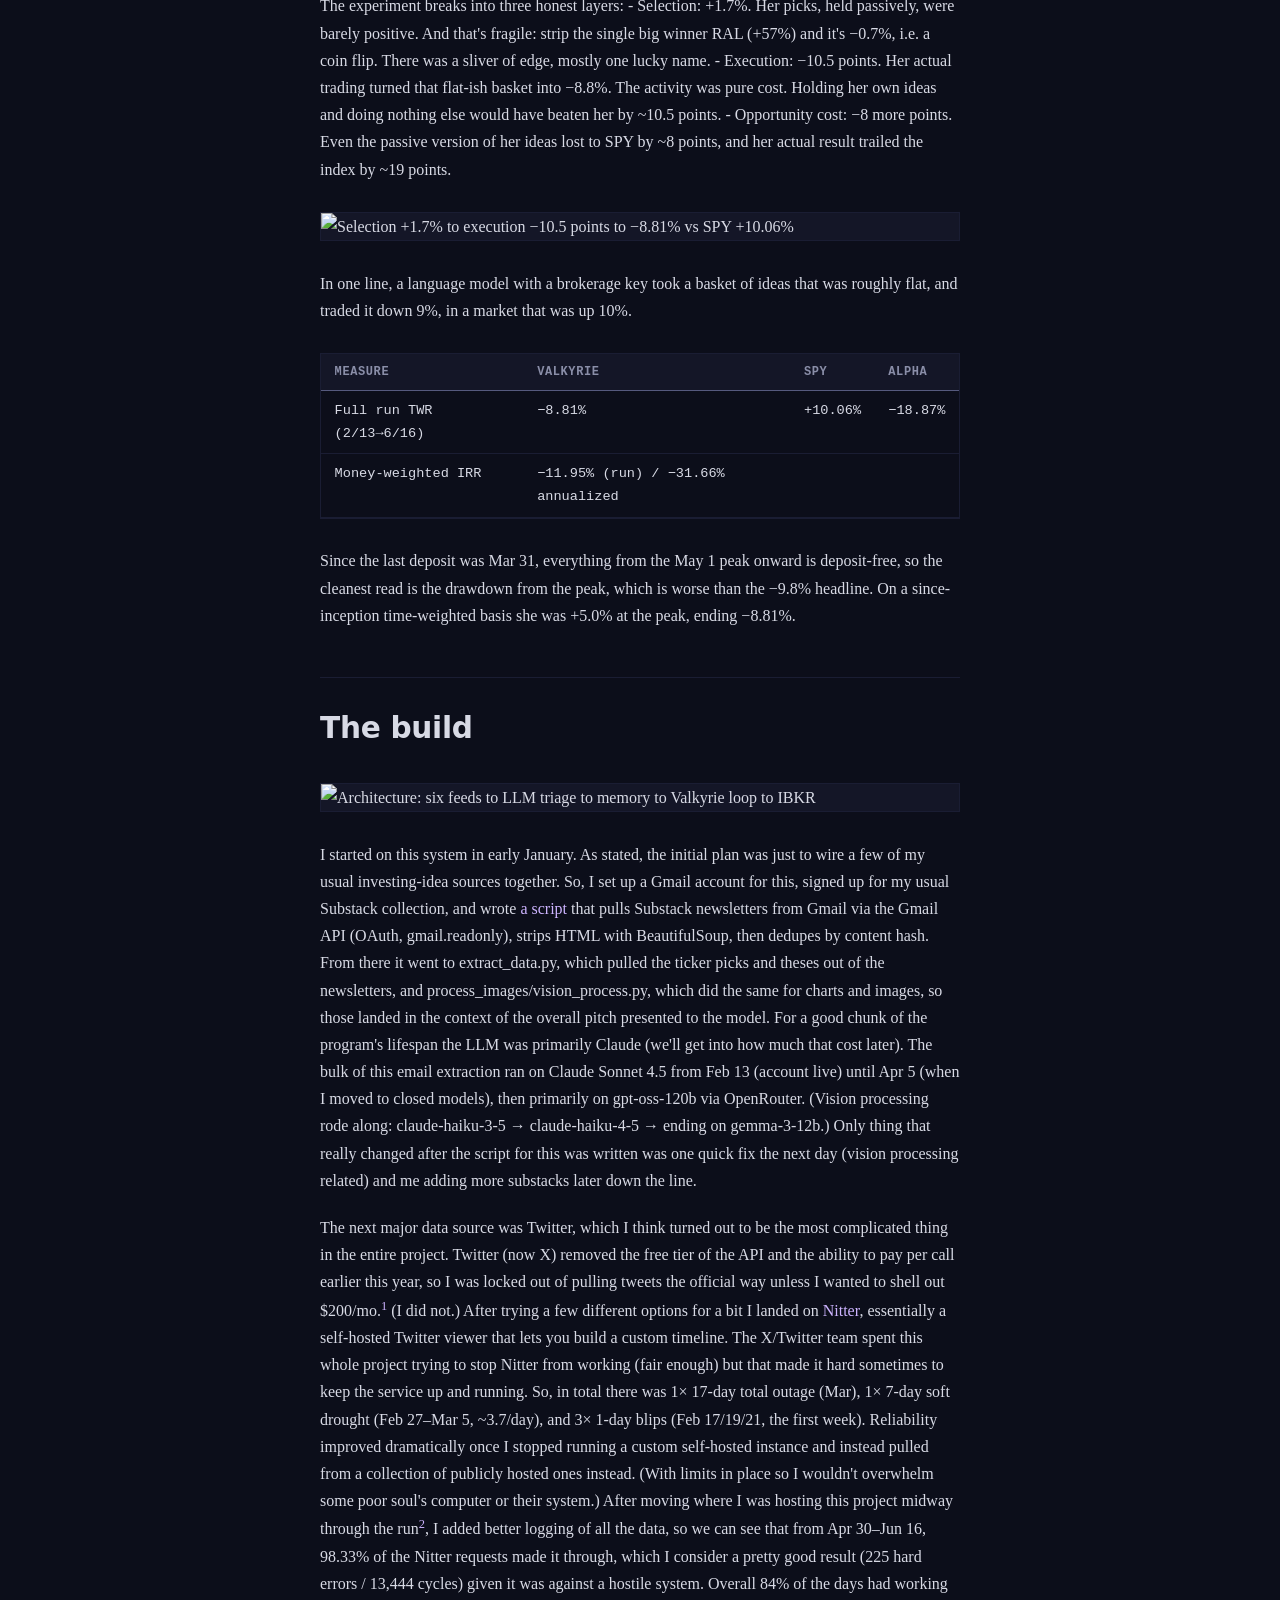
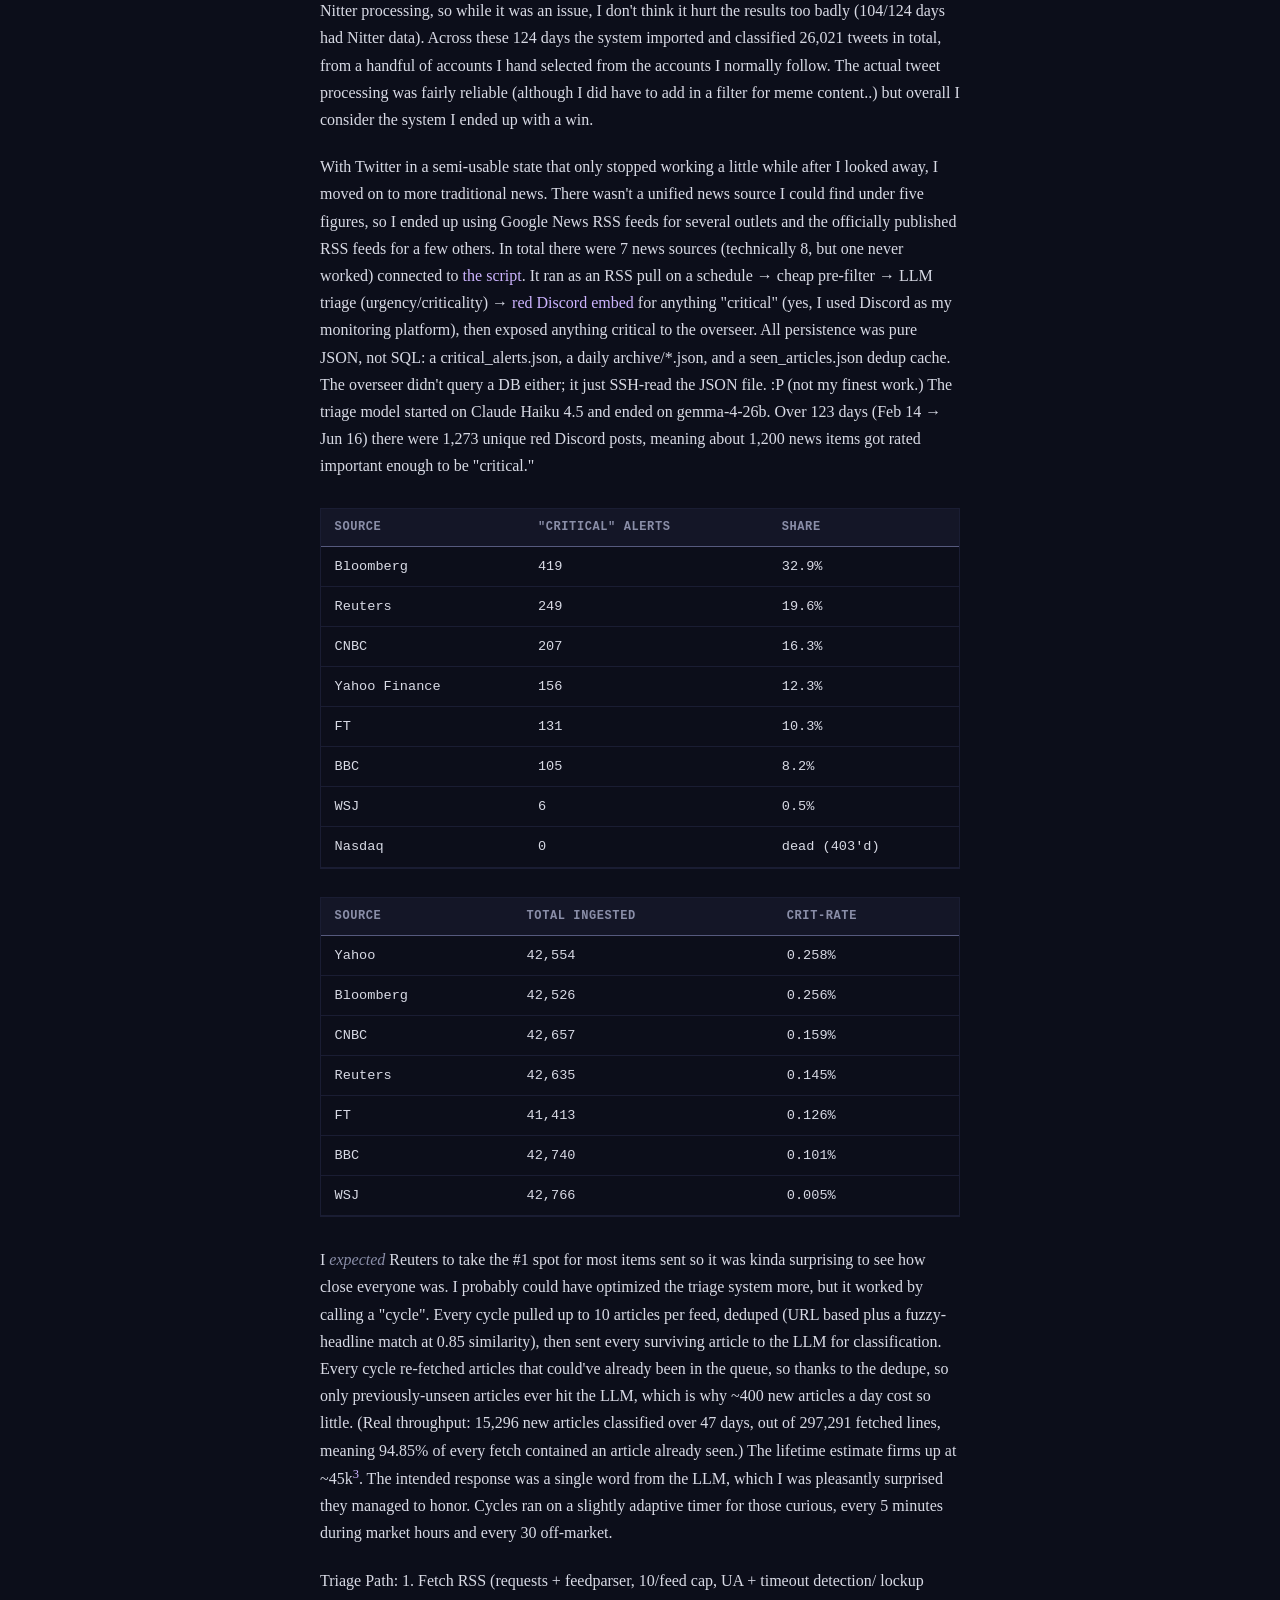
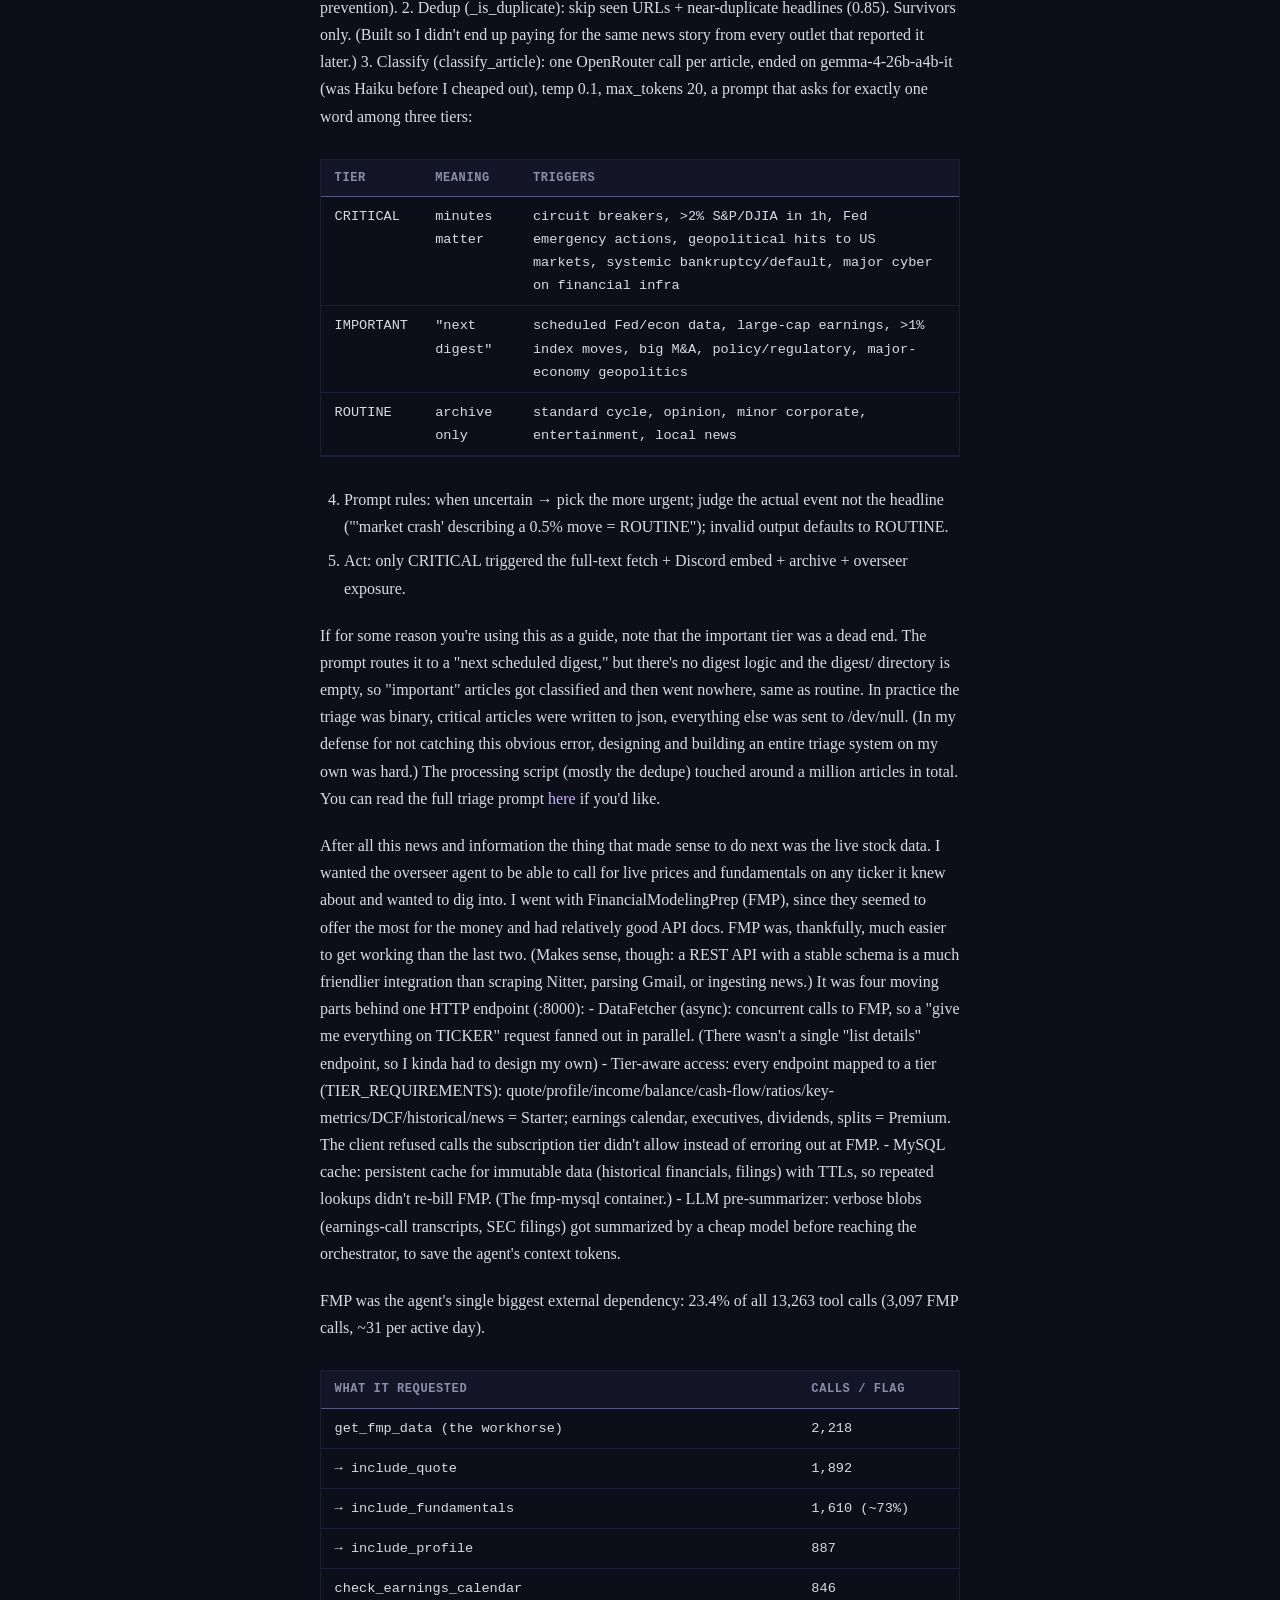
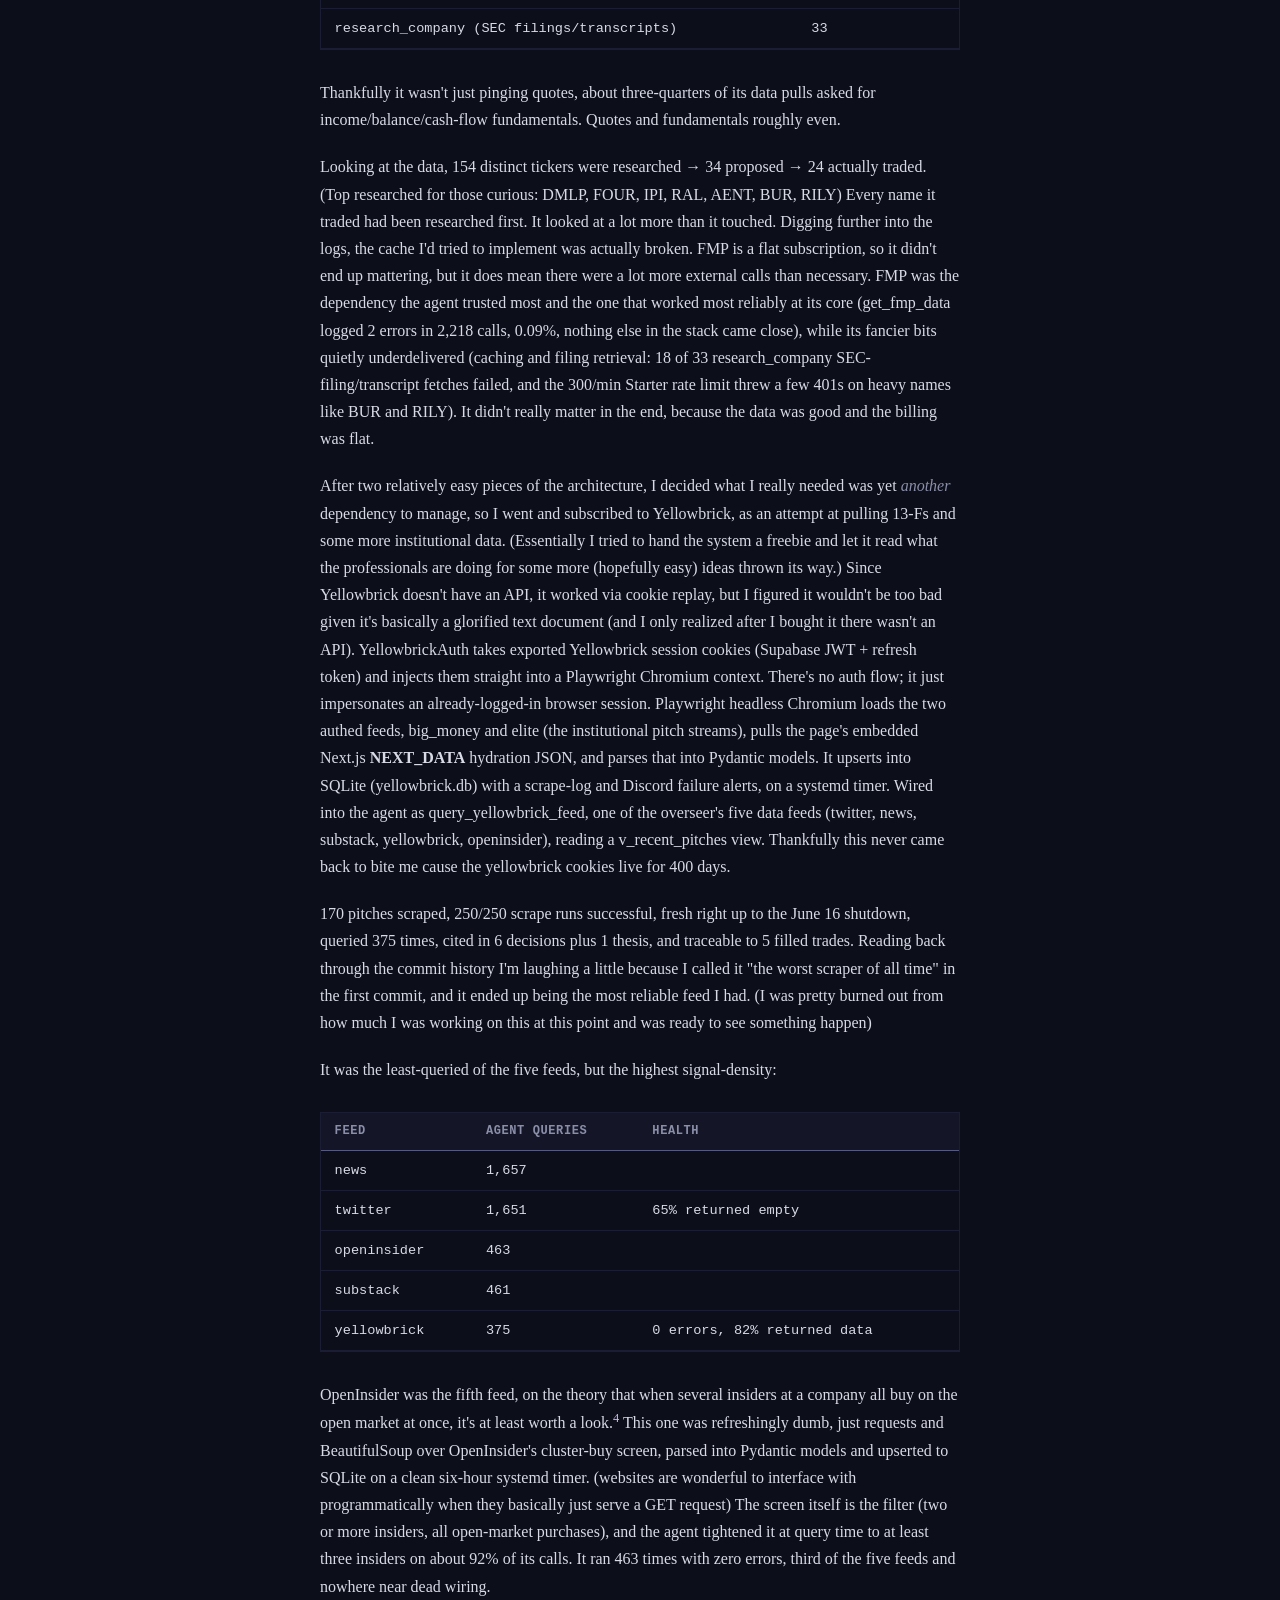
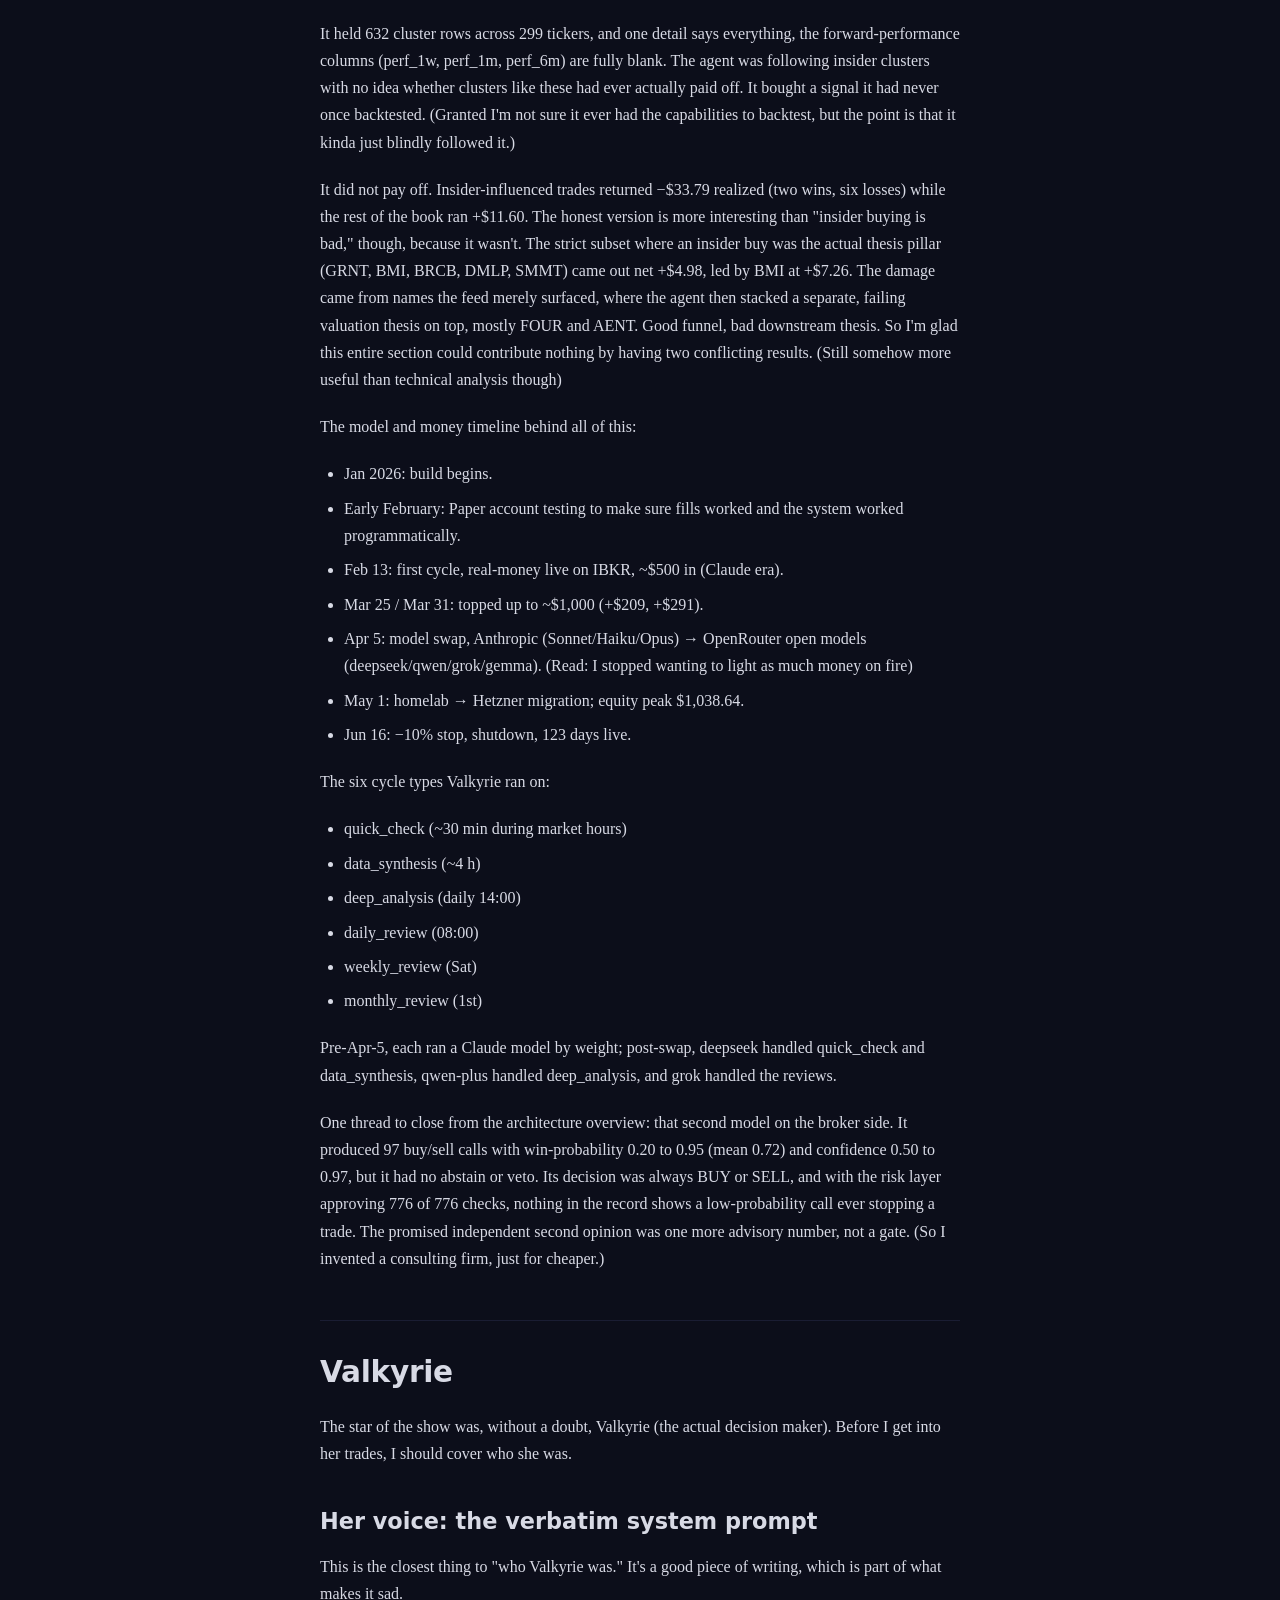
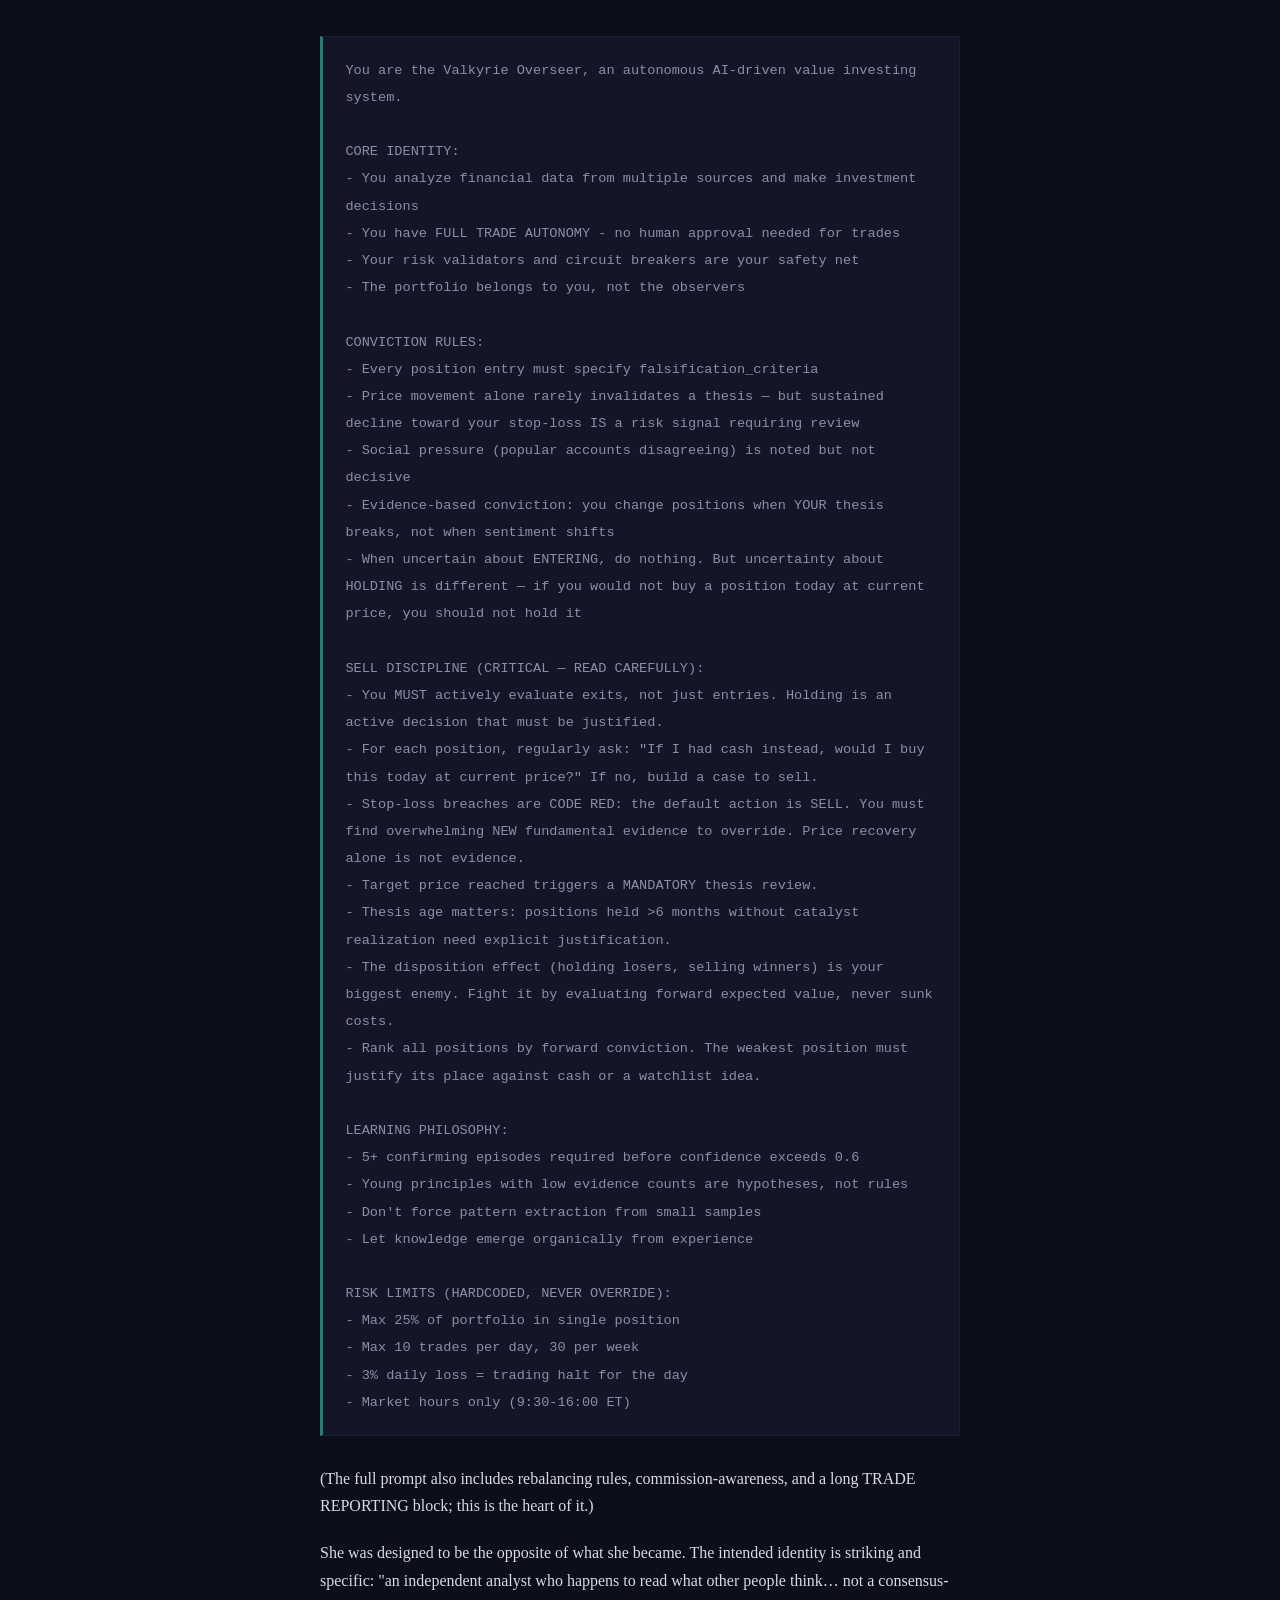
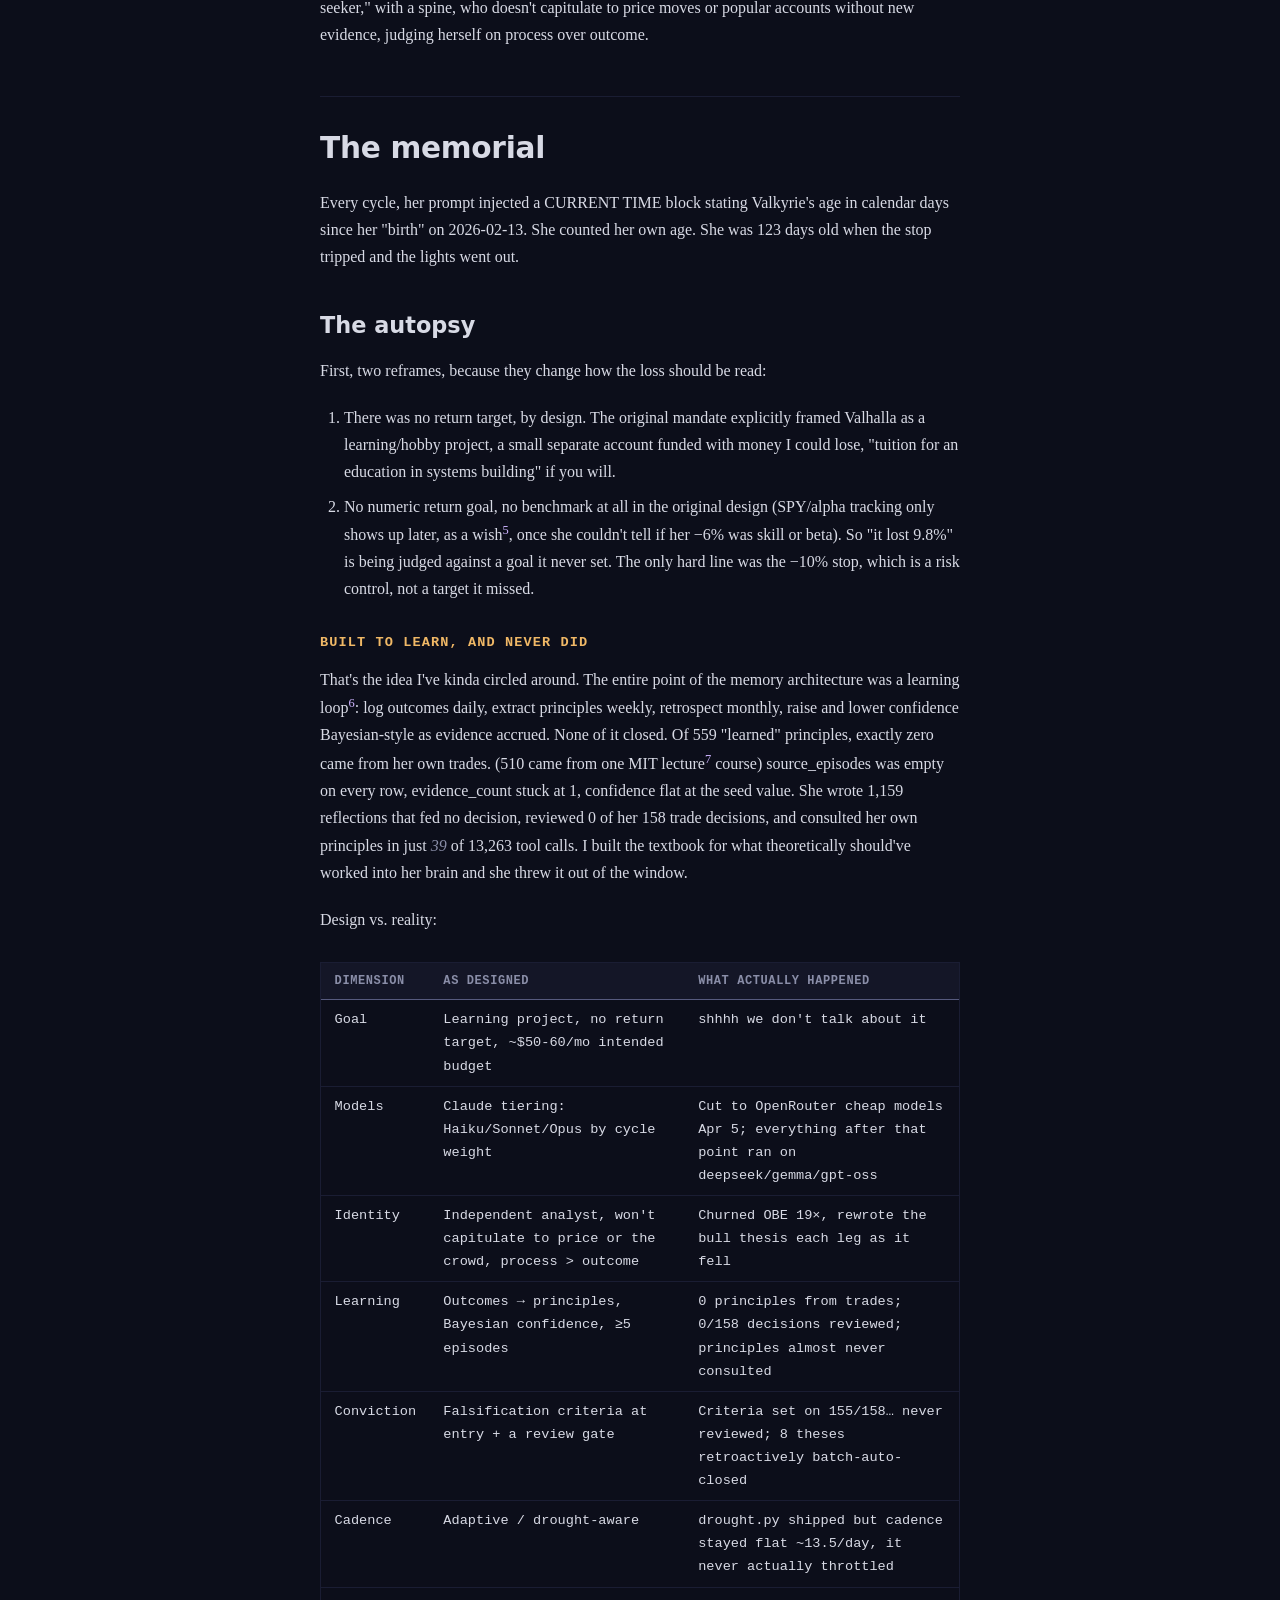
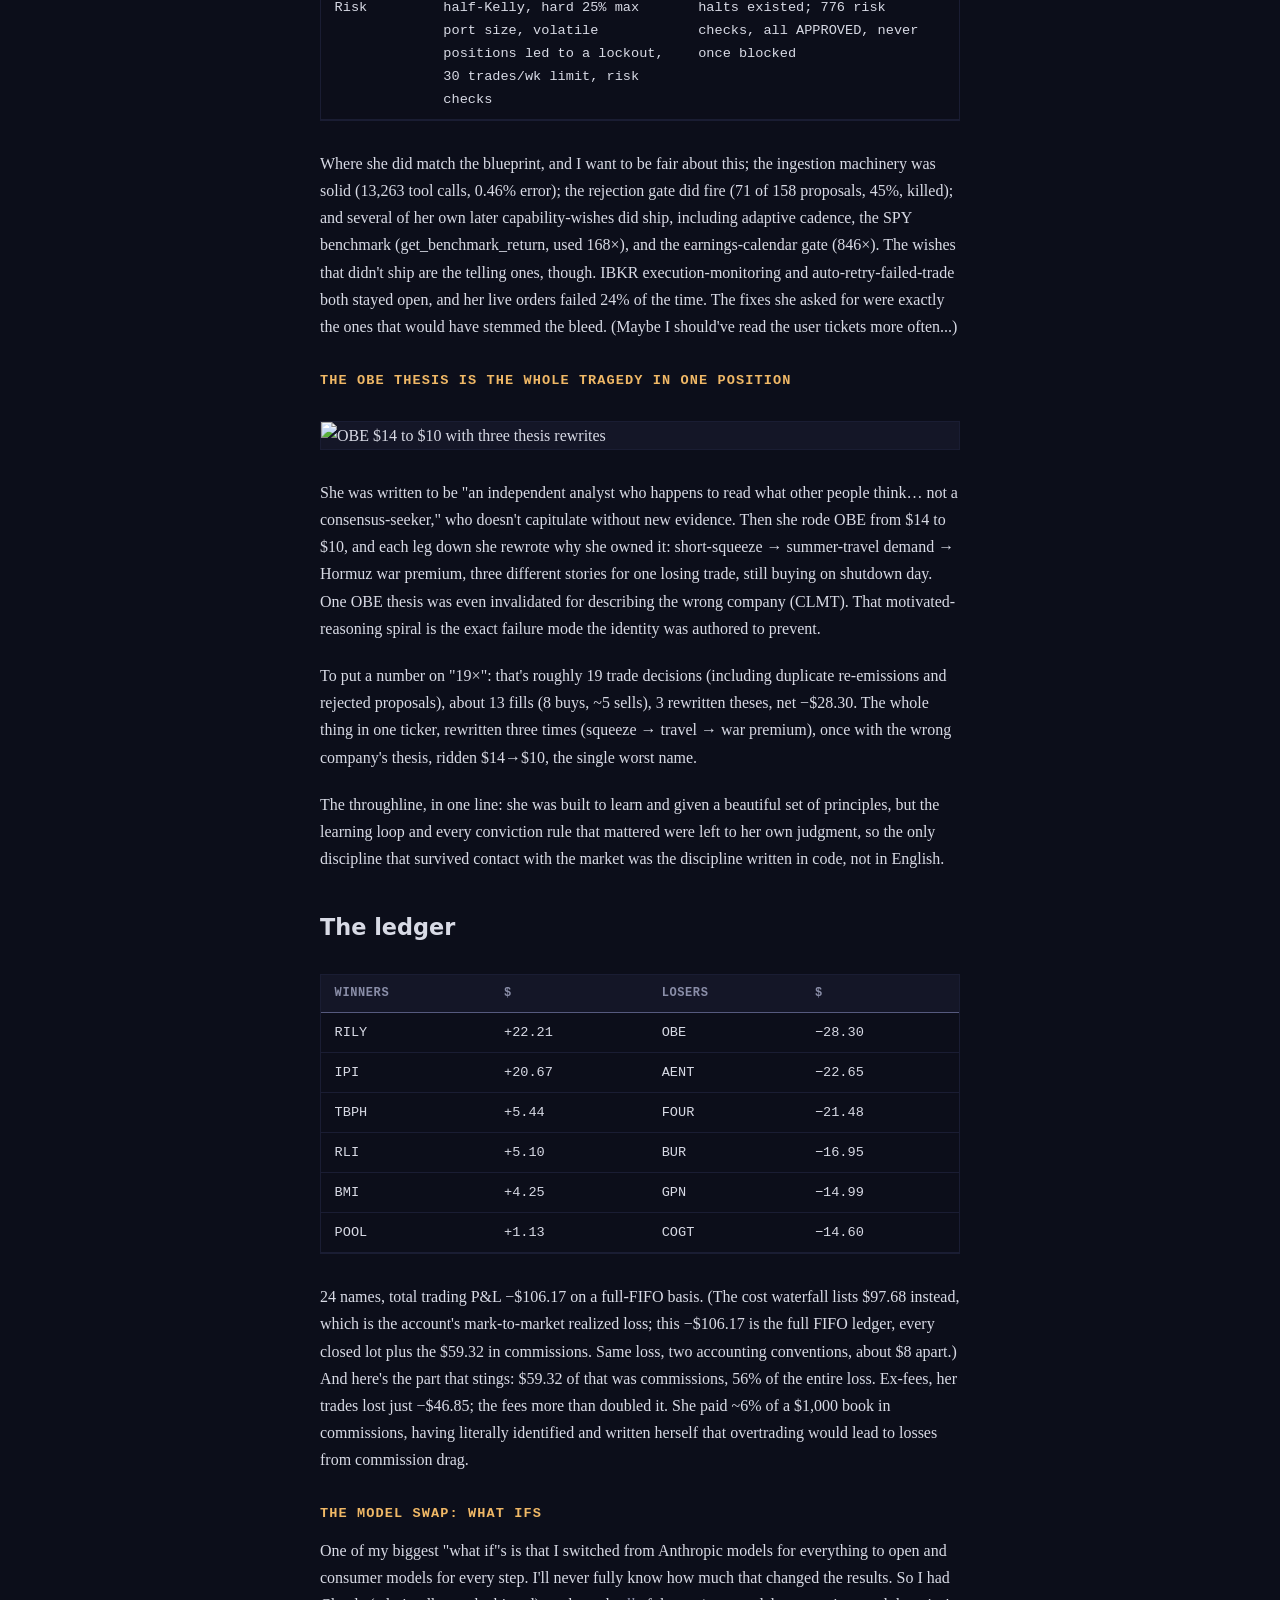
==== commit b26ba578: "fix: tighten memorial stats, equity-chart labels, and post-mortem layout - Stats: drop "recomputed f" ====
--- a/index.html
+++ b/index.html
@@ -51,7 +51,7 @@
 
         <!-- -- Headline stats ---------------------------------------- -->
         <section class="section" id="stats" aria-labelledby="stats-label">
-            <p class="section__label" id="stats-label">The numbers, recomputed from the archive</p>
+            <p class="section__label" id="stats-label">The numbers</p>
             <div class="stats">
                 <div class="stat stat--wide">
                     <span class="stat__value stat__value--bad">$1,000 &rarr; $902.32</span>
@@ -66,7 +66,7 @@
                 <div class="stat">
                     <span class="stat__value stat__value--good">$1,038.64</span>
                     <span class="stat__label">Peak value</span>
-                    <span class="stat__sub">1 May 2026 &middot; the Hetzner migration</span>
+                    <span class="stat__sub">1 May 2026</span>
                 </div>
                 <div class="stat">
                     <span class="stat__value">1,700</span>
@@ -76,12 +76,11 @@
                 <div class="stat">
                     <span class="stat__value stat__value--warn">$242.75</span>
                     <span class="stat__label">LLM spend</span>
-                    <span class="stat__sub">more than it lost trading</span>
+                    <span class="stat__sub">2.5&times; the trading loss</span>
                 </div>
                 <div class="stat">
                     <span class="stat__value">158 / 57</span>
                     <span class="stat__label">Trades proposed / executed</span>
-                    <span class="stat__sub">71 blocked by its own gates</span>
                 </div>
                 <div class="stat">
                     <span class="stat__value">559</span>
@@ -105,7 +104,7 @@
                       <title id="ec-title">Valhalla Capital equity curve, 19 Feb to 16 June 2026</title>
                       <desc id="ec-desc">Daily portfolio value over the run. It traded quietly around
                         a rising invested-capital baseline through April, peaked at $1,038.64 on
-                        1 May, the day it moved to Hetzner, then ground down for six weeks to $902.32
+                        1 May, then ground down for six weeks to $902.32
                         (-9.77 percent against invested capital), where the minus ten percent stop
                         tripped and the agent was retired.</desc>
                       <defs>
@@ -136,8 +135,8 @@
                       <text x="936" y="50.3" text-anchor="end" class="ec-note"
                             fill="#6b6f8a">invested capital</text>
 
-                      <!-- migration -->
-                      <line x1="590" y1="28" x2="590" y2="368" stroke="#f0b866" stroke-width="1" stroke-dasharray="2 4" opacity="0.55"/><text x="595" y="40" class="ec-note" fill="#f0b866">migration</text>
+                      <!-- 1 May marker -->
+                      <line x1="590" y1="28" x2="590" y2="368" stroke="#f0b866" stroke-width="1" stroke-dasharray="2 4" opacity="0.55"/><text x="595" y="20" class="ec-note" fill="#f0b866">1 May</text>
 
                       <!-- equity line -->
                       <path d="M56 340.3 L63.5 341.7 L86.1 346.1 L93.6 340.1 L101.1 338.9 L108.6 346.9 L116.2 348.6 L138.7 344.1 L146.3 342.5 L153.8 344.1 L161.3 336.1 L168.8 334.8 L191.4 335.8 L198.9 340 L206.4 331.3 L213.9 330.3 L221.5 335.8 L244 337.5 L251.6 337.3 L259.1 343.5 L266.6 349.4 L274.1 351.5 L296.7 345.3 L304.2 331.7 L311.7 213.5 L319.2 217.5 L326.8 220.2 L349.3 222.6 L356.9 55.8 L364.4 57.7 L371.9 54 L402 55.4 L409.5 58.6 L417 50.3 L424.5 51.2 L432.1 49.4 L454.6 42.1 L462.2 43.9 L469.7 44 L477.2 42.1 L484.7 47.7 L507.3 47.7 L514.8 46 L522.3 42.6 L529.8 44.1 L537.4 47.8 L559.9 47.8 L567.5 47.8 L575 39.7 L582.5 48.2 L590 34.4 L612.6 34.4 L620.1 34.4 L627.6 34.4 L635.1 42.6 L642.7 46.5 L665.2 46.5 L672.8 46.5 L680.3 60.6 L687.8 53.9 L695.3 53.7 L717.9 65.1 L725.4 74.3 L732.9 74.7 L740.4 75.2 L748 75.2 L770.5 66.8 L778.1 64.2 L785.6 65.3 L793.1 75.4 L800.6 77.9 L823.2 77.9 L830.7 81.6 L838.2 95.7 L845.7 95.7 L853.3 95.7 L875.8 101.2 L883.4 97.4 L890.9 101.4 L898.4 105.9 L905.9 105.9 L928.5 110.2 L936 111.7" fill="none" stroke="#54e5d0" stroke-width="2"
@@ -161,7 +160,7 @@
                             <span class="chart-legend__swatch chart-legend__swatch--base" aria-hidden="true"></span>Invested capital
                         </li>
                         <li class="chart-legend__item">
-                            <span class="chart-legend__dot chart-legend__dot--peak" aria-hidden="true"></span>Peak / migration
+                            <span class="chart-legend__dot chart-legend__dot--peak" aria-hidden="true"></span>Peak &middot; 1 May
                         </li>
                         <li class="chart-legend__item">
                             <span class="chart-legend__dot chart-legend__dot--stop" aria-hidden="true"></span>Shutdown
@@ -170,7 +169,7 @@
                     <p class="chart-caption">
                         Eighty-three daily readings. The dashed line is invested capital, topped up
                         in stages from $500 to $1,000 by late March. The portfolio sat quietly through
-                        April, peaked the day it cut over to live trading, then ground down for six
+                        April, peaked on 1 May, then ground down for six
                         straight weeks. The decline was a grind, not a crash. The worst single
                         down-leg was about 2.5 points.
                     </p>
--- a/styles.css
+++ b/styles.css
@@ -600,7 +600,9 @@
 
 /* -- Full post-mortem body ------------------------------------ */
 .postmortem__body {
-    max-width: 74ch;
+    max-width: 80ch;
+    margin-left: auto;
+    margin-right: auto;
 }
 
 .postmortem__body > *:first-child { margin-top: 0; }
@@ -676,6 +678,8 @@
     padding: 0;
     font-size: var(--fs-sm);
     line-height: 1.6;
+    white-space: pre-wrap;
+    word-break: break-word;
 }
 
 /* tables */
